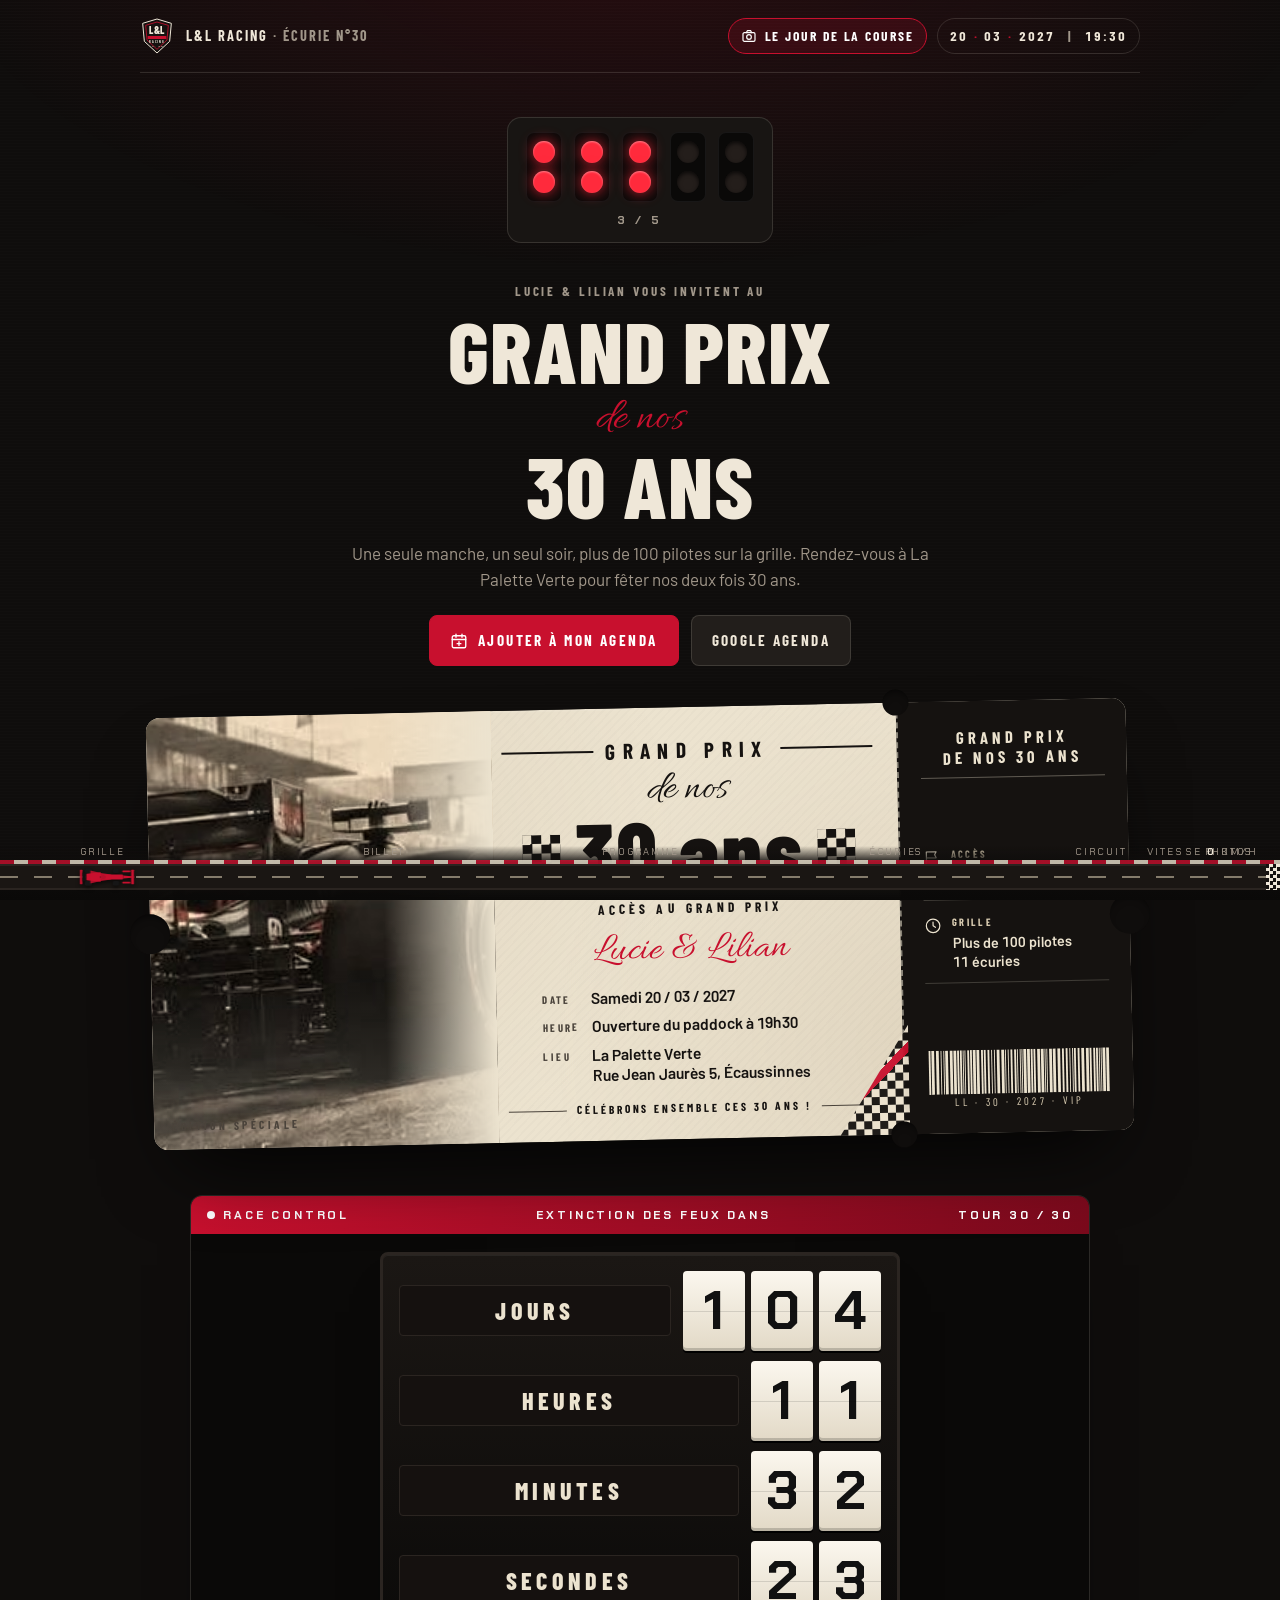
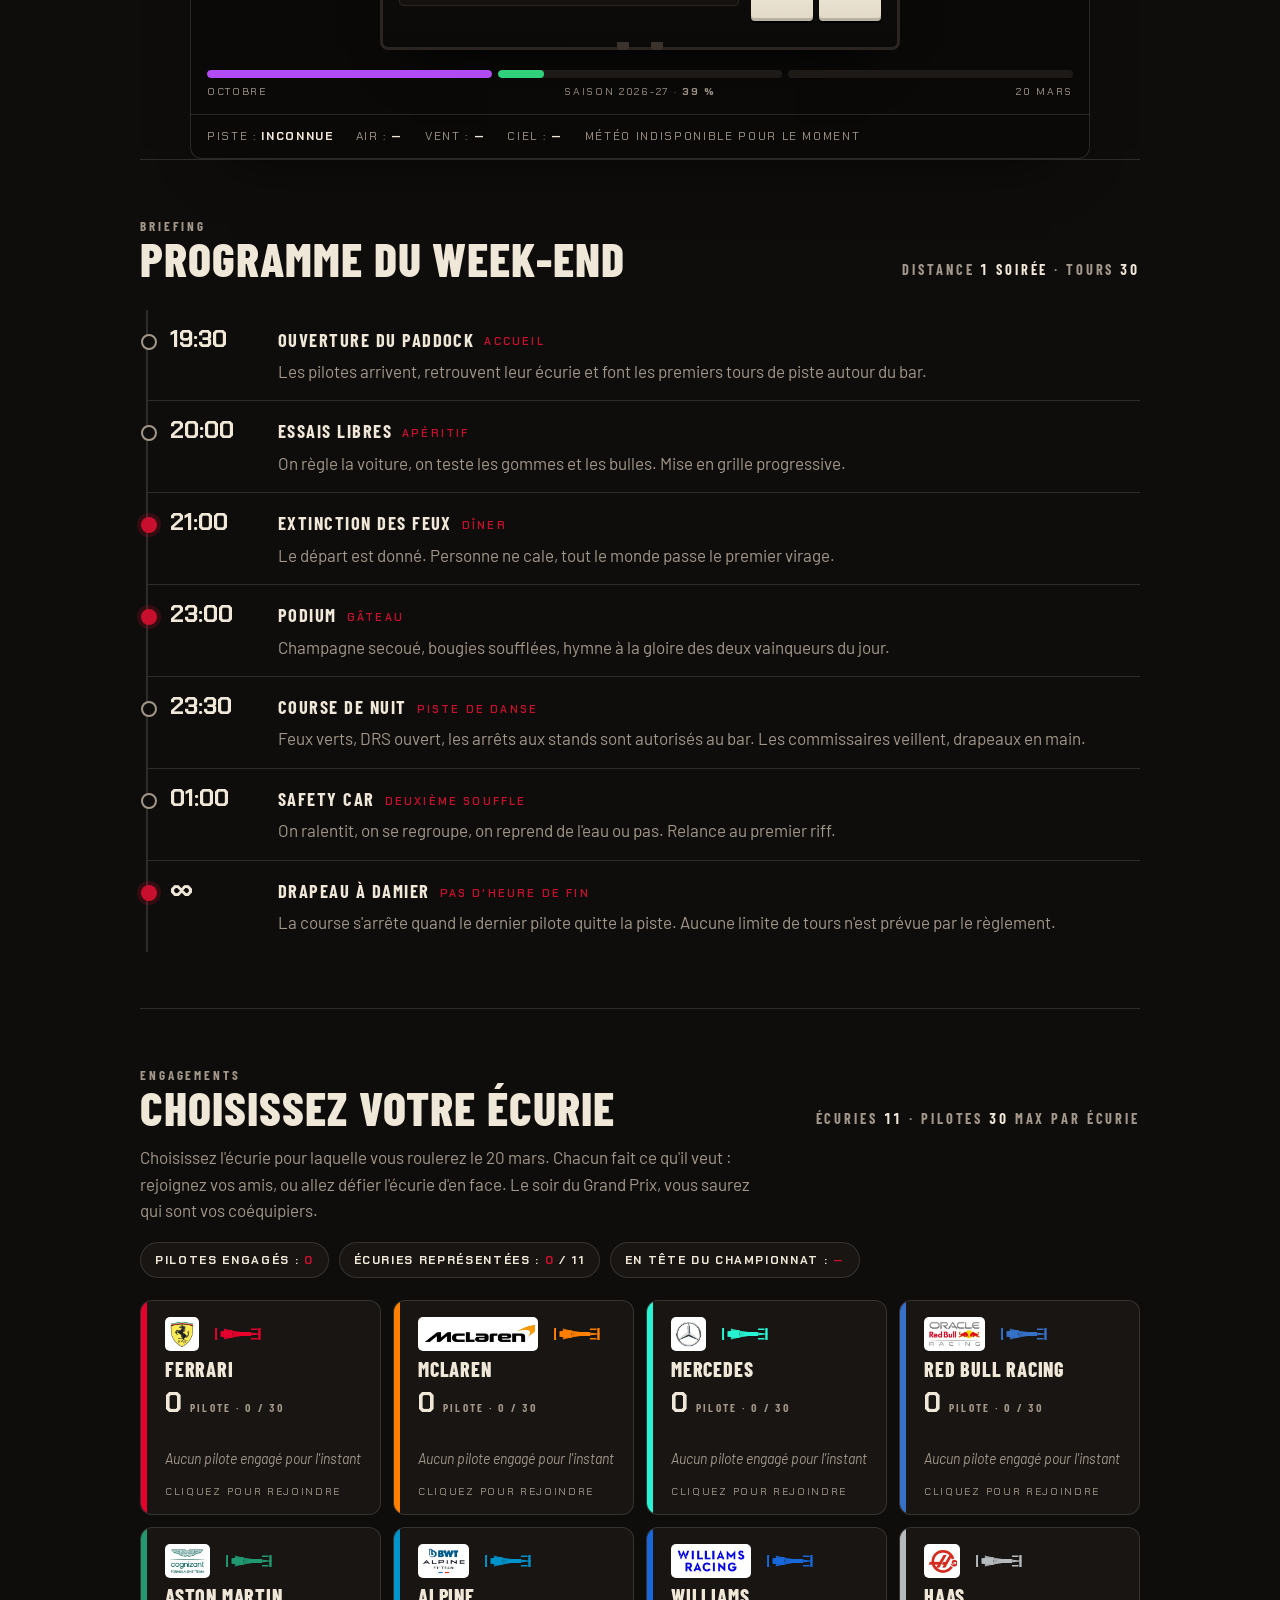
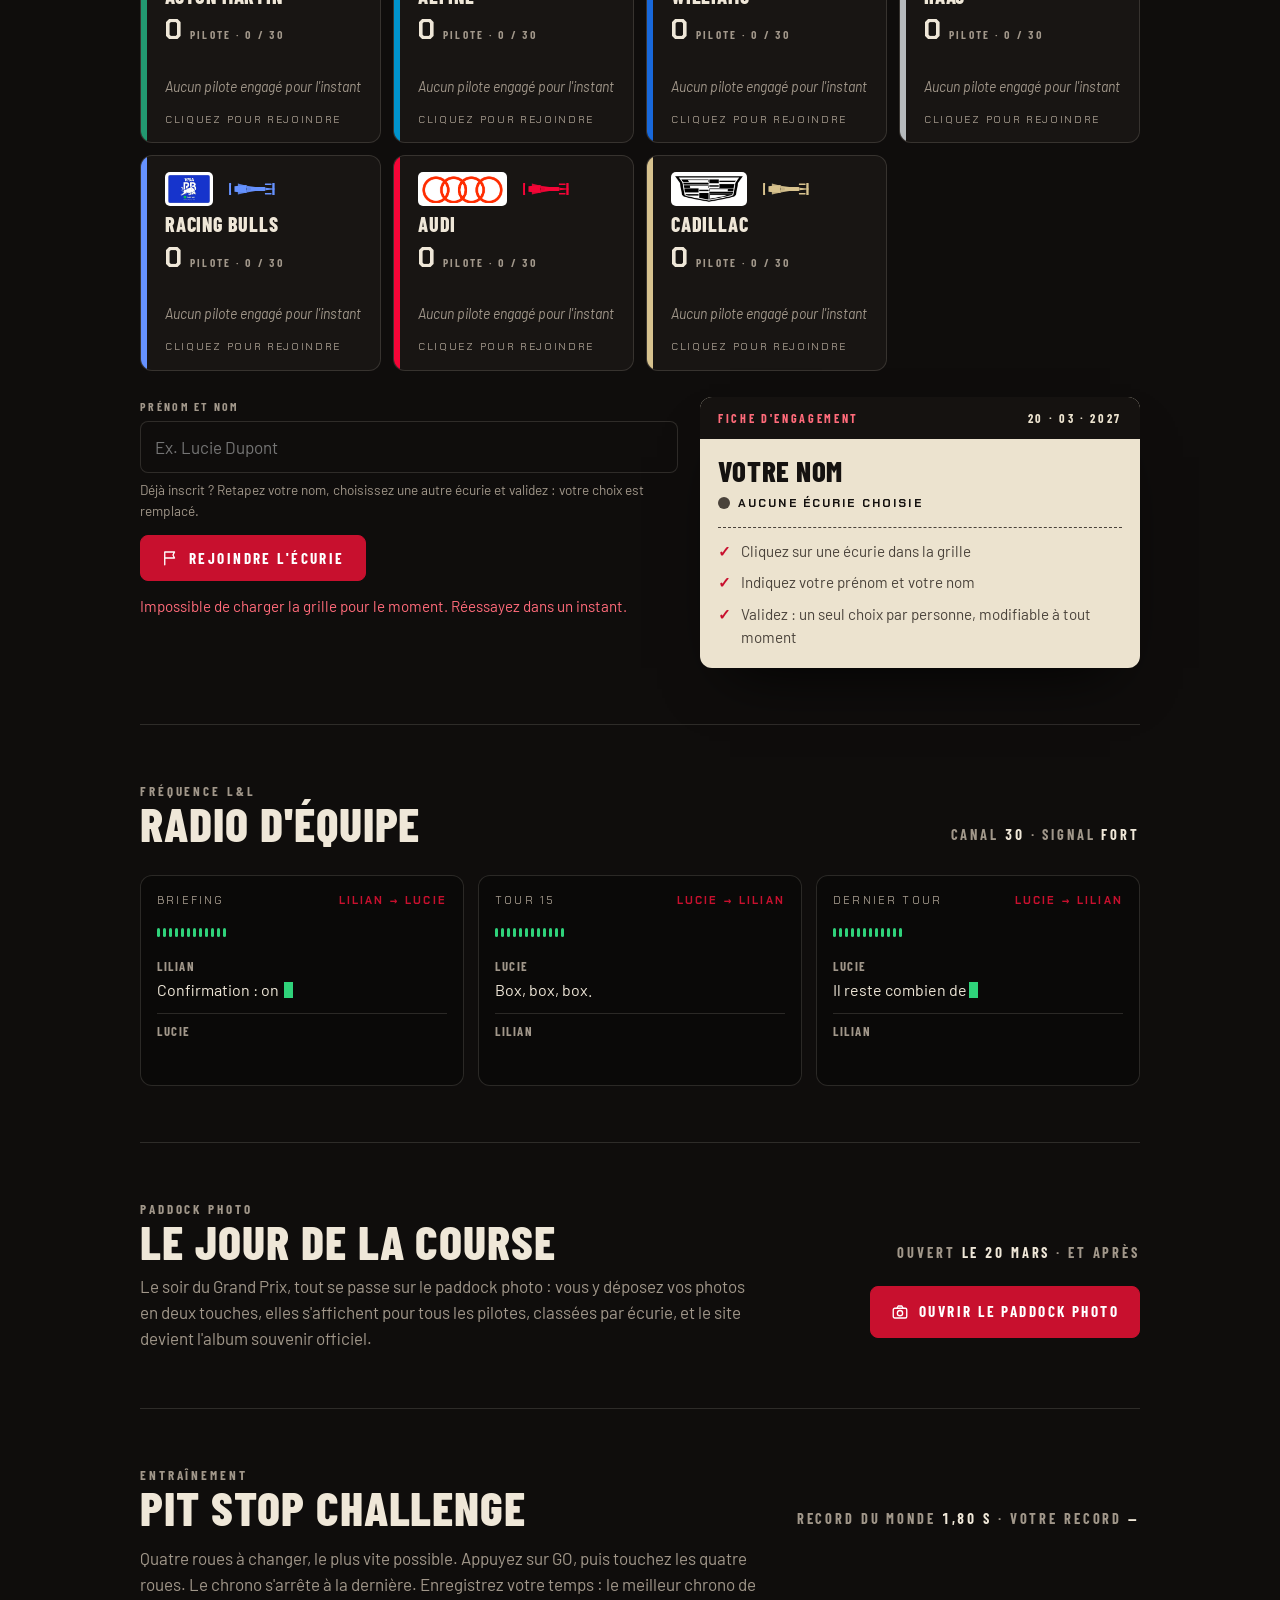
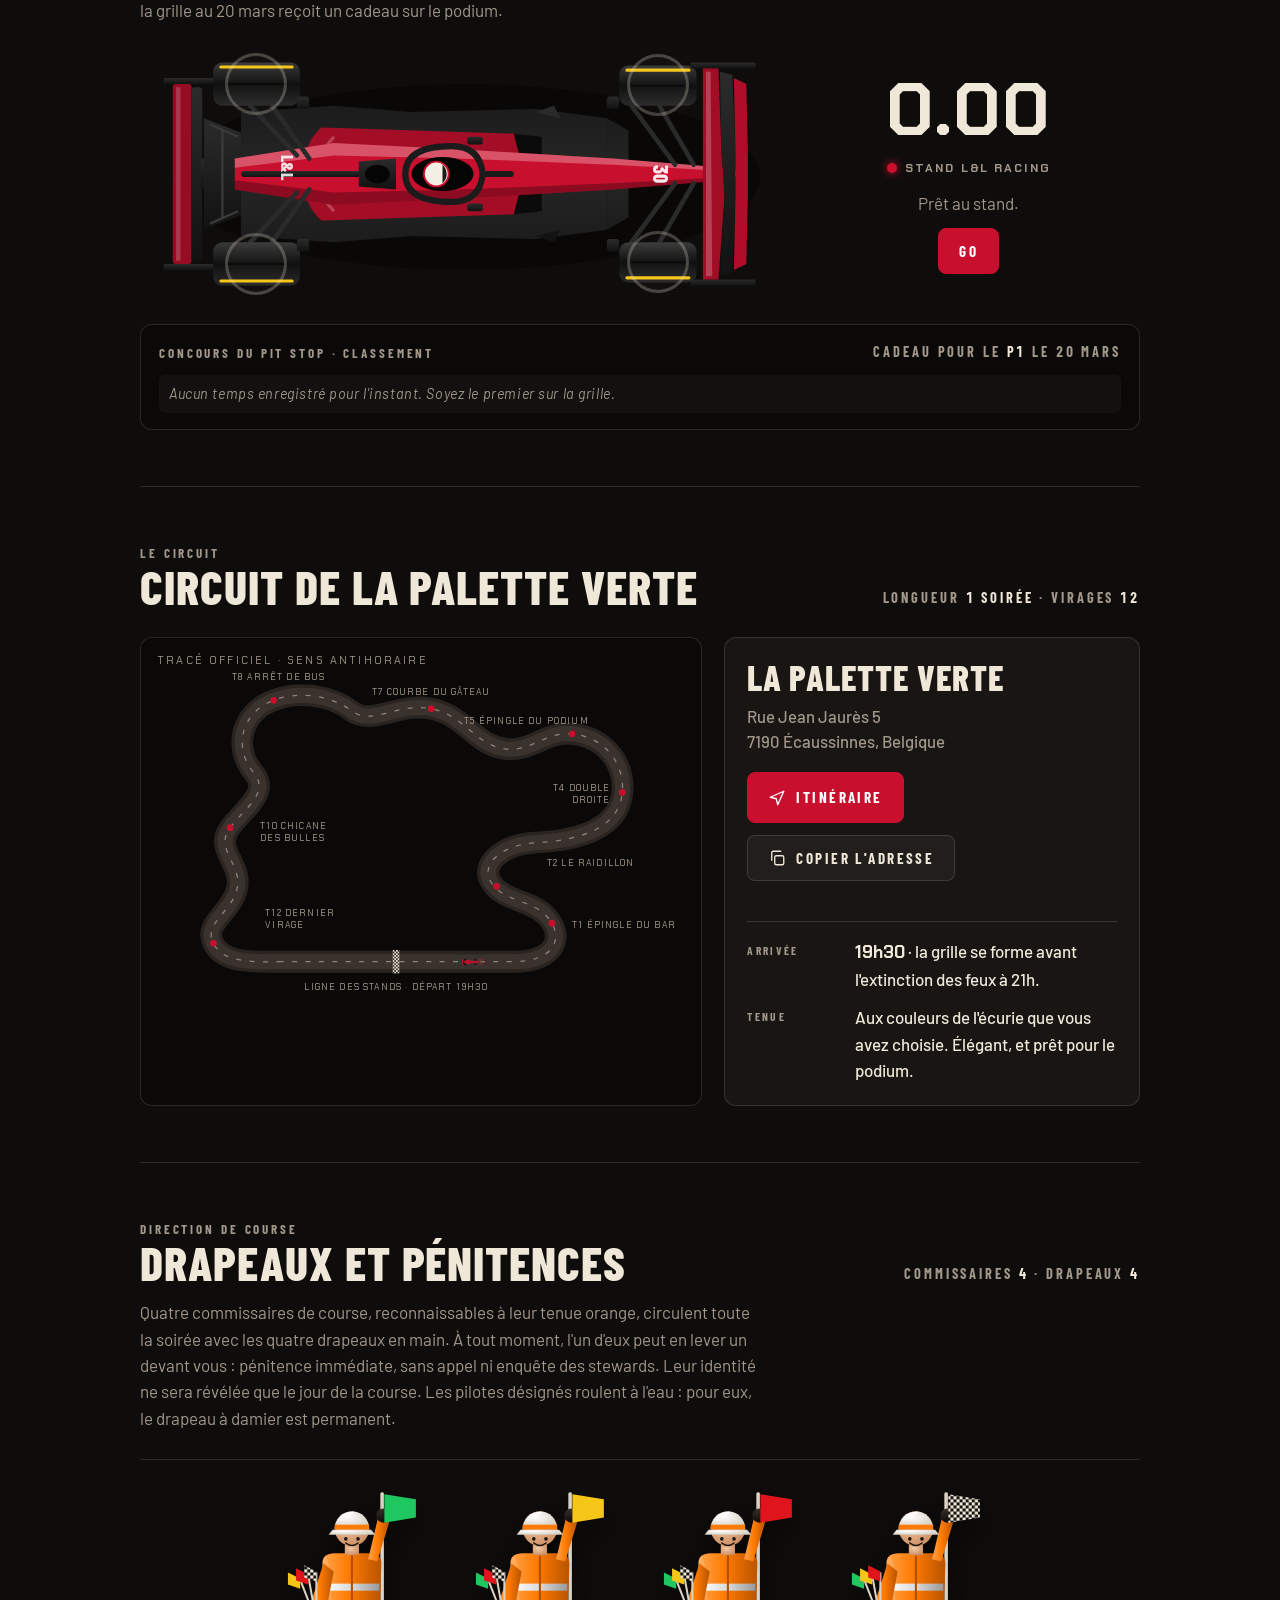
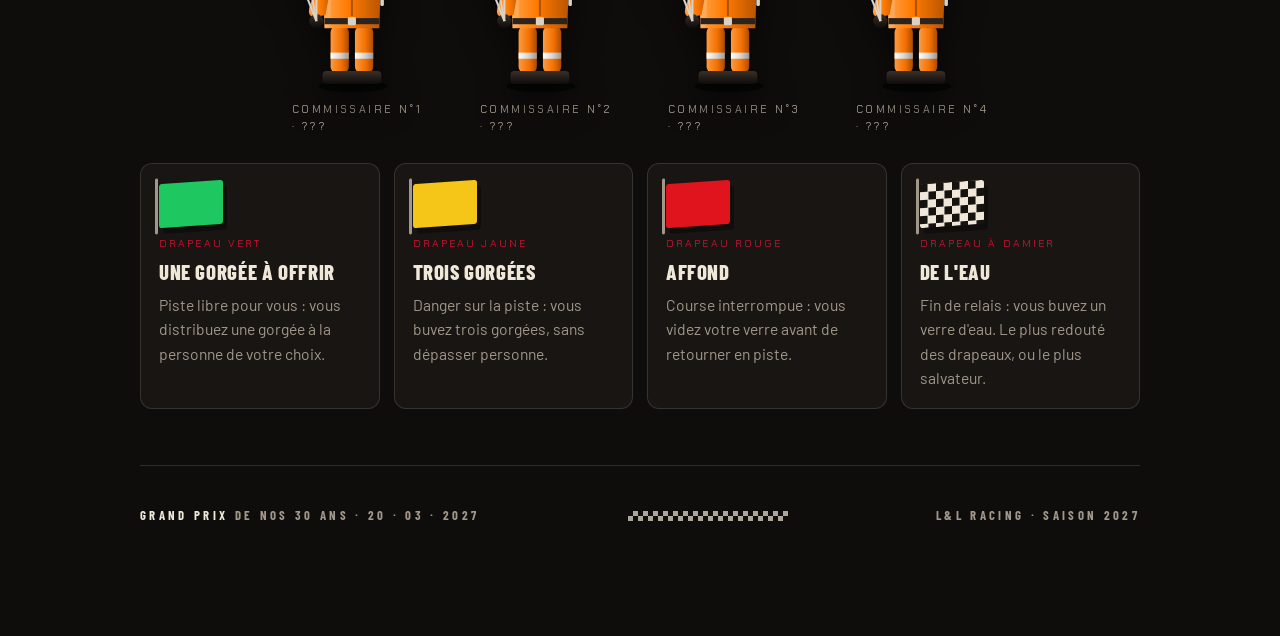
==== index.html @ dc0cfca2 "Site officiel : messages radio tapés au fur et à mesure ; version test ramenée à l'identique du site" ====
<!doctype html>
<html lang="fr">
<head>
<meta charset="utf-8">
<meta name="viewport" content="width=device-width,initial-scale=1,viewport-fit=cover">
<title>Grand Prix de nos 30 ans</title>
<meta name="description" content="Lucie et Lilian vous invitent au Grand Prix de leurs 30 ans : samedi 20 mars 2027, 19h30, La Palette Verte, Écaussinnes.">
<meta name="robots" content="noindex, nofollow">
<meta name="theme-color" content="#0f0d0c">
<link rel="canonical" href="https://grandprix30ans.be/">
<meta property="og:type" content="website">
<meta property="og:locale" content="fr_BE">
<meta property="og:site_name" content="L&amp;L Racing">
<meta property="og:title" content="Grand Prix de nos 30 ans">
<meta property="og:description" content="Lucie et Lilian vous invitent : samedi 20 mars 2027, 19h30, La Palette Verte, Écaussinnes. Choisissez votre écurie.">
<meta property="og:url" content="https://grandprix30ans.be/">
<meta property="og:image" content="https://grandprix30ans.be/og.jpg">
<meta property="og:image:width" content="1200">
<meta property="og:image:height" content="630">
<meta property="og:image:alt" content="Billet d'accès au Grand Prix de nos 30 ans">
<meta name="twitter:card" content="summary_large_image">
<meta name="twitter:title" content="Grand Prix de nos 30 ans">
<meta name="twitter:description" content="Samedi 20 mars 2027, 19h30, La Palette Verte, Écaussinnes.">
<meta name="twitter:image" content="https://grandprix30ans.be/og.jpg">
<link rel="icon" type="image/png" sizes="192x192" href="icon-192.png">
<link rel="icon" type="image/png" sizes="512x512" href="icon-512.png">
<link rel="apple-touch-icon" href="apple-touch-icon.png">
<link rel="manifest" href="manifest.webmanifest">
<meta name="apple-mobile-web-app-capable" content="yes">
<meta name="apple-mobile-web-app-status-bar-style" content="black-translucent">
<meta name="apple-mobile-web-app-title" content="GP 30 ans">
<link rel="preconnect" href="https://fonts.googleapis.com">
<link rel="preconnect" href="https://fonts.gstatic.com" crossorigin>
<link rel="stylesheet" href="https://fonts.googleapis.com/css2?family=Barlow+Condensed:wght@500;700;800&family=Barlow:wght@400;500;600&family=Chakra+Petch:wght@600;700&family=Allura&display=swap">
<style>
/* Layout : un paddock de nuit. Un billet crème sur carbone, puis des blocs façon écran de chronométrage. Le rouge course est utilisé une fois par section ; les couleurs de secteur (violet, vert, jaune) sont réservées au chrono. */
:root{
  --bg:#0f0d0c;
  --bg-2:#181513;
  --bg-3:#221e1b;
  --fg:#efe7d8;
  --muted:#a1978a;
  --line:rgba(239,231,216,.14);
  --red:#c8102e;
  --paper:#ece3cf;
  --paper-2:#dccfb4;
  --ink:#151210;
  --ink-soft:#4a433b;
  --purple:#b14bf4;
  --green:#2fd27a;
  --yellow:#f5c518;
  --display:"Barlow Condensed","Arial Narrow",Impact,sans-serif;
  --body:"Barlow","Helvetica Neue",Arial,sans-serif;
  --script:"Allura","Brush Script MT",cursive;
  --mono:"Chakra Petch","Barlow Condensed",monospace;
  color-scheme:dark;
}
*{box-sizing:border-box}
html{background:var(--bg);scroll-behavior:smooth}
body{margin:0;background:var(--bg);color:var(--fg);font-family:var(--body);font-size:17px;line-height:1.55;-webkit-font-smoothing:antialiased}
img{max-width:100%}
[hidden]{display:none!important}
body::before{content:"";position:fixed;inset:0;pointer-events:none;z-index:0;
  background:radial-gradient(1200px 600px at 50% -10%,rgba(200,16,46,.14),transparent 60%),
             repeating-linear-gradient(0deg,rgba(255,255,255,.012) 0 1px,transparent 1px 3px)}
.wrap{position:relative;z-index:1;max-width:1080px;margin-inline:auto;padding-inline:clamp(16px,4vw,40px);padding-block:0 110px}
a{color:inherit}
h1,h2,h3{margin:0;text-wrap:balance}
.eyebrow{font-family:var(--display);font-weight:700;font-size:.82rem;letter-spacing:.22em;text-transform:uppercase;color:var(--muted);margin:0}
.sec-title{font-family:var(--display);font-weight:800;text-transform:uppercase;font-size:clamp(2rem,5vw,3rem);letter-spacing:.02em;line-height:.95}
section{padding-block:56px;border-top:1px solid var(--line)}
.lead{max-width:62ch;color:var(--muted);margin:14px 0 0}
.sec-head{display:flex;align-items:flex-end;justify-content:space-between;gap:16px;flex-wrap:wrap}
.lap{font-family:var(--display);font-weight:700;font-size:.9rem;letter-spacing:.2em;color:var(--muted);text-transform:uppercase;font-variant-numeric:tabular-nums;margin:0}
.lap b{color:var(--fg)}
.btn{display:inline-flex;align-items:center;justify-content:center;gap:10px;font-family:var(--display);font-weight:700;letter-spacing:.16em;text-transform:uppercase;font-size:.95rem;padding:13px 20px;border-radius:8px;border:1px solid var(--line);background:var(--bg-3);color:var(--fg);text-decoration:none;cursor:pointer;transition:transform .15s,background .15s}
.btn:hover{transform:translateY(-1px);background:#2b2622}
.btn:disabled{opacity:.5;cursor:not-allowed;transform:none}
.btn:focus-visible,input:focus-visible,textarea:focus-visible,.light-panel:focus-visible{outline:2px solid var(--red);outline-offset:2px}
.btn.primary{background:var(--red);border-color:var(--red);color:#fff}
.btn.primary:hover{background:#d8183a}
.btn svg{width:18px;height:18px;fill:none;stroke:currentColor;stroke-width:1.8;stroke-linecap:round;stroke-linejoin:round;flex:none}
.card{background:var(--bg-2);border:1px solid var(--line);border-radius:12px;padding:22px}
.status{font-size:.95rem;color:var(--muted);min-height:1.4em;margin:0}

/* Barre du haut */
.topbar{display:flex;align-items:center;justify-content:space-between;gap:16px;padding-block:18px;border-bottom:1px solid var(--line);flex-wrap:wrap}
.brand{display:flex;align-items:center;gap:12px;font-family:var(--display);font-weight:700;letter-spacing:.14em;text-transform:uppercase;font-size:.9rem}
.brand svg{width:34px;height:36px}
.brand span span{color:var(--muted)}
.chip{font-family:var(--display);font-weight:700;letter-spacing:.14em;font-size:.85rem;text-transform:uppercase;border:1px solid var(--line);padding:6px 12px;border-radius:999px;font-variant-numeric:tabular-nums;white-space:nowrap}
.chip i{color:var(--red);font-style:normal;margin-inline:6px}
.topright{display:flex;gap:10px;align-items:center;flex-wrap:wrap}
.chip-link{display:inline-flex;align-items:center;gap:8px;text-decoration:none;border-color:var(--red);color:#fff;background:rgba(200,16,46,.16)}
.chip-link:hover{background:rgba(200,16,46,.3)}
.chip-link svg{width:16px;height:16px;fill:none;stroke:currentColor;stroke-width:1.8;stroke-linecap:round;stroke-linejoin:round}

/* Procédure de départ */
.hero{padding-block:44px 8px;text-align:center;border-top:0}
.light-panel{display:inline-flex;flex-direction:column;align-items:center;gap:10px;margin:0 auto 22px;padding:14px 18px 12px;border-radius:14px;background:var(--bg-2);border:1px solid var(--line);cursor:pointer;user-select:none}
.lights{display:flex;gap:12px}
.lcol{display:flex;flex-direction:column;gap:8px;padding:8px 6px;background:#0a0908;border-radius:8px;border:1px solid rgba(255,255,255,.06)}
.light{width:22px;height:22px;border-radius:50%;background:#241e1b;box-shadow:inset 0 2px 4px rgba(0,0,0,.7);transition:background .12s,box-shadow .12s}
.light.red{background:#ff2a3c;box-shadow:0 0 14px rgba(255,42,60,.8),inset 0 1px 2px rgba(255,255,255,.4)}
.light.green{background:#38f27a;box-shadow:0 0 16px rgba(56,242,122,.85),inset 0 1px 2px rgba(255,255,255,.4)}
.light-label{font-family:var(--mono);font-weight:700;letter-spacing:.3em;text-transform:uppercase;font-size:.72rem;color:var(--muted);min-height:1.2em}
.light-label.go{color:#38f27a}
.hero .eyebrow{margin-bottom:10px}
.hero h1{font-family:var(--display);font-weight:800;text-transform:uppercase;line-height:.9;font-size:clamp(2.6rem,8vw,5.4rem);letter-spacing:.01em}
.hero h1 span{display:block;font-family:var(--script);text-transform:none;font-weight:400;font-size:.52em;letter-spacing:0;color:var(--red);line-height:1.1;margin-block:6px 2px}
.hero p{color:var(--muted);max-width:60ch;margin:16px auto 0}
.hero .hint{font-family:var(--mono);font-size:.74rem;letter-spacing:.14em;text-transform:uppercase;margin-top:10px;color:var(--muted)}
.hero-actions{justify-content:center;margin-top:22px}

/* Billet */
.ticket-stage{padding-block:34px 10px;perspective:1600px}
.ticket{position:relative;display:grid;grid-template-columns:minmax(0,1fr) 230px;background:var(--paper);color:var(--ink);border-radius:14px;margin-inline:auto;max-width:980px;
  box-shadow:0 40px 80px -30px rgba(0,0,0,.9),0 2px 0 rgba(255,255,255,.08) inset;
  background-image:radial-gradient(circle at 20% 30%,rgba(120,90,50,.08),transparent 40%),radial-gradient(circle at 80% 80%,rgba(120,90,50,.1),transparent 45%),repeating-linear-gradient(135deg,rgba(0,0,0,.015) 0 2px,transparent 2px 6px);
  transform:rotate(-1.2deg);transition:transform .5s cubic-bezier(.2,.8,.2,1)}
.ticket:hover{transform:rotate(0deg) translateY(-4px)}
.notch{position:absolute;width:40px;height:40px;border-radius:50%;background:var(--bg);z-index:3;box-shadow:inset 0 6px 10px -6px rgba(0,0,0,.8)}
.notch.l{left:-20px;top:50%;margin-top:-20px}
.notch.r{right:-20px;top:50%;margin-top:-20px}
.notch.pt,.notch.pb{width:26px;height:26px;right:230px;margin-right:-13px}
.notch.pt{top:-13px}
.notch.pb{bottom:-13px}
.t-main{display:grid;grid-template-columns:minmax(0,46%) minmax(0,1fr);min-width:0}
.t-photo{position:relative;overflow:hidden;border-radius:14px 0 0 14px;min-height:300px}
.t-photo img{position:absolute;inset:0;width:100%;height:100%;object-fit:cover;object-position:35% 60%;filter:sepia(.3) contrast(1.05);display:block}
.t-photo::after{content:"";position:absolute;inset:0;background:linear-gradient(90deg,transparent 68%,var(--paper) 100%),linear-gradient(0deg,rgba(236,227,207,.2),transparent 40%)}
.t-photo .ed{position:absolute;left:18px;bottom:14px;font-family:var(--display);font-weight:700;letter-spacing:.3em;font-size:.72rem;text-transform:uppercase;color:var(--ink-soft);z-index:2}
.t-body{padding:26px 24px 22px 10px;display:flex;flex-direction:column;align-items:center;text-align:center;min-width:0;position:relative}
.t-head{display:flex;align-items:center;gap:12px;width:100%;font-family:var(--display);font-weight:700;letter-spacing:.34em;text-transform:uppercase;font-size:clamp(1rem,2.2vw,1.35rem)}
.t-head::before,.t-head::after{content:"";flex:1;height:2px;background:var(--ink)}
.t-script{font-family:var(--script);font-size:clamp(2rem,4vw,2.6rem);line-height:1;margin-top:4px}
.t-30{display:flex;align-items:center;gap:14px;font-family:var(--display);font-weight:800;font-size:clamp(3.4rem,7.5vw,5.6rem);line-height:.9;letter-spacing:.02em;margin-top:-2px}
.flag{width:.42em;height:.42em;background:conic-gradient(var(--ink) 25%,transparent 0 50%,var(--ink) 0 75%,transparent 0);background-size:50% 50%;flex:none}
.t-sub{font-family:var(--display);font-weight:700;letter-spacing:.3em;text-transform:uppercase;font-size:.85rem;margin-top:6px}
.t-names{font-family:var(--script);font-size:clamp(1.9rem,3.6vw,2.5rem);color:var(--red);line-height:1;margin-top:12px}
.t-meta{display:grid;grid-template-columns:auto 1fr;gap:8px 12px;margin:16px 0 0;text-align:left;width:100%;max-width:300px}
.t-meta dt{font-family:var(--display);font-weight:700;letter-spacing:.22em;font-size:.68rem;text-transform:uppercase;color:var(--ink-soft);padding-top:3px}
.t-meta dd{margin:0;font-weight:600;font-size:.98rem;line-height:1.3;font-variant-numeric:tabular-nums}
.t-foot{margin-top:auto;padding-top:16px;font-family:var(--display);font-weight:700;letter-spacing:.26em;text-transform:uppercase;font-size:.72rem;display:flex;align-items:center;gap:10px;width:100%}
.t-foot::before,.t-foot::after{content:"";flex:1;height:1px;background:var(--ink-soft)}
.t-stripe{position:absolute;right:-6px;bottom:0;width:70px;height:110px;pointer-events:none;
  background:linear-gradient(135deg,transparent 48%,var(--red) 48% 54%,transparent 54%),conic-gradient(var(--ink) 25%,var(--paper) 0 50%,var(--ink) 0 75%,var(--paper) 0);
  background-size:100% 100%,16px 16px;clip-path:polygon(100% 0,100% 100%,0 100%);opacity:.95}
.t-stub{background:var(--ink);color:var(--paper);padding:26px 22px 22px;border-radius:0 14px 14px 0;border-left:2px dashed rgba(236,227,207,.55);display:flex;flex-direction:column;justify-content:space-between;gap:16px;min-width:0}
.t-stub .s-mid{display:grid;gap:14px}
.t-stub .s-title{font-family:var(--display);font-weight:700;letter-spacing:.24em;text-transform:uppercase;font-size:1.05rem;line-height:1.2;text-align:center;padding-bottom:10px;border-bottom:1px solid rgba(236,227,207,.35)}
.t-stub .s-row{display:grid;grid-template-columns:auto 1fr;gap:4px 10px;padding-bottom:10px;border-bottom:1px solid rgba(236,227,207,.2)}
.t-stub .s-row svg{width:18px;height:18px;grid-row:span 2;align-self:start;margin-top:2px;fill:none;stroke:var(--paper);stroke-width:1.6;stroke-linecap:round;stroke-linejoin:round}
.t-stub .s-k{font-family:var(--display);font-weight:700;letter-spacing:.22em;font-size:.66rem;text-transform:uppercase;color:var(--paper-2)}
.t-stub .s-v{font-weight:600;font-size:.9rem;line-height:1.3;font-variant-numeric:tabular-nums}
.t-stub .s-v.vip{color:#ff6b7a;font-family:var(--display);font-weight:800;letter-spacing:.2em;font-size:1.1rem}
.barcode{display:block;width:100%;height:44px}
.barcode rect{fill:var(--paper)}
.t-stub .s-code{text-align:center;font-family:var(--display);letter-spacing:.3em;font-size:.68rem;color:var(--paper-2)}
.t-stub .s-tag{margin-top:auto;text-align:center;font-family:var(--display);font-weight:700;letter-spacing:.22em;text-transform:uppercase;font-size:.66rem;line-height:1.7;position:relative;padding-top:8px}
.t-stub .s-tag::before{content:"";position:absolute;top:0;left:30%;right:30%;height:2px;background:var(--red)}

/* Chrono façon écran de chronométrage */
.timing{margin:44px auto 0;max-width:900px;background:#0a0908;border:1px solid var(--line);border-radius:12px;overflow:hidden;box-shadow:0 30px 60px -40px rgba(0,0,0,.9)}
.timing-head{display:flex;align-items:center;justify-content:space-between;gap:12px;padding:10px 16px;background:linear-gradient(90deg,var(--red),#7a0a1c);font-family:var(--mono);font-weight:700;letter-spacing:.24em;text-transform:uppercase;font-size:.74rem;color:#fff;flex-wrap:wrap}
.timing-head .live{display:inline-flex;align-items:center;gap:8px}
.timing-head .live i{width:8px;height:8px;border-radius:50%;background:#fff;animation:blink 1.2s infinite}
@keyframes blink{50%{opacity:.25}}
.pitboard{position:relative;margin:18px auto 6px;width:min(100%,520px);padding:16px 16px 26px;background:linear-gradient(180deg,#1b1714,#0b0a09);border:3px solid #2b2521;border-radius:8px;box-shadow:0 30px 50px -30px rgba(0,0,0,.9),inset 0 1px 0 rgba(255,255,255,.06);display:grid;gap:10px}
.pb-row{display:grid;grid-template-columns:minmax(0,1fr) auto;align-items:center;gap:12px}
.pb-k{font-family:var(--display);font-weight:800;text-transform:uppercase;letter-spacing:.18em;font-size:clamp(1rem,3.4vw,1.5rem);color:var(--paper);padding:6px 12px;background:#15110f;border:1px solid #2b2521;border-radius:4px;text-align:center}
.pb-v{display:flex;gap:6px}
.tile{display:inline-grid;place-items:center;width:clamp(40px,11vw,62px);height:clamp(52px,14vw,80px);font-family:var(--mono);font-weight:700;font-size:clamp(2rem,7vw,3.4rem);line-height:1;color:#111;background:linear-gradient(180deg,#fbf7ee,#e2d9c6);border-radius:4px;box-shadow:inset 0 -3px 0 rgba(0,0,0,.18),0 2px 0 #000;font-variant-numeric:tabular-nums;position:relative;transform-origin:50% 50%}
.tile::after{content:"";position:absolute;left:0;right:0;top:50%;height:1px;background:rgba(0,0,0,.12)}
.tile.flip{animation:flip .35s ease-out}
@keyframes flip{0%{transform:rotateX(70deg)}100%{transform:rotateX(0)}}
.pb-grip{position:absolute;left:50%;bottom:-3px;transform:translateX(-50%);display:flex;gap:22px}
.pb-grip i{display:block;width:12px;height:8px;background:#3a322d;border-radius:0 0 3px 3px}
.sectors{display:grid;grid-template-columns:repeat(3,1fr);gap:6px;padding:14px 16px 6px}
.sector{height:8px;border-radius:4px;background:#1e1a17;position:relative;overflow:hidden}
.sector::after{content:"";position:absolute;inset:0;width:var(--p,0%);background:var(--c,var(--muted));border-radius:4px;transition:width 1s}
.sector-labels{display:grid;grid-template-columns:repeat(3,1fr);gap:6px;padding:0 16px 14px;font-family:var(--mono);font-size:.66rem;letter-spacing:.16em;text-transform:uppercase;color:var(--muted)}
.sector-labels span:nth-child(2){text-align:center}
.sector-labels span:nth-child(3){text-align:right}
.timing-foot{display:flex;flex-wrap:wrap;gap:8px 22px;padding:12px 16px;border-top:1px solid var(--line);font-family:var(--mono);font-size:.74rem;letter-spacing:.14em;text-transform:uppercase;color:var(--muted)}
.timing-foot b{color:var(--fg);font-weight:700}

/* Programme */
.prog{list-style:none;margin:28px 0 0;padding:0;border-left:2px solid var(--line);margin-left:6px}
.prog li{display:grid;grid-template-columns:92px minmax(0,1fr);gap:16px;padding:16px 0 16px 22px;position:relative;border-bottom:1px solid var(--line)}
.prog li:last-child{border-bottom:0}
.prog li::before{content:"";position:absolute;left:-7px;top:24px;width:12px;height:12px;border-radius:50%;background:var(--bg);border:2px solid var(--muted)}
.prog li.key::before{background:var(--red);border-color:var(--red);box-shadow:0 0 0 4px rgba(200,16,46,.2)}
.prog time{font-family:var(--mono);font-weight:700;font-size:1.5rem;line-height:1.1;font-variant-numeric:tabular-nums}
.prog h3{font-family:var(--display);font-weight:700;text-transform:uppercase;letter-spacing:.08em;font-size:1.15rem}
.prog h3 small{font-family:var(--mono);font-weight:600;font-size:.68rem;letter-spacing:.2em;color:var(--red);margin-left:10px;vertical-align:middle}
.prog p{margin:4px 0 0;color:var(--muted)}

/* Grille de départ : écuries */
.grid-summary{display:flex;gap:10px;flex-wrap:wrap;margin-top:18px}
.pill{font-family:var(--mono);font-weight:700;letter-spacing:.14em;text-transform:uppercase;font-size:.74rem;padding:8px 14px;border:1px solid var(--line);border-radius:999px;background:var(--bg-2);color:var(--fg)}
.pill b{color:var(--red)}
.teams{display:grid;grid-template-columns:repeat(auto-fill,minmax(210px,1fr));gap:12px;margin-top:22px}
.team{position:relative;text-align:left;background:var(--bg-2);border:1px solid var(--line);border-radius:12px;padding:16px 16px 14px;cursor:pointer;color:var(--fg);font:inherit;display:flex;flex-direction:column;gap:10px;transition:transform .15s,border-color .15s,box-shadow .15s;overflow:hidden}
.team::before{content:"";position:absolute;left:0;top:0;bottom:0;width:6px;background:var(--tc)}
.team:hover{transform:translateY(-2px);border-color:rgba(239,231,216,.3)}
.team.selected{border-color:var(--tc);box-shadow:0 0 0 1px var(--tc),0 16px 40px -24px var(--tc)}
.team.full{cursor:not-allowed;opacity:.72}
.team.full:hover{transform:none}
.team-head{display:flex;align-items:center;justify-content:space-between;gap:10px;padding-left:8px}
.team-id{display:flex;align-items:center;gap:10px;min-width:0}
.tcode{display:inline-grid;place-items:center;flex:none;min-width:44px;height:26px;padding:0 7px;border-radius:4px;background:var(--tc);color:#0b0a09;font-family:var(--mono);font-weight:700;font-size:.8rem;letter-spacing:.08em;box-shadow:inset 0 -2px 0 rgba(0,0,0,.25)}
.tcode.dark{color:#fff}
.tlogo{display:block;flex:none;height:34px;width:auto;max-width:120px;object-fit:contain;background:#fff;border-radius:5px;padding:3px}
.standings .tlogo{height:24px;max-width:70px;padding:2px}
.reg-side .tlogo{height:22px;max-width:64px;padding:2px;display:inline-block;vertical-align:middle}
.team-name{font-family:var(--display);font-weight:800;text-transform:uppercase;letter-spacing:.04em;font-size:1.25rem;line-height:1;padding-left:8px;margin-top:-2px}
.team-car{width:54px;height:22px;flex:none;color:var(--tc)}
.team-count{display:flex;align-items:baseline;gap:8px;padding-left:8px;font-family:var(--mono);font-weight:700;font-size:1.7rem;line-height:1;font-variant-numeric:tabular-nums}
.team-count small{font-family:var(--display);font-weight:700;font-size:.7rem;letter-spacing:.2em;text-transform:uppercase;color:var(--muted)}
.team-bar{margin-left:8px;height:8px;border-radius:4px;background:#1e1a17;overflow:hidden;position:relative}
.team-bar::after{content:"";position:absolute;inset:0;background:repeating-linear-gradient(90deg,transparent 0 calc(100% / 30 - 1px),rgba(15,13,12,.9) calc(100% / 30 - 1px) calc(100% / 30))}
.team-bar i{display:block;height:100%;background:var(--tc);border-radius:4px;transition:width .6s;box-shadow:0 0 10px var(--tc)}
.members{display:flex;flex-wrap:wrap;gap:6px;padding-left:8px;min-height:30px;align-content:flex-start}
.member{font-size:.85rem;line-height:1.3;padding:4px 10px;border-radius:999px;background:rgba(255,255,255,.06);border:1px solid var(--line);overflow-wrap:anywhere}
.member.mine{border-color:var(--tc);background:rgba(255,255,255,.12);color:#fff;font-weight:600}
.members .empty{color:var(--muted);font-size:.88rem;font-style:italic;padding:4px 0}
.team-foot{display:flex;justify-content:space-between;align-items:center;padding-left:8px;font-family:var(--mono);font-size:.66rem;letter-spacing:.16em;text-transform:uppercase;color:var(--muted)}
.team-foot b{color:var(--fg)}
.adminbar{display:flex;align-items:center;gap:12px;flex-wrap:wrap;margin-top:18px;padding:12px 14px;border:1px dashed var(--yellow);border-radius:10px;background:rgba(245,197,24,.06)}
.adminbar input{width:120px}
.adminbar.on{border-style:solid}
.member .x.ed,.leader li .x.ed{color:var(--yellow)}
.member .x,.leader li .x,.seat .x{margin-left:6px;border:0;background:none;color:#ff6b7a;font-weight:700;cursor:pointer;font-size:1rem;line-height:1;padding:0 2px}
.member .x:hover,.leader li .x:hover{color:#fff}
.standings{margin-top:22px;background:#0a0908;border:1px solid var(--line);border-radius:12px;padding:16px 18px}
.standings ol{list-style:none;margin:12px 0 0;padding:0;display:grid;gap:7px}
.standings li{display:grid;grid-template-columns:28px 190px minmax(0,1fr) 36px;gap:10px;align-items:center;font-family:var(--mono);font-size:.82rem;letter-spacing:.06em;text-transform:uppercase}
.standings li .pos{color:var(--muted)}
.standings li .bar{height:10px;border-radius:5px;background:#1e1a17;overflow:hidden}
.standings li .bar i{display:block;height:100%;width:var(--w,0%);background:var(--tc);transition:width .6s}
.standings li .n{text-align:right;font-variant-numeric:tabular-nums}
.reg{display:grid;grid-template-columns:minmax(0,1.1fr) minmax(0,.9fr);gap:22px;margin-top:26px;align-items:start}
.reg form{display:grid;gap:14px}
.field{display:grid;gap:6px}
.field label{font-family:var(--display);font-weight:700;letter-spacing:.2em;font-size:.74rem;text-transform:uppercase;color:var(--muted)}
.field small{color:var(--muted);font-size:.85rem}
input[type=text],textarea{width:100%;font:inherit;color:var(--fg);background:var(--bg);border:1px solid var(--line);border-radius:8px;padding:12px 14px;min-width:0}
textarea{min-height:72px;resize:vertical}
.two{display:grid;grid-template-columns:1fr 1fr;gap:12px}
.btn-row{display:flex;gap:12px;flex-wrap:wrap;align-items:center}
.linkbtn{background:none;border:0;color:var(--muted);font:inherit;font-size:.9rem;text-decoration:underline;cursor:pointer;padding:0}
.linkbtn:hover{color:var(--fg)}
.reg-side{position:relative;background:var(--paper);color:var(--ink);border-radius:12px;overflow:hidden;box-shadow:0 30px 60px -30px rgba(0,0,0,.9)}
.reg-side .ph{background:var(--ink);color:var(--paper);padding:12px 18px;display:flex;justify-content:space-between;align-items:center;gap:12px;font-family:var(--display);font-weight:700;letter-spacing:.22em;text-transform:uppercase;font-size:.76rem}
.reg-side .ph span{color:#ff6b7a}
.reg-side .pb{padding:18px}
.reg-side .who{font-family:var(--display);font-weight:800;text-transform:uppercase;font-size:1.8rem;line-height:1;letter-spacing:.02em;overflow-wrap:anywhere;min-height:1em}
.reg-side .tm{margin-top:8px;font-family:var(--mono);font-weight:700;letter-spacing:.18em;text-transform:uppercase;font-size:.74rem;display:flex;align-items:center;gap:8px}
.reg-side .tm i{width:12px;height:12px;border-radius:50%;background:var(--tc,var(--ink-soft));display:inline-block;flex:none}
.reg-side ul{margin:14px 0 0;padding:0;list-style:none;display:grid;gap:8px;color:var(--ink-soft);font-size:.95rem;border-top:1px dashed var(--ink-soft);padding-top:12px}
.reg-side li{display:flex;gap:10px}
.reg-side li::before{content:"✓";color:var(--red);font-weight:700}
.notice{margin-top:14px;padding:12px 14px;border-radius:8px;background:rgba(245,197,24,.1);border:1px solid rgba(245,197,24,.35);color:var(--yellow);font-size:.95rem}
.ok{color:var(--green)}
.err{color:#ff6b7a}

/* Radio */
.radios{display:grid;grid-template-columns:repeat(3,minmax(0,1fr));gap:14px;margin-top:28px}
.radio{background:#0a0908;border:1px solid var(--line);border-radius:12px;padding:16px;display:flex;flex-direction:column;gap:10px}
.radio .rh{display:flex;justify-content:space-between;align-items:center;font-family:var(--mono);font-size:.68rem;letter-spacing:.2em;text-transform:uppercase;color:var(--muted)}
.radio .rh b{color:var(--red)}
.wave{display:flex;align-items:center;gap:3px;height:28px}
.wave i{display:block;width:3px;border-radius:2px;background:var(--green);height:30%;animation:wave 1.1s ease-in-out infinite;animation-delay:calc(var(--i) * -.09s)}
@keyframes wave{0%,100%{height:25%}50%{height:95%}}
.radio p{margin:0;font-size:1rem}
.radio p b{font-family:var(--display);font-weight:700;letter-spacing:.12em;text-transform:uppercase;font-size:.8rem;color:var(--muted);display:block;margin-bottom:2px}
.radio p + p{padding-top:8px;border-top:1px solid var(--line)}
.radio p .typed::after{content:"";display:inline-block;width:.55em;height:1em;margin-left:2px;vertical-align:-2px;background:var(--green);opacity:0}
.radio p.typing .typed::after{opacity:1;animation:blink .7s steps(1) infinite}
.radio p.pending{min-height:1.4em}
.radio.tx .rh b{animation:blink 1s infinite}

/* Photos */
.photo-teaser{display:flex;align-items:center;justify-content:space-between;gap:22px;flex-wrap:wrap;margin-top:8px}
.photo-teaser .lead{margin:0}
/* Pit stop */
.pit-wrap{display:grid;grid-template-columns:minmax(0,1.3fr) minmax(0,.7fr);gap:22px;margin-top:26px;align-items:center}
.pit{position:relative;width:100%;max-width:620px;aspect-ratio:400/160;color:var(--red);margin-inline:auto}
.pit-car{position:absolute;inset:0;width:100%;height:100%}
.wheel{position:absolute;width:clamp(42px,11vw,62px);height:clamp(42px,11vw,62px);transform:translate(-50%,-50%);border-radius:50%;border:3px solid rgba(239,231,216,.55);background:rgba(239,231,216,.04);cursor:pointer;padding:0;transition:background .1s,border-color .1s,transform .1s}
.wheel:disabled{opacity:.45;cursor:default}
.wheel.armed{border-color:var(--yellow);box-shadow:0 0 0 4px rgba(245,197,24,.25);animation:pulse 1s infinite}
.wheel.done{background:rgba(47,210,122,.55);border-color:var(--green);box-shadow:0 0 18px rgba(47,210,122,.6);animation:none}
@keyframes pulse{50%{transform:translate(-50%,-50%) scale(1.08)}}
.pit-side{text-align:center;display:grid;gap:12px;justify-items:center}
.pit-clock{font-family:var(--mono);font-weight:700;font-size:clamp(3rem,10vw,4.6rem);line-height:1;font-variant-numeric:tabular-nums;letter-spacing:.02em}
.pit-verdict{color:var(--muted);min-height:1.5em}
.pit-team{font-family:var(--mono);font-weight:700;letter-spacing:.18em;text-transform:uppercase;font-size:.74rem;color:var(--muted);display:flex;align-items:center;gap:8px}
.pit-team i{width:10px;height:10px;border-radius:50%;background:var(--pc,var(--red));display:inline-block;box-shadow:0 0 8px var(--pc,var(--red))}
.contest{margin-top:26px;display:grid;gap:18px}
.pit-form{display:grid;grid-template-columns:minmax(0,1fr) minmax(0,1fr) auto;gap:12px;align-items:end;background:var(--bg-2);border:1px solid var(--line);border-radius:12px;padding:16px}
.leader{background:#0a0908;border:1px solid var(--line);border-radius:12px;padding:16px 18px}
.leader ol{list-style:none;margin:12px 0 0;padding:0;display:grid;gap:4px}
.leader li{display:grid;grid-template-columns:40px minmax(0,1fr) 90px;gap:10px;align-items:center;padding:8px 10px;border-radius:6px;background:rgba(255,255,255,.03);font-family:var(--mono);font-size:.9rem;letter-spacing:.04em}
.leader li .pos{font-weight:700;color:var(--muted)}
.leader li:first-child .pos{color:var(--yellow)}
.leader li:nth-child(2) .pos{color:#cfd3d8}
.leader li:nth-child(3) .pos{color:#c8793a}
.leader li .nm{overflow-wrap:anywhere;font-family:var(--body);font-size:1rem}
.leader li .tm{text-align:right;font-weight:700;font-variant-numeric:tabular-nums}
.leader li.mine{outline:1px solid var(--red)}
.leader li.empty{display:block;color:var(--muted);font-family:var(--body);font-style:italic}
/* Circuit */
.circuit{display:grid;grid-template-columns:minmax(0,1.15fr) minmax(0,.85fr);gap:22px;margin-top:28px;align-items:stretch}
.track-card{background:#0a0908;border:1px solid var(--line);border-radius:12px;padding:12px 12px 6px;position:relative}
.track-card svg{display:block;width:100%;height:auto}
.track-card .tn{position:absolute;left:16px;top:14px;font-family:var(--mono);font-size:.68rem;letter-spacing:.2em;text-transform:uppercase;color:var(--muted)}
.addr{font-family:var(--display);font-weight:800;text-transform:uppercase;font-size:clamp(1.6rem,3.5vw,2.2rem);line-height:1;letter-spacing:.02em;margin:0}
.addr small{display:block;font-family:var(--body);font-weight:500;text-transform:none;letter-spacing:0;font-size:1.05rem;color:var(--muted);margin-top:8px;line-height:1.5}
.facts{display:grid;gap:12px;margin:18px 0 0;padding-top:16px;border-top:1px solid var(--line)}
.facts div{display:grid;grid-template-columns:96px minmax(0,1fr);gap:12px}
.facts dt{font-family:var(--display);font-weight:700;letter-spacing:.2em;font-size:.72rem;text-transform:uppercase;color:var(--muted);padding-top:4px}
.facts dd{margin:0;font-weight:500}
.facts dd b{font-family:var(--mono);font-weight:700;font-size:1.1rem}

/* Drapeaux */
.flags{display:grid;grid-template-columns:repeat(4,minmax(0,1fr));gap:14px;margin-top:28px}
.flagcard{background:var(--bg-2);border:1px solid var(--line);border-radius:12px;padding:18px;display:flex;flex-direction:column;gap:10px}
.fl{width:64px;height:44px;border-radius:3px;transform:skewY(-4deg);box-shadow:4px 6px 0 rgba(0,0,0,.35);position:relative}
.fl::before{content:"";position:absolute;left:-4px;top:-6px;bottom:-6px;width:3px;background:var(--muted);border-radius:2px}
.fl.green{background:#1ec760}
.fl.red{background:#e0141c}
.marshals{display:flex;justify-content:center;align-items:flex-end;gap:clamp(10px,5vw,56px);margin-top:28px;padding:18px 10px 0;border-top:1px solid var(--line)}
.mshl{display:flex;flex-direction:column;align-items:center;gap:6px;width:clamp(78px,19vw,132px)}
.mshl svg{width:100%;height:auto;display:block;filter:drop-shadow(0 12px 16px rgba(0,0,0,.6));overflow:visible}
.mshl span{font-family:var(--mono);font-size:.68rem;letter-spacing:.22em;text-transform:uppercase;color:var(--muted)}
.fl.yellow{background:#f5c518}
.fl.checker{background:conic-gradient(#efe7d8 25%,#151210 0 50%,#efe7d8 0 75%,#151210 0);background-size:16px 16px}
.flagcard h3{font-family:var(--display);font-weight:800;text-transform:uppercase;font-size:1.3rem;letter-spacing:.03em;line-height:1}
.flagcard .fk{font-family:var(--mono);font-size:.66rem;letter-spacing:.2em;text-transform:uppercase;color:var(--red)}
.flagcard p{margin:0;color:var(--muted);font-size:.98rem}
.swatches{display:flex;gap:8px}
.swatches i{width:22px;height:22px;border-radius:50%;border:1px solid var(--line);display:block}

/* Pied de page */
footer{padding-top:40px;border-top:1px solid var(--line);display:flex;justify-content:space-between;align-items:center;gap:20px;flex-wrap:wrap}
footer .tag{font-family:var(--display);font-weight:700;letter-spacing:.26em;text-transform:uppercase;font-size:.8rem;color:var(--muted);margin:0}
footer .tag b{color:var(--fg)}
.chq{height:10px;width:160px;background:conic-gradient(var(--fg) 25%,transparent 0 50%,var(--fg) 0 75%,transparent 0);background-size:10px 10px;opacity:.7}

/* Easter egg Orange Army */
#crest-btn{cursor:pointer}
html.orange{--red:#ff7a00;--bg:#120c05;--bg-2:#1d1309;--bg-3:#2a1b0c;--line:rgba(255,160,80,.22);--purple:#ff9a3c}
html.orange body::before{background:radial-gradient(1200px 600px at 50% -10%,rgba(255,122,0,.35),transparent 60%),repeating-linear-gradient(0deg,rgba(255,255,255,.012) 0 1px,transparent 1px 3px)}
html.orange .pitwall .car{color:#ff7a00}
html.orange .light.red{background:#ff7a00;box-shadow:0 0 14px rgba(255,122,0,.9)}
.orange-banner{position:fixed;inset:0;z-index:80;display:flex;flex-direction:column;align-items:center;justify-content:center;gap:6px;pointer-events:none;background:radial-gradient(circle at 50% 50%,rgba(255,122,0,.55),rgba(18,12,5,.85) 70%);animation:obIn .4s ease-out}
.orange-banner .ob-line{font-family:var(--display);font-weight:800;text-transform:uppercase;letter-spacing:.3em;font-size:clamp(1rem,4vw,1.6rem);color:#fff;text-shadow:0 2px 12px rgba(0,0,0,.6)}
.orange-banner .ob-big{font-family:var(--mono);font-weight:700;font-size:clamp(6rem,30vw,16rem);line-height:.9;color:#ff7a00;text-shadow:0 0 40px rgba(255,122,0,.8),0 6px 0 #7a3a00;animation:obPulse .6s ease-in-out infinite alternate}
@keyframes obIn{from{opacity:0;transform:scale(.9)}to{opacity:1;transform:none}}
@keyframes obPulse{from{transform:scale(1)}to{transform:scale(1.06)}}
.confetti{position:fixed;inset:0;z-index:70;pointer-events:none;display:none}
.confetti.on{display:block}
@media (prefers-reduced-motion:reduce){.orange-banner,.orange-banner .ob-big{animation:none}}
/* Muret des stands : la monoplace suit le défilement */
.pitwall{position:fixed;left:0;right:0;bottom:0;z-index:50;height:54px;padding-bottom:env(safe-area-inset-bottom,0px);background:linear-gradient(180deg,rgba(15,13,12,0),rgba(15,13,12,.92) 30%,#0a0908);pointer-events:none}
.pitwall .road{position:absolute;left:0;right:0;bottom:calc(10px + env(safe-area-inset-bottom,0px));height:26px;background:#1a1613;border-top:2px solid #2a2420;border-bottom:2px solid #2a2420}
.pitwall .road::before{content:"";position:absolute;left:0;right:0;top:50%;height:2px;margin-top:-1px;background:repeating-linear-gradient(90deg,var(--paper-2) 0 18px,transparent 18px 34px);opacity:.55}
.pitwall .kerb{position:absolute;left:0;right:0;bottom:calc(36px + env(safe-area-inset-bottom,0px));height:4px;background:repeating-linear-gradient(90deg,var(--red) 0 14px,var(--paper) 14px 28px);opacity:.8}
.pitwall .mark{position:absolute;bottom:calc(40px + env(safe-area-inset-bottom,0px));transform:translateX(-50%);font-family:var(--mono);font-size:.6rem;letter-spacing:.18em;color:var(--muted);text-transform:uppercase;white-space:nowrap}
.pitwall .finish{position:absolute;right:0;bottom:calc(10px + env(safe-area-inset-bottom,0px));width:14px;height:26px;background:conic-gradient(#efe7d8 25%,#151210 0 50%,#efe7d8 0 75%,#151210 0);background-size:7px 7px}
.pitwall .car{position:absolute;left:0;bottom:calc(11px + env(safe-area-inset-bottom,0px));width:64px;height:24px;color:var(--red);will-change:transform;filter:drop-shadow(0 2px 2px rgba(0,0,0,.6))}
.flame{opacity:0}
.pitwall .car .flame{opacity:0;transition:opacity .15s}
.pitwall .car.fast .flame{opacity:1}
.pitwall .car.fast .flame{opacity:1}
.pitwall .car.boost{animation:boost .9s ease-out}
@keyframes boost{0%{transform:translateX(0)}40%{transform:translateX(90px)}100%{transform:translateX(0)}}
.pitwall .speed{position:absolute;right:22px;bottom:calc(40px + env(safe-area-inset-bottom,0px));font-family:var(--mono);font-size:.64rem;letter-spacing:.2em;color:var(--muted);text-transform:uppercase;font-variant-numeric:tabular-nums}
.pitwall .speed b{color:var(--fg)}

@media (max-width:900px){
  .radios{grid-template-columns:1fr}
  .flags{grid-template-columns:repeat(2,minmax(0,1fr))}
  .circuit,.reg,.pit-wrap{grid-template-columns:1fr}
  .pit-form{grid-template-columns:1fr}
  .standings li{grid-template-columns:24px 120px minmax(0,1fr) 30px;font-size:.72rem}
  .standings .team-name{display:none}
}
@media (max-width:760px){
  .ticket{grid-template-columns:1fr;transform:none}
  .ticket:hover{transform:none}
  .t-main{grid-template-columns:1fr}
  .t-photo{border-radius:14px 14px 0 0;min-height:190px}
  .t-photo::after{background:linear-gradient(0deg,var(--paper) 0%,transparent 45%)}
  .t-body{padding:14px 20px 22px}
  .t-stub{border-radius:0 0 14px 14px;border-left:0;border-top:2px dashed rgba(236,227,207,.55)}
  .notch.l,.notch.r{display:none}
  .notch.pt,.notch.pb{right:auto;margin-right:0;top:var(--perf,0px);bottom:auto;margin-top:-13px}
  .notch.pt{left:-13px}
  .notch.pb{right:-13px;left:auto}
  .timing-row{grid-template-columns:repeat(2,minmax(0,1fr))}
  .prog li{grid-template-columns:1fr;gap:4px}
  .two{grid-template-columns:1fr}
  .pitwall .mark{display:none}
}
@media (max-width:480px){
  .flags{grid-template-columns:1fr}
  .teams{grid-template-columns:1fr 1fr}
  .team-name{font-size:1.05rem}
  .team-car{width:40px}
}
@media (prefers-reduced-motion:reduce){
  .ticket,.btn,.team{transition:none}
  .wave i,.timing-head .live i{animation:none}
  .pitwall .car.boost{animation:none}
  html{scroll-behavior:auto}
}
</style>
</head>
<body>

<svg width="0" height="0" style="position:absolute" aria-hidden="true">
  <symbol id="crest" viewBox="0 0 100 108">
    <polygon points="50,3 93,16 88,70 50,105 12,70 7,16" fill="#151210" stroke="#efe7d8" stroke-width="3"/>
    <polygon points="50,12 84,22 80,66 50,94 20,66 16,22" fill="none" stroke="#c8102e" stroke-width="2.5"/>
    <rect x="22" y="54" width="56" height="9" fill="#c8102e"/>
    <text x="50" y="47" text-anchor="middle" font-family="Barlow Condensed,Arial Narrow,sans-serif" font-weight="800" font-size="30" fill="#efe7d8">L&amp;L</text>
    <text x="50" y="76" text-anchor="middle" font-family="Barlow Condensed,Arial Narrow,sans-serif" font-weight="700" font-size="10.5" letter-spacing="2.5" fill="#efe7d8">RACING</text>
    <text x="50" y="87" text-anchor="middle" font-family="Barlow Condensed,Arial Narrow,sans-serif" font-weight="700" font-size="7.5" letter-spacing="1.5" fill="#a1978a">EST. 1997</text>
  </symbol>
  <pattern id="chkflag" width="6" height="6" patternUnits="userSpaceOnUse"><rect width="6" height="6" fill="#151210"/><rect width="3" height="3" fill="#efe7d8"/><rect x="3" y="3" width="3" height="3" fill="#efe7d8"/></pattern>
  <linearGradient id="gSuit" x1="0" y1="0" x2="1" y2="0"><stop offset="0" stop-color="#ffa44d"/><stop offset=".45" stop-color="#ff7a00"/><stop offset="1" stop-color="#b85400"/></linearGradient>
  <linearGradient id="gSuitLeg" x1="0" y1="0" x2="1" y2="0"><stop offset="0" stop-color="#ff9a3c"/><stop offset=".6" stop-color="#f26f00"/><stop offset="1" stop-color="#a84c00"/></linearGradient>
  <radialGradient id="gSkin" cx=".4" cy=".35" r=".75"><stop offset="0" stop-color="#f3c9a4"/><stop offset="1" stop-color="#c98a5e"/></radialGradient>
  <radialGradient id="gHelmet" cx=".35" cy=".3" r=".8"><stop offset="0" stop-color="#ffffff"/><stop offset="1" stop-color="#cfc8bb"/></radialGradient>
  <linearGradient id="gBand" x1="0" y1="0" x2="1" y2="0"><stop offset="0" stop-color="#ffffff"/><stop offset=".5" stop-color="#d9d9d9"/><stop offset="1" stop-color="#9a9a9a"/></linearGradient>
  <linearGradient id="gBoot" x1="0" y1="0" x2="0" y2="1"><stop offset="0" stop-color="#3a3029"/><stop offset="1" stop-color="#0d0b09"/></linearGradient>
  <!-- Commissaire de course, dessin original. Chaque instance ajoute ses quatre drapeaux. -->
  <symbol id="marshal" viewBox="0 0 130 214">
    <ellipse cx="60" cy="205" rx="34" ry="6" fill="rgba(0,0,0,.55)"/>
    <rect x="87" y="14" width="3.5" height="112" rx="1.5" fill="#d9d2c5"/>
    <rect x="38" y="146" width="18" height="46" rx="6" fill="url(#gSuitLeg)"/>
    <rect x="62" y="146" width="18" height="46" rx="6" fill="url(#gSuitLeg)"/>
    <rect x="38" y="172" width="18" height="6" fill="url(#gBand)"/>
    <rect x="62" y="172" width="18" height="6" fill="url(#gBand)"/>
    <path d="M34 190 h24 a4 4 0 0 1 4 4 v6 a3 3 0 0 1 -3 3 h-26 a3 3 0 0 1 -3 -3 v-6 a4 4 0 0 1 4 -4 z" fill="url(#gBoot)"/>
    <path d="M60 190 h24 a4 4 0 0 1 4 4 v6 a3 3 0 0 1 -3 3 h-26 a3 3 0 0 1 -3 -3 v-6 a4 4 0 0 1 4 -4 z" fill="url(#gBoot)"/>
    <path d="M30 84 Q30 74 42 74 L76 74 Q88 74 88 84 L86 148 L32 148 Z" fill="url(#gSuit)"/>
    <path d="M34 78 Q40 90 38 146 L32 148 L30 84 Q30 76 34 78 Z" fill="rgba(255,255,255,.14)"/>
    <rect x="32" y="104" width="54" height="7" fill="url(#gBand)"/>
    <rect x="32" y="138" width="54" height="6" fill="#2a2420"/>
    <rect x="55" y="137" width="8" height="8" rx="1.5" fill="#d9d2c5"/>
    <rect x="58" y="76" width="2" height="60" fill="#b04f00"/>
    <path d="M31 84 L17 128 Q15 137 23 137 L33 135 L41 92 Z" fill="url(#gSuit)"/>
    <circle cx="24" cy="141" r="7" fill="url(#gBoot)"/>
    <path d="M84 82 L95 46 Q98 38 91 36 L85 38 L75 80 Z" fill="url(#gSuit)"/>
    <circle cx="90" cy="37" r="7" fill="url(#gBoot)"/>
    <rect x="52" y="66" width="14" height="10" fill="url(#gSkin)"/>
    <circle cx="59" cy="50" r="17" fill="url(#gSkin)"/>
    <path d="M42 50 A17 17 0 0 1 76 50 Z" fill="url(#gHelmet)"/>
    <path d="M47 41 Q52 35 60 34" fill="none" stroke="#fff" stroke-width="2" stroke-linecap="round" opacity=".8"/>
    <rect x="42" y="46" width="34" height="5" fill="#ff7a00"/>
    <path d="M40 51 L78 51 L82 56 L36 56 Z" fill="url(#gHelmet)"/>
    <circle cx="53" cy="60" r="1.8" fill="#1a1512"/>
    <circle cx="65" cy="60" r="1.8" fill="#1a1512"/>
    <path d="M53 64 Q59 69 65 64" fill="none" stroke="#1a1512" stroke-width="1.5" stroke-linecap="round"/>
  </symbol>
  <!-- Monoplace détaillée vue de dessus pour le pit stop, dessin original. Avant à droite. fill="currentColor" = couleur d'écurie. -->
  <symbol id="f1car-detail" viewBox="0 0 400 160">
    <defs>
      <linearGradient id="gTyre" x1="0" y1="0" x2="0" y2="1"><stop offset="0" stop-color="#3a3a3a"/><stop offset=".5" stop-color="#101010"/><stop offset="1" stop-color="#2a2a2a"/></linearGradient>
      <linearGradient id="gCarbon" x1="0" y1="0" x2="0" y2="1"><stop offset="0" stop-color="#2b2b2b"/><stop offset="1" stop-color="#121212"/></linearGradient>
      <linearGradient id="gFloor" x1="0" y1="0" x2="0" y2="1"><stop offset="0" stop-color="#1c1c1c"/><stop offset=".5" stop-color="#262626"/><stop offset="1" stop-color="#1c1c1c"/></linearGradient>
    </defs>
    <g class="flame" fill="#ffb347"><polygon points="0,74 20,78 0,82"/><polygon points="4,78 24,82 4,86" fill="#ff5a2b"/></g>
    <!-- ombre au sol -->
    <ellipse cx="205" cy="82" rx="190" ry="60" fill="rgba(0,0,0,.35)"/>
    <!-- aileron arrière -->
    <rect x="10" y="18" width="34" height="4" rx="1" fill="url(#gCarbon)"/>
    <rect x="10" y="138" width="34" height="4" rx="1" fill="url(#gCarbon)"/>
    <rect x="16" y="22" width="12" height="116" rx="2" fill="currentColor"/>
    <rect x="28" y="24" width="7" height="112" rx="2" fill="url(#gCarbon)"/>
    <rect x="16" y="22" width="12" height="116" rx="2" fill="#000" opacity=".25"/>
    <rect x="18" y="24" width="3" height="112" fill="#fff" opacity=".18"/>
    <!-- supports d'aileron et diffuseur -->
    <rect x="34" y="70" width="22" height="20" rx="2" fill="url(#gCarbon)"/>
    <path d="M36 44 L62 54 L62 106 L36 116 Z" fill="url(#gCarbon)"/>
    <path d="M40 48 L58 56 M40 112 L58 104 M48 52 L48 108" stroke="#3a3a3a" stroke-width="1.5"/>
    <!-- fond plat -->
    <path d="M60 40 L120 36 L170 40 L250 38 L296 44 L296 116 L250 122 L170 120 L120 124 L60 120 Z" fill="url(#gFloor)"/>
    <path d="M296 44 L310 52 L310 108 L296 116 Z" fill="url(#gFloor)"/>
    <!-- bargeboards -->
    <path d="M250 40 L262 36 L266 44 Z M250 120 L262 124 L266 116 Z" fill="url(#gCarbon)"/>
    <!-- pontons -->
    <path d="M112 50 Q100 60 100 80 Q100 100 112 110 L236 106 Q252 100 254 80 Q252 60 236 54 Z" fill="currentColor"/>
    <path d="M112 50 Q100 60 100 80 Q100 100 112 110 L236 106 Q252 100 254 80 Q252 60 236 54 Z" fill="#000" opacity=".18"/>
    <path d="M236 54 L254 56 L254 72 L240 70 Z M236 106 L254 104 L254 88 L240 90 Z" fill="#0b0b0b"/>
    <path d="M120 56 Q110 66 110 80 Q110 94 120 104" fill="none" stroke="#fff" stroke-width="2" opacity=".22"/>
    <!-- capot moteur et museau -->
    <path d="M56 70 L120 60 L200 64 L300 70 L372 76 Q392 80 372 84 L300 90 L200 96 L120 100 L56 90 Z" fill="currentColor"/>
    <path d="M56 70 L120 60 L200 64 L300 70 L372 76 L372 78 L300 74 L200 70 L120 68 L56 76 Z" fill="#fff" opacity=".28"/>
    <path d="M56 84 L120 92 L200 90 L300 86 L372 82 Q392 80 372 84 L300 90 L200 96 L120 100 L56 90 Z" fill="#000" opacity=".3"/>
    <!-- aileron de requin -->
    <rect x="60" y="78" width="80" height="4" rx="2" fill="url(#gCarbon)"/>
    <!-- prise d'air et arceau -->
    <path d="M136 72 L160 70 L160 90 L136 88 Z" fill="url(#gCarbon)"/>
    <ellipse cx="148" cy="80" rx="8" ry="6" fill="#050505"/>
    <!-- cockpit, halo, casque -->
    <ellipse cx="190" cy="80" rx="20" ry="11" fill="#050505"/>
    <path d="M166 80 Q166 62 196 62 Q214 62 216 80 Q214 98 196 98 Q166 98 166 80 Z" fill="none" stroke="#1b1b1b" stroke-width="4"/>
    <path d="M216 80 L234 80" stroke="#1b1b1b" stroke-width="4" stroke-linecap="round"/>
    <circle cx="186" cy="80" r="8" fill="#f5f0e6"/>
    <path d="M190 74 A8 8 0 0 1 190 86 Z" fill="#1b1b1b"/>
    <circle cx="186" cy="80" r="8" fill="none" stroke="#c8102e" stroke-width="1.2"/>
    <!-- rétroviseurs -->
    <rect x="206" y="56" width="10" height="5" rx="1.5" fill="url(#gCarbon)"/>
    <rect x="206" y="99" width="10" height="5" rx="1.5" fill="url(#gCarbon)"/>
    <!-- suspensions arrière -->
    <path d="M66 36 L96 68 M80 36 L104 70 M66 124 L96 92 M80 124 L104 90" stroke="#2a2a2a" stroke-width="3" stroke-linecap="round"/>
    <!-- suspensions avant -->
    <path d="M312 36 L340 74 M330 36 L352 74 M312 124 L340 86 M330 124 L352 86" stroke="#2a2a2a" stroke-width="3" stroke-linecap="round"/>
    <!-- pneus arrière -->
    <rect x="42" y="8" width="56" height="28" rx="6" fill="url(#gTyre)"/>
    <rect x="42" y="124" width="56" height="28" rx="6" fill="url(#gTyre)"/>
    <rect x="46" y="10" width="48" height="2" rx="1" fill="#f5c518"/>
    <rect x="46" y="148" width="48" height="2" rx="1" fill="#f5c518"/>
    <path d="M50 22 L90 22" stroke="#000" stroke-width="1" opacity=".6"/>
    <path d="M50 138 L90 138" stroke="#000" stroke-width="1" opacity=".6"/>
    <!-- pneus avant -->
    <rect x="304" y="10" width="50" height="26" rx="6" fill="url(#gTyre)"/>
    <rect x="304" y="124" width="50" height="26" rx="6" fill="url(#gTyre)"/>
    <rect x="308" y="12" width="42" height="2" rx="1" fill="#f5c518"/>
    <rect x="308" y="146" width="42" height="2" rx="1" fill="#f5c518"/>
    <path d="M312 23 L346 23" stroke="#000" stroke-width="1" opacity=".6"/>
    <path d="M312 137 L346 137" stroke="#000" stroke-width="1" opacity=".6"/>
    <!-- écopes de freins -->
    <rect x="96" y="30" width="8" height="8" rx="2" fill="url(#gCarbon)"/><rect x="96" y="122" width="8" height="8" rx="2" fill="url(#gCarbon)"/>
    <rect x="296" y="30" width="8" height="8" rx="2" fill="url(#gCarbon)"/><rect x="296" y="122" width="8" height="8" rx="2" fill="url(#gCarbon)"/>
    <!-- aileron avant -->
    <rect x="350" y="8" width="42" height="4" rx="1" fill="url(#gCarbon)"/>
    <rect x="350" y="148" width="42" height="4" rx="1" fill="url(#gCarbon)"/>
    <path d="M358 12 L368 12 L370 66 L372 94 L368 148 L358 148 Z" fill="currentColor"/>
    <path d="M358 12 L368 12 L370 66 L372 94 L368 148 L358 148 Z" fill="#000" opacity=".2"/>
    <path d="M369 14 L377 16 L379 66 L379 94 L377 144 L369 146 L372 94 L370 66 Z" fill="url(#gCarbon)"/>
    <path d="M378 18 L386 22 L387 66 L387 94 L386 138 L378 142 L379 94 L379 66 Z" fill="currentColor"/>
    <path d="M378 18 L386 22 L387 66 L387 94 L386 138 L378 142 L379 94 L379 66 Z" fill="#000" opacity=".12"/>
    <path d="M360 14 L363 14 L364 146 L360 146 Z" fill="#fff" opacity=".22"/>
    <!-- numéro -->
    <text x="330" y="84" text-anchor="middle" font-family="Barlow Condensed,Arial Narrow,sans-serif" font-weight="800" font-size="13" fill="#fff" opacity=".9" transform="rotate(90 330 80)">30</text>
    <text x="90" y="80" text-anchor="middle" font-family="Barlow Condensed,Arial Narrow,sans-serif" font-weight="800" font-size="11" fill="#fff" opacity=".85" transform="rotate(90 90 76)">L&amp;L</text>
  </symbol>
  <!-- Monoplace vue de dessus, dessin original. Pointe vers la droite. fill="currentColor" pour la couleur d'écurie. -->
  <symbol id="f1car" viewBox="0 0 160 60">
    <g class="flame" fill="#ffb347"><polygon points="2,24 22,27 2,30"/><polygon points="6,27 26,30 6,33" fill="#ff5a2b"/></g>
    <rect x="18" y="12" width="6" height="36" rx="1" fill="currentColor"/>
    <rect x="24" y="19" width="10" height="22" fill="#111"/>
    <rect x="30" y="8" width="18" height="12" rx="3" fill="#161616"/>
    <rect x="30" y="40" width="18" height="12" rx="3" fill="#161616"/>
    <path d="M34 22 L70 18 L70 42 L34 38 Z" fill="currentColor"/>
    <path d="M44 14 L70 20 L70 40 L44 46 Z" fill="currentColor" opacity=".85"/>
    <rect x="70" y="24" width="56" height="12" rx="3" fill="currentColor"/>
    <ellipse cx="76" cy="30" rx="7" ry="5" fill="#111"/>
    <path d="M70 20 L96 24 L96 36 L70 40 Z" fill="currentColor" opacity=".9"/>
    <rect x="100" y="9" width="16" height="11" rx="3" fill="#161616"/>
    <rect x="100" y="40" width="16" height="11" rx="3" fill="#161616"/>
    <path d="M126 26 L154 29 L154 31 L126 34 Z" fill="currentColor"/>
    <rect x="146" y="12" width="7" height="36" rx="1" fill="currentColor"/>
    <rect x="124" y="14" width="20" height="4" rx="1" fill="currentColor"/>
    <rect x="124" y="42" width="20" height="4" rx="1" fill="currentColor"/>
  </symbol>
</svg>

<div class="wrap">
  <header class="topbar">
    <div class="brand"><svg id="crest-btn" role="img" aria-label="Écusson L&L Racing"><use href="#crest"/></svg><span>L&amp;L Racing <span>· Écurie n°30</span></span></div>
    <div class="topright">
      <a class="chip chip-link" href="galerie.html"><svg viewBox="0 0 24 24"><rect x="3" y="7" width="18" height="13" rx="2"/><path d="M8 7l1.5-3h5L16 7"/><circle cx="12" cy="13.5" r="3.5"/></svg>Le jour de la course</a>
      <div class="chip">20<i>·</i>03<i>·</i>2027 <span style="color:var(--muted);margin-inline:8px">|</span> 19:30</div>
    </div>
  </header>

  <section class="hero">
    <div class="light-panel" id="light-panel" role="button" tabindex="0" aria-label="Relancer la procédure de départ">
      <div class="lights" id="lights" aria-hidden="true">
        <span class="lcol"><i class="light"></i><i class="light"></i></span>
        <span class="lcol"><i class="light"></i><i class="light"></i></span>
        <span class="lcol"><i class="light"></i><i class="light"></i></span>
        <span class="lcol"><i class="light"></i><i class="light"></i></span>
        <span class="lcol"><i class="light"></i><i class="light"></i></span>
      </div>
      <span class="light-label" id="light-label">Procédure de départ</span>
    </div>
    <p class="eyebrow">Lucie &amp; Lilian vous invitent au</p>
    <h1>Grand Prix <span>de nos</span> 30 ans</h1>
    <p>Une seule manche, un seul soir, plus de 100 pilotes sur la grille. Rendez-vous à La Palette Verte pour fêter nos deux fois 30 ans.</p>
    <div class="btn-row hero-actions">
      <a class="btn primary" href="grandprix30ans.ics" download="grandprix30ans.ics">
        <svg viewBox="0 0 24 24"><rect x="3" y="5" width="18" height="16" rx="2"/><path d="M3 10h18M8 3v4M16 3v4M12 13v5M9.5 15.5h5"/></svg>Ajouter à mon agenda
      </a>
      <a class="btn" href="https://calendar.google.com/calendar/render?action=TEMPLATE&text=Grand+Prix+de+nos+30+ans+%C2%B7+Lucie+%26+Lilian&dates=20270320T183000Z/20270321T020000Z&details=Ouverture+du+paddock+%C3%A0+19h30.+Toutes+les+infos+et+le+choix+de+votre+%C3%A9curie+%3A+https%3A%2F%2Fgrandprix30ans.be&location=La+Palette+Verte%2C+Rue+Jean+Jaur%C3%A8s+5%2C+7190+%C3%89caussinnes%2C+Belgique" target="_blank" rel="noopener">Google Agenda</a>
    </div>
  </section>

  <div class="ticket-stage">
    <article class="ticket" id="ticket" aria-label="Billet d'accès au Grand Prix de nos 30 ans">
      <span class="notch l"></span><span class="notch r"></span><span class="notch pt"></span><span class="notch pb"></span>
      <div class="t-main">
        <div class="t-photo">
          <img src="[data-uri]" alt="Monoplace vue de l'arrière dans la voie des stands, photo sépia">
          <span class="ed">Édition spéciale</span>
        </div>
        <div class="t-body">
          <div class="t-head">Grand Prix</div>
          <div class="t-script">de nos</div>
          <div class="t-30"><span class="flag"></span>30 ans<span class="flag"></span></div>
          <div class="t-sub">Accès au Grand Prix</div>
          <div class="t-names">Lucie &amp; Lilian</div>
          <dl class="t-meta">
            <dt>Date</dt><dd>Samedi 20 / 03 / 2027</dd>
            <dt>Heure</dt><dd>Ouverture du paddock à 19h30</dd>
            <dt>Lieu</dt><dd>La Palette Verte<br>Rue Jean Jaurès 5, Écaussinnes</dd>
          </dl>
          <div class="t-foot">Célébrons ensemble ces 30 ans !</div>
          <span class="t-stripe" aria-hidden="true"></span>
        </div>
      </div>
      <aside class="t-stub">
        <div class="s-title">Grand Prix<br>de nos 30 ans</div>
        <div class="s-mid">
          <div class="s-row">
            <svg viewBox="0 0 24 24"><path d="M5 21V4M5 4h13l-2 4 2 4H5"/></svg>
            <span class="s-k">Accès</span><span class="s-v vip">VIP</span>
          </div>
          <div class="s-row">
            <svg viewBox="0 0 24 24"><circle cx="12" cy="12" r="9"/><path d="M12 7v5l3 2"/></svg>
            <span class="s-k">Grille</span><span class="s-v">Plus de 100 pilotes<br>11 écuries</span>
          </div>
        </div>
        <div>
          <svg class="barcode" id="barcode" viewBox="0 0 200 44" preserveAspectRatio="none" aria-hidden="true"></svg>
          <div class="s-code">LL · 30 · 2027 · VIP</div>
        </div>
      </aside>
    </article>
  </div>

  <div class="timing" id="timing" aria-label="Compte à rebours">
    <div class="timing-head">
      <span class="live"><i></i>Race control</span>
      <span>Extinction des feux dans</span>
      <span>Tour 30 / 30</span>
    </div>
    <div class="pitboard" aria-label="Compte à rebours">
      <div class="pb-row"><span class="pb-k">Jours</span><span class="pb-v" id="cd-d" data-len="3"></span></div>
      <div class="pb-row"><span class="pb-k">Heures</span><span class="pb-v" id="cd-h" data-len="2"></span></div>
      <div class="pb-row"><span class="pb-k">Minutes</span><span class="pb-v" id="cd-m" data-len="2"></span></div>
      <div class="pb-row"><span class="pb-k">Secondes</span><span class="pb-v" id="cd-s" data-len="2"></span></div>
      <div class="pb-grip" aria-hidden="true"><i></i><i></i></div>
    </div>
    <div class="sectors" aria-hidden="true">
      <div class="sector" id="sec1" style="--c:var(--purple)"></div>
      <div class="sector" id="sec2" style="--c:var(--green)"></div>
      <div class="sector" id="sec3" style="--c:var(--yellow)"></div>
    </div>
    <div class="sector-labels" aria-hidden="true"><span>Octobre</span><span>Saison 2026-27 · <b id="season-pct">0 %</b></span><span>20 mars</span></div>
    <div class="timing-foot" id="weather">
      <span>Piste : <b id="w-track">…</b></span>
      <span>Air : <b id="w-temp">…</b></span>
      <span>Vent : <b id="w-wind">…</b></span>
      <span>Ciel : <b id="w-sky">…</b></span>
      <span id="w-note">Météo en direct à la Palette Verte</span>
      <span id="cd-note" hidden></span>
    </div>
  </div>

  <section id="programme">
    <div class="sec-head">
      <div>
        <p class="eyebrow">Briefing</p>
        <h2 class="sec-title">Programme du week-end</h2>
      </div>
      <p class="lap">Distance <b>1 soirée</b> · Tours <b>30</b></p>
    </div>
    <ol class="prog">
      <li><time>19:30</time><div><h3>Ouverture du paddock<small>Accueil</small></h3><p>Les pilotes arrivent, retrouvent leur écurie et font les premiers tours de piste autour du bar.</p></div></li>
      <li><time>20:00</time><div><h3>Essais libres<small>Apéritif</small></h3><p>On règle la voiture, on teste les gommes et les bulles. Mise en grille progressive.</p></div></li>
      <li class="key"><time>21:00</time><div><h3>Extinction des feux<small>Dîner</small></h3><p>Le départ est donné. Personne ne cale, tout le monde passe le premier virage.</p></div></li>
      <li class="key"><time>23:00</time><div><h3>Podium<small>Gâteau</small></h3><p>Champagne secoué, bougies soufflées, hymne à la gloire des deux vainqueurs du jour.</p></div></li>
      <li><time>23:30</time><div><h3>Course de nuit<small>Piste de danse</small></h3><p>Feux verts, DRS ouvert, les arrêts aux stands sont autorisés au bar. Les commissaires veillent, drapeaux en main.</p></div></li>
      <li><time>01:00</time><div><h3>Safety car<small>Deuxième souffle</small></h3><p>On ralentit, on se regroupe, on reprend de l'eau ou pas. Relance au premier riff.</p></div></li>
      <li class="key"><time>∞</time><div><h3>Drapeau à damier<small>Pas d'heure de fin</small></h3><p>La course s'arrête quand le dernier pilote quitte la piste. Aucune limite de tours n'est prévue par le règlement.</p></div></li>
    </ol>
  </section>

  <section id="grille">
    <div class="sec-head">
      <div>
        <p class="eyebrow">Engagements</p>
        <h2 class="sec-title">Choisissez votre écurie</h2>
      </div>
      <p class="lap">Écuries <b>11</b> · Pilotes <b>30</b> max par écurie</p>
    </div>
    <p class="lead">Choisissez l'écurie pour laquelle vous roulerez le 20 mars. Chacun fait ce qu'il veut : rejoignez vos amis, ou allez défier l'écurie d'en face. Le soir du Grand Prix, vous saurez qui sont vos coéquipiers.</p>
    <div class="grid-summary">
      <span class="pill">Pilotes engagés : <b id="n-pilots">0</b></span>
      <span class="pill">Écuries représentées : <b id="n-teams">0</b> / 11</span>
      <span class="pill">En tête du championnat : <b id="n-lead">—</b></span>
    </div>
    <form class="adminbar" id="adminbar" hidden novalidate>
      <span class="eyebrow">Mode organisateur</span>
      <input type="password" id="admin-pin" inputmode="numeric" placeholder="Code" autocomplete="off" maxlength="12">
      <button class="btn" type="submit" id="admin-ok">Activer</button>
      <span class="status" id="admin-status"></span>
    </form>
    <div class="teams" id="teams" role="radiogroup" aria-label="Écuries"></div>
    <div class="standings" id="standings" hidden>
      <p class="eyebrow">Classement des constructeurs</p>
      <ol id="standings-list"></ol>
    </div>

    <div class="reg">
      <form id="reg-form" novalidate>
        <div class="field">
          <label for="f-p1">Prénom et nom</label>
          <input type="text" id="f-p1" name="pilot1" placeholder="Ex. Lucie Dupont" autocomplete="name" maxlength="40">
          <small>Déjà inscrit ? Retapez votre nom, choisissez une autre écurie et validez : votre choix est remplacé.</small>
          <input type="hidden" id="f-p2" value="">
        </div>
        <div class="btn-row">
          <button class="btn primary" type="submit" id="submit-btn">
            <svg viewBox="0 0 24 24"><path d="M5 21V4M5 4h13l-2 4 2 4H5"/></svg><span id="submit-label">Rejoindre l'écurie</span>
          </button>
          <button class="linkbtn" type="button" id="leave-btn" hidden>Me retirer de la grille</button>
        </div>
        <p class="status" id="reg-status" aria-live="polite"></p>
        <div class="notice" id="api-notice" hidden>Mode essai : votre engagement s'affiche sur cet appareil uniquement, le temps que l'enregistrement commun soit activé.</div>
      </form>
      <div class="reg-side" aria-live="polite">
        <div class="ph"><span>Fiche d'engagement</span><em style="font-style:normal">20 · 03 · 2027</em></div>
        <div class="pb">
          <div class="who" id="side-who">Votre nom</div>
          <div class="tm" id="side-team"><i></i>Aucune écurie choisie</div>
          <ul>
            <li>Cliquez sur une écurie dans la grille</li>
            <li>Indiquez votre prénom et votre nom</li>
            <li>Validez : un seul choix par personne, modifiable à tout moment</li>
          </ul>
        </div>
      </div>
    </div>
  </section>

  <section id="radio">
    <div class="sec-head">
      <div>
        <p class="eyebrow">Fréquence L&amp;L</p>
        <h2 class="sec-title">Radio d'équipe</h2>
      </div>
      <p class="lap">Canal <b>30</b> · Signal <b>fort</b></p>
    </div>
    <div class="radios">
      <div class="radio">
        <div class="rh"><span>Briefing</span><b>Lilian → Lucie</b></div>
        <div class="wave" aria-hidden="true"><i style="--i:0"></i><i style="--i:1"></i><i style="--i:2"></i><i style="--i:3"></i><i style="--i:4"></i><i style="--i:5"></i><i style="--i:6"></i><i style="--i:7"></i><i style="--i:8"></i><i style="--i:9"></i><i style="--i:10"></i><i style="--i:11"></i></div>
        <p><b>Lilian</b>Confirmation : on fait nos 30 ans ensemble ?</p>
        <p><b>Lucie</b>Affirmatif.</p>
      </div>
      <div class="radio">
        <div class="rh"><span>Tour 15</span><b>Lucie → Lilian</b></div>
        <div class="wave" aria-hidden="true"><i style="--i:3"></i><i style="--i:5"></i><i style="--i:1"></i><i style="--i:7"></i><i style="--i:2"></i><i style="--i:9"></i><i style="--i:4"></i><i style="--i:0"></i><i style="--i:8"></i><i style="--i:6"></i><i style="--i:10"></i><i style="--i:11"></i></div>
        <p><b>Lucie</b>Box, box, box.</p>
        <p><b>Lilian</b>Négatif, je suis déjà au bar. C'est un arrêt stratégique.</p>
      </div>
      <div class="radio">
        <div class="rh"><span>Dernier tour</span><b>Lucie → Lilian</b></div>
        <div class="wave" aria-hidden="true"><i style="--i:6"></i><i style="--i:2"></i><i style="--i:9"></i><i style="--i:0"></i><i style="--i:4"></i><i style="--i:11"></i><i style="--i:1"></i><i style="--i:7"></i><i style="--i:3"></i><i style="--i:10"></i><i style="--i:5"></i><i style="--i:8"></i></div>
        <p><b>Lucie</b>Il reste combien de tours ?</p>
        <p><b>Lilian</b>Trente. Et après on recommence.</p>
      </div>
    </div>
  </section>

  <section id="photos">
    <div class="sec-head">
      <div>
        <p class="eyebrow">Paddock photo</p>
        <h2 class="sec-title">Le jour de la course</h2>
      </div>
      <p class="lap">Ouvert <b>le 20 mars</b> · et après</p>
    </div>
    <div class="photo-teaser">
      <p class="lead">Le soir du Grand Prix, tout se passe sur le paddock photo : vous y déposez vos photos en deux touches, elles s'affichent pour tous les pilotes, classées par écurie, et le site devient l'album souvenir officiel.</p>
      <div class="btn-row">
        <a class="btn primary" href="galerie.html">
          <svg viewBox="0 0 24 24"><rect x="3" y="7" width="18" height="13" rx="2"/><path d="M8 7l1.5-3h5L16 7"/><circle cx="12" cy="13.5" r="3.5"/></svg>Ouvrir le paddock photo
        </a>
      </div>
    </div>
  </section>

  <section id="pitstop">
    <div class="sec-head">
      <div>
        <p class="eyebrow">Entraînement</p>
        <h2 class="sec-title">Pit stop challenge</h2>
      </div>
      <p class="lap">Record du monde <b>1,80 s</b> · Votre record <b id="pit-best">—</b></p>
    </div>
    <p class="lead">Quatre roues à changer, le plus vite possible. Appuyez sur GO, puis touchez les quatre roues. Le chrono s'arrête à la dernière. Enregistrez votre temps : le meilleur chrono de la grille au 20 mars reçoit un cadeau sur le podium.</p>
    <div class="pit-wrap">
      <div class="pit" id="pit">
        <svg viewBox="0 0 400 160" class="pit-car" aria-hidden="true"><use href="#f1car-detail"/></svg>
        <button type="button" class="wheel" data-w="0" style="left:17.5%;top:13.75%" aria-label="Roue arrière gauche"></button>
        <button type="button" class="wheel" data-w="1" style="left:17.5%;top:86.25%" aria-label="Roue arrière droite"></button>
        <button type="button" class="wheel" data-w="2" style="left:82.25%;top:14.4%" aria-label="Roue avant gauche"></button>
        <button type="button" class="wheel" data-w="3" style="left:82.25%;top:85.6%" aria-label="Roue avant droite"></button>
      </div>
      <div class="pit-side">
        <div class="pit-clock" id="pit-clock">0.00</div>
        <div class="pit-team" id="pit-team"><i></i>Stand L&amp;L Racing</div>
        <div class="pit-verdict" id="pit-verdict">Prêt au stand.</div>
        <div class="btn-row">
          <button class="btn primary" type="button" id="pit-go">GO</button>
          <button class="btn" type="button" id="pit-reset" hidden>Nouvel arrêt</button>
        </div>
      </div>
    </div>
    <div class="contest">
      <form id="pit-form" class="pit-form" novalidate hidden>
        <div class="field"><label for="pf-first">Prénom complet</label><input type="text" id="pf-first" maxlength="40" autocomplete="given-name" placeholder="Ex. Valentine"></div>
        <div class="field"><label for="pf-last">Nom de famille complet</label><input type="text" id="pf-last" maxlength="40" autocomplete="family-name" placeholder="Ex. Dupont"></div>
        <button class="btn primary" type="submit" id="pit-save"><span id="pit-save-label">Enregistrer mon temps</span></button>
        <p class="status" id="pit-status" style="grid-column:1/-1"></p>
      </form>
      <div class="leader" id="pit-leader">
        <div class="sec-head"><p class="eyebrow">Concours du pit stop · classement</p><p class="lap">Cadeau pour le <b>P1</b> le 20 mars</p></div>
        <ol id="pit-list"><li class="empty">Aucun temps enregistré pour l'instant. Soyez le premier sur la grille.</li></ol>
      </div>
    </div>
  </section>

  <section id="circuit">
    <div class="sec-head">
      <div>
        <p class="eyebrow">Le circuit</p>
        <h2 class="sec-title">Circuit de la Palette Verte</h2>
      </div>
      <p class="lap">Longueur <b>1 soirée</b> · Virages <b>12</b></p>
    </div>
    <div class="circuit">
      <div class="track-card">
        <span class="tn">Tracé officiel · sens antihoraire</span>
        <svg viewBox="0 0 640 420" aria-label="Tracé imaginaire du circuit de la Palette Verte">
          <defs>
            <path id="trk" d="M 150 372 L 430 372 C 480 372 492 342 470 318 C 452 298 418 300 404 278 C 388 254 420 232 456 230 C 512 227 556 212 560 170 C 563 136 540 104 500 100 C 468 97 452 122 420 118 C 384 113 372 78 332 70 C 290 62 262 92 236 72 C 214 55 176 48 144 60 C 104 75 96 118 120 146 C 140 170 110 188 92 212 C 72 238 108 256 100 286 C 93 314 60 326 72 350 C 84 374 120 372 150 372 Z"/>
            <pattern id="chk" width="4" height="4" patternUnits="userSpaceOnUse"><rect width="2" height="2" fill="#efe7d8"/><rect x="2" y="2" width="2" height="2" fill="#efe7d8"/></pattern>
          </defs>
          <use href="#trk" fill="none" stroke="#2a2420" stroke-width="26" stroke-linejoin="round"/>
          <use href="#trk" fill="none" stroke="#3a322d" stroke-width="18" stroke-linejoin="round"/>
          <use href="#trk" fill="none" stroke="#efe7d8" stroke-width="1.5" stroke-dasharray="6 10" opacity=".45"/>
          <rect x="286" y="358" width="8" height="28" fill="url(#chk)"/>
          <g font-family="Chakra Petch,Barlow Condensed,sans-serif" font-size="10.5" letter-spacing="1.4" fill="#a1978a">
            <text x="290" y="406" text-anchor="middle">LIGNE DES STANDS · DÉPART 19H30</text>
            <text x="500" y="332">T1 ÉPINGLE DU BAR</text>
            <text x="470" y="258">T2 LE RAIDILLON</text>
            <text x="546" y="168" text-anchor="end">T4 DOUBLE</text>
            <text x="546" y="182" text-anchor="end">DROITE</text>
            <text x="520" y="88" text-anchor="end">T5 ÉPINGLE DU PODIUM</text>
            <text x="332" y="54" text-anchor="middle">T7 COURBE DU GÂTEAU</text>
            <text x="150" y="36" text-anchor="middle">T8 ARRÊT DE BUS</text>
            <text x="128" y="214">T10 CHICANE</text>
            <text x="128" y="228">DES BULLES</text>
            <text x="134" y="318">T12 DERNIER</text>
            <text x="134" y="332">VIRAGE</text>
          </g>
          <g fill="#c8102e"><circle cx="476" cy="326" r="4"/><circle cx="410" cy="282" r="4"/><circle cx="560" cy="170" r="4"/><circle cx="500" cy="100" r="4"/><circle cx="332" cy="70" r="4"/><circle cx="144" cy="60" r="4"/><circle cx="92" cy="212" r="4"/><circle cx="72" cy="350" r="4"/></g>
          <g id="lapcar" color="#c8102e">
            <g transform="translate(-14,-5) scale(.175)"><use href="#f1car" width="160" height="60"/></g>
            <animateMotion dur="18s" repeatCount="indefinite" rotate="auto"><mpath href="#trk"/></animateMotion>
          </g>
        </svg>
      </div>
      <div class="card">
        <p class="addr">La Palette Verte<small>Rue Jean Jaurès 5<br>7190 Écaussinnes, Belgique</small></p>
        <div class="btn-row" style="margin-top:18px">
          <a class="btn primary" href="https://www.google.com/maps/dir/?api=1&destination=Rue+Jean+Jaur%C3%A8s+5%2C+%C3%89caussinnes" target="_blank" rel="noopener">
            <svg viewBox="0 0 24 24"><path d="M3 11l18-8-8 18-2-8-8-2z"/></svg>Itinéraire
          </a>
          <button class="btn" type="button" id="copy-addr">
            <svg viewBox="0 0 24 24"><rect x="9" y="9" width="12" height="12" rx="2"/><path d="M5 15V5a2 2 0 0 1 2-2h10"/></svg>Copier l'adresse
          </button>
        </div>
        <p class="status" id="addr-status"></p>
        <dl class="facts">
          <div><dt>Arrivée</dt><dd><b>19h30</b> · la grille se forme avant l'extinction des feux à 21h.</dd></div>
          <div><dt>Tenue</dt><dd>Aux couleurs de l'écurie que vous avez choisie. Élégant, et prêt pour le podium.</dd></div>
        </dl>
      </div>
    </div>
  </section>

  <section id="drapeaux">
    <div class="sec-head">
      <div>
        <p class="eyebrow">Direction de course</p>
        <h2 class="sec-title">Drapeaux et pénitences</h2>
      </div>
      <p class="lap">Commissaires <b>4</b> · Drapeaux <b>4</b></p>
    </div>
    <p class="lead">Quatre commissaires de course, reconnaissables à leur tenue orange, circulent toute la soirée avec les quatre drapeaux en main. À tout moment, l'un d'eux peut en lever un devant vous : pénitence immédiate, sans appel ni enquête des stewards. Leur identité ne sera révélée que le jour de la course. Les pilotes désignés roulent à l'eau : pour eux, le drapeau à damier est permanent.</p>
    <div class="marshals" aria-hidden="true">
      <div class="mshl"><svg viewBox="0 0 130 214"><use href="#marshal"/><line x1="24" y1="141" x2="8" y2="100" stroke="#d9d2c5" stroke-width="2"/><path d="M8 99 L-4 93 L-4 105 L8 109 Z" fill="#f5c518"/><line x1="24" y1="141" x2="16" y2="96" stroke="#d9d2c5" stroke-width="2"/><path d="M16 95 L4 89 L4 101 L16 105 Z" fill="#e0141c"/><line x1="24" y1="141" x2="24" y2="93" stroke="#d9d2c5" stroke-width="2"/><path d="M24 92 L12 86 L12 98 L24 102 Z" fill="url(#chkflag)"/><path d="M91 16 L122 21 L122 39 L91 44 Z" fill="#1ec760"/></svg><span>Commissaire n°1 · ???</span></div>
      <div class="mshl"><svg viewBox="0 0 130 214"><use href="#marshal"/><line x1="24" y1="141" x2="8" y2="100" stroke="#d9d2c5" stroke-width="2"/><path d="M8 99 L-4 93 L-4 105 L8 109 Z" fill="#1ec760"/><line x1="24" y1="141" x2="16" y2="96" stroke="#d9d2c5" stroke-width="2"/><path d="M16 95 L4 89 L4 101 L16 105 Z" fill="#e0141c"/><line x1="24" y1="141" x2="24" y2="93" stroke="#d9d2c5" stroke-width="2"/><path d="M24 92 L12 86 L12 98 L24 102 Z" fill="url(#chkflag)"/><path d="M91 16 L122 21 L122 39 L91 44 Z" fill="#f5c518"/></svg><span>Commissaire n°2 · ???</span></div>
      <div class="mshl"><svg viewBox="0 0 130 214"><use href="#marshal"/><line x1="24" y1="141" x2="8" y2="100" stroke="#d9d2c5" stroke-width="2"/><path d="M8 99 L-4 93 L-4 105 L8 109 Z" fill="#1ec760"/><line x1="24" y1="141" x2="16" y2="96" stroke="#d9d2c5" stroke-width="2"/><path d="M16 95 L4 89 L4 101 L16 105 Z" fill="#f5c518"/><line x1="24" y1="141" x2="24" y2="93" stroke="#d9d2c5" stroke-width="2"/><path d="M24 92 L12 86 L12 98 L24 102 Z" fill="url(#chkflag)"/><path d="M91 16 L122 21 L122 39 L91 44 Z" fill="#e0141c"/></svg><span>Commissaire n°3 · ???</span></div>
      <div class="mshl"><svg viewBox="0 0 130 214"><use href="#marshal"/><line x1="24" y1="141" x2="8" y2="100" stroke="#d9d2c5" stroke-width="2"/><path d="M8 99 L-4 93 L-4 105 L8 109 Z" fill="#1ec760"/><line x1="24" y1="141" x2="16" y2="96" stroke="#d9d2c5" stroke-width="2"/><path d="M16 95 L4 89 L4 101 L16 105 Z" fill="#f5c518"/><line x1="24" y1="141" x2="24" y2="93" stroke="#d9d2c5" stroke-width="2"/><path d="M24 92 L12 86 L12 98 L24 102 Z" fill="#e0141c"/><path d="M91 16 L122 21 L122 39 L91 44 Z" fill="url(#chkflag)"/></svg><span>Commissaire n°4 · ???</span></div>
    </div>
    <div class="flags">
      <div class="flagcard">
        <span class="fl green" aria-hidden="true"></span>
        <span class="fk">Drapeau vert</span>
        <h3>Une gorgée à offrir</h3>
        <p>Piste libre pour vous : vous distribuez une gorgée à la personne de votre choix.</p>
      </div>
      <div class="flagcard">
        <span class="fl yellow" aria-hidden="true"></span>
        <span class="fk">Drapeau jaune</span>
        <h3>Trois gorgées</h3>
        <p>Danger sur la piste : vous buvez trois gorgées, sans dépasser personne.</p>
      </div>
      <div class="flagcard">
        <span class="fl red" aria-hidden="true"></span>
        <span class="fk">Drapeau rouge</span>
        <h3>Affond</h3>
        <p>Course interrompue : vous videz votre verre avant de retourner en piste.</p>
      </div>
      <div class="flagcard">
        <span class="fl checker" aria-hidden="true"></span>
        <span class="fk">Drapeau à damier</span>
        <h3>De l'eau</h3>
        <p>Fin de relais : vous buvez un verre d'eau. Le plus redouté des drapeaux, ou le plus salvateur.</p>
      </div>
    </div>
  </section>

  <footer>
    <p class="tag"><b>Grand Prix</b> de nos 30 ans · 20 · 03 · 2027</p>
    <span class="chq" aria-hidden="true"></span>
    <p class="tag">L&amp;L Racing · Saison 2027</p>
  </footer>
</div>

<div class="orange-banner" id="orange-banner" aria-live="polite" hidden>
  <span class="ob-line">Orange Army</span>
  <span class="ob-big">33</span>
  <span class="ob-line">Mode Verstappen activé · tribune en feu</span>
</div>
<canvas class="confetti" id="confetti" aria-hidden="true"></canvas>
<div class="pitwall" aria-hidden="true">
  <span class="kerb"></span>
  <span class="mark" style="left:8%">Grille</span>
  <span class="mark" style="left:30%">Billet</span>
  <span class="mark" style="left:50%">Programme</span>
  <span class="mark" style="left:70%">Écuries</span>
  <span class="mark" style="left:86%">Circuit</span>
  <span class="mark" style="left:96%">Photos</span>
  <span class="speed" id="speed">Vitesse <b>0</b> km/h</span>
  <span class="road"></span>
  <span class="finish"></span>
  <svg class="car" id="scrollcar" viewBox="0 0 160 60"><use href="#f1car"/></svg>
</div>

<script>
(function(){
  /* ============ RÉGLAGES ============ */
  // Adresse de l'application web Google Apps Script qui enregistre les engagements (voir README). Vide : grille en lecture seule.
  var API_URL = "https://script.google.com/macros/s/AKfycbwzI3VCRCsb5U5CglBz10JoIbhvVKt8h3_CF9Es5HqMAV2IjYxIJyZAgTcYSvVN75KQ5A/exec";
  var MAX_SEATS = 30;
  var TEAMS = [
    {name:"Ferrari", code:"FER", color:"#e8002d", logo:"logos/ferrari.png"},
    {name:"McLaren", code:"MCL", color:"#ff8000", logo:"logos/mclaren.png"},
    {name:"Mercedes", code:"MER", color:"#27f4d2", logo:"logos/mercedes.png"},
    {name:"Red Bull Racing", code:"RBR", color:"#3671c6", logo:"logos/redbull.png"},
    {name:"Aston Martin", code:"AMR", color:"#229971", logo:"logos/astonmartin.png"},
    {name:"Alpine", code:"ALP", color:"#0093cc", logo:"logos/alpine.png"},
    {name:"Williams", code:"WIL", color:"#1868db", logo:"logos/williams.png"},
    {name:"Haas", code:"HAA", color:"#b6babd", logo:"logos/haas.png"},
    {name:"Racing Bulls", code:"RB", color:"#6692ff", logo:"logos/racingbulls.png"},
    {name:"Audi", code:"AUD", color:"#f50537", logo:"logos/audi.png"},
    {name:"Cadillac", code:"CAD", color:"#d7c28e", logo:"logos/cadillac.png"}
  ];

  var $ = function(id){ return document.getElementById(id); };
  var reduced = window.matchMedia && window.matchMedia("(prefers-reduced-motion: reduce)").matches;
  function esc(s){ return String(s).replace(/[&<>"']/g, function(c){ return {"&":"&amp;","<":"&lt;",">":"&gt;",'"':"&quot;","'":"&#39;"}[c]; }); }

  /* ============ FEUX DE DÉPART ============ */
  var cols = document.querySelectorAll("#lights .lcol");
  var label = $("light-label");
  var seqTimer = [];
  var running = false;
  function clearSeq(){ seqTimer.forEach(clearTimeout); seqTimer = []; }
  function setAll(cls){ document.querySelectorAll("#lights .light").forEach(function(l){ l.className = "light" + (cls ? " " + cls : ""); }); }
  function startSequence(withSound){
    if (running) return; running = true; clearSeq(); setAll("");
    label.textContent = "Procédure de départ"; label.classList.remove("go");
    if (reduced) { setAll("red"); label.textContent = "Feux rouges"; running = false; return; }
    var t = 400;
    cols.forEach(function(c, i){
      seqTimer.push(setTimeout(function(){
        c.querySelectorAll(".light").forEach(function(l){ l.classList.add("red"); });
        label.textContent = (i + 1) + " / 5";
        if (withSound) beep(740, 0.11, 0.25);
      }, t + i * 900));
    });
    var hold = t + 5 * 900 + 600 + Math.random() * 1400;
    seqTimer.push(setTimeout(function(){
      setAll("green");
      label.textContent = "C'est parti !"; label.classList.add("go");
      if (withSound) beep(1180, 0.7, 0.3);
      var car = $("scrollcar"); car.classList.remove("boost"); void car.offsetWidth; car.classList.add("boost");
    }, hold));
    seqTimer.push(setTimeout(function(){ setAll(""); label.textContent = "Rejouer la procédure"; label.classList.remove("go"); running = false; }, hold + 2600));
  }
  var panel = $("light-panel");
  panel.addEventListener("click", function(){ startSequence(false); });
  panel.addEventListener("keydown", function(e){ if (e.key === "Enter" || e.key === " ") { e.preventDefault(); startSequence(false); } });
  setTimeout(function(){ startSequence(false); }, 500);

  /* Bips des feux (uniquement après un toucher : règle des navigateurs) */
  var actx = null;
  function unlockAudio(){
    try {
      actx = actx || new (window.AudioContext || window.webkitAudioContext)();
      if (actx.state === "suspended") actx.resume();
      var b = actx.createBuffer(1, 1, 22050), src = actx.createBufferSource(); src.buffer = b; src.connect(actx.destination); src.start(0);
    } catch(e) {}
  }
  function beep(freq, dur, vol){
    try {
      actx = actx || new (window.AudioContext || window.webkitAudioContext)();
      if (actx.state === "suspended") actx.resume();
      var t = actx.currentTime, o = actx.createOscillator(), g = actx.createGain();
      o.type = "square"; o.frequency.value = freq;
      g.gain.setValueAtTime(0.0001, t); g.gain.exponentialRampToValueAtTime(vol, t + 0.01);
      g.gain.setValueAtTime(vol, t + dur - 0.03); g.gain.exponentialRampToValueAtTime(0.0001, t + dur);
      o.connect(g); g.connect(actx.destination); o.start(t); o.stop(t + dur + 0.02);
    } catch(e) {}
  }

  /* ============ CODE-BARRES DÉCORATIF ============ */
  (function(){
    var svg = $("barcode"); if (!svg) return;
    var seed = "LL302027VIP", x = 2, out = "";
    for (var k = 0; k < 64; k++) {
      var c = seed.charCodeAt(k % seed.length) + k * 7, w = (c % 3) + 1, gap = (c % 2) + 1;
      if (x + w > 198) break;
      out += '<rect x="' + x + '" y="0" width="' + w + '" height="44"/>'; x += w + gap;
    }
    svg.innerHTML = out;
  })();

  /* ============ CHRONO ============ */
  var target = Date.UTC(2027, 2, 20, 18, 30, 0);   // 20 mars 2027, 19h30 heure de Bruxelles (CET)
  var seasonStart = Date.UTC(2026, 9, 1, 0, 0, 0);  // ouverture de la saison : octobre 2026
  function pad(n){ return (n < 10 ? "0" : "") + n; }
  function setTiles(id, value){
    var el = $(id), len = parseInt(el.getAttribute("data-len"), 10) || 2, str = String(value);
    while (str.length < len) str = "0" + str;
    if (el.children.length !== str.length) { el.innerHTML = ""; for (var i = 0; i < str.length; i++) { var b = document.createElement("b"); b.className = "tile"; el.appendChild(b); } }
    for (var k = 0; k < str.length; k++) {
      var t = el.children[k];
      if (t.textContent !== str[k]) { t.textContent = str[k]; if (!reduced) { t.classList.remove("flip"); void t.offsetWidth; t.classList.add("flip"); } }
    }
  }
  function tick(){
    var now = Date.now(), diff = target - now;
    if (diff <= 0) {
      setTiles("cd-d", 0); setTiles("cd-h", 0); setTiles("cd-m", 0); setTiles("cd-s", 0);
      $("cd-note").textContent = "Feux éteints : c'est parti !";
    } else {
      var s = Math.floor(diff / 1000), d = Math.floor(s / 86400); s -= d * 86400;
      var h = Math.floor(s / 3600); s -= h * 3600; var m = Math.floor(s / 60); s -= m * 60;
      setTiles("cd-d", d); setTiles("cd-h", h); setTiles("cd-m", m); setTiles("cd-s", s);
    }
    var p = Math.max(0, Math.min(1, (now - seasonStart) / (target - seasonStart)));
    $("season-pct").textContent = Math.round(p * 100) + " %";
    [1,2,3].forEach(function(i){
      var lo = (i - 1) / 3, hi = i / 3, f = Math.max(0, Math.min(1, (p - lo) / (hi - lo)));
      $("sec" + i).style.setProperty("--p", (f * 100) + "%");
    });
  }
  tick(); setInterval(tick, 1000);

  /* ============ MÉTÉO EN DIRECT (Open-Meteo, La Palette Verte, Écaussinnes) ============ */
  function skyLabel(code){
    if (code === 0) return "dégagé"; if (code <= 2) return "peu nuageux"; if (code === 3) return "couvert";
    if (code === 45 || code === 48) return "brouillard"; if (code <= 57) return "bruine"; if (code <= 67) return "pluie";
    if (code <= 77) return "neige"; if (code <= 82) return "averses"; if (code <= 86) return "averses de neige"; return "orage";
  }
  function loadWeather(){
    var u = "https://api.open-meteo.com/v1/forecast?latitude=50.567&longitude=4.170&current=temperature_2m,precipitation,weather_code,wind_speed_10m&timezone=Europe%2FBrussels";
    fetch(u).then(function(r){ return r.json(); }).then(function(d){
      var c = d.current; if (!c) throw new Error("vide");
      var code = c.weather_code, wet = c.precipitation > 0 || (code >= 51 && code <= 67) || (code >= 80 && code <= 82) || code >= 95;
      var track = (code >= 71 && code <= 77) || (code >= 85 && code <= 86) ? "enneigée" : (wet ? "mouillée" : (code === 45 || code === 48 ? "brouillard" : "sèche"));
      $("w-track").textContent = track;
      $("w-temp").textContent = Math.round(c.temperature_2m) + "°";
      $("w-wind").textContent = Math.round(c.wind_speed_10m) + " km/h";
      $("w-sky").textContent = skyLabel(code);
      var now = new Date();
      $("w-note").textContent = "Météo en direct à la Palette Verte · " + pad(now.getHours()) + ":" + pad(now.getMinutes());
    }).catch(function(){
      $("w-track").textContent = "inconnue"; $("w-temp").textContent = "—"; $("w-wind").textContent = "—"; $("w-sky").textContent = "—";
      $("w-note").textContent = "Météo indisponible pour le moment";
    });
  }
  loadWeather(); setInterval(loadWeather, 15 * 60 * 1000);

  /* ============ ENCOCHE DE PERFORATION (mobile) ============ */
  function placePerf(){
    var t = $("ticket"), stub = t.querySelector(".t-stub");
    if (window.innerWidth <= 760) t.style.setProperty("--perf", stub.offsetTop + "px"); else t.style.removeProperty("--perf");
  }
  placePerf(); window.addEventListener("resize", placePerf);

  /* ============ PRESSE-PAPIERS ============ */
  function copyText(text, statusEl, okMsg){
    function fallback(){
      var ta = document.createElement("textarea"); ta.value = text; ta.setAttribute("readonly", "");
      ta.style.position = "fixed"; ta.style.opacity = "0"; document.body.appendChild(ta); ta.select();
      var ok = false; try { ok = document.execCommand("copy"); } catch(e){}
      document.body.removeChild(ta);
      statusEl.textContent = ok ? okMsg : "Copie impossible ici : sélectionnez le texte et copiez-le manuellement.";
    }
    if (navigator.clipboard && navigator.clipboard.writeText) navigator.clipboard.writeText(text).then(function(){ statusEl.textContent = okMsg; }, fallback);
    else fallback();
  }
  $("copy-addr").addEventListener("click", function(){ copyText("La Palette Verte, Rue Jean Jaurès 5, 7190 Écaussinnes", $("addr-status"), "Adresse copiée."); });

  /* ============ MURET DES STANDS : LA VOITURE SUIT LE DÉFILEMENT ============ */
  var car = $("scrollcar"), speedEl = $("speed").querySelector("b");
  var lastY = window.scrollY, lastT = performance.now(), fastTimer = null, curX = 0, goalX = 0;
  function layoutCar(){
    var max = document.documentElement.scrollHeight - window.innerHeight;
    var p = max > 0 ? Math.min(1, Math.max(0, window.scrollY / max)) : 0;
    var cw = car.getBoundingClientRect().width || 64;
    goalX = p * (window.innerWidth - cw - 16);
  }
  function animateCar(){
    curX += (goalX - curX) * (reduced ? 1 : 0.18);
    car.style.transform = "translateX(" + curX.toFixed(1) + "px)";
    requestAnimationFrame(animateCar);
  }
  function onScroll(){
    layoutCar();
    var now = performance.now(), dt = Math.max(16, now - lastT), dy = Math.abs(window.scrollY - lastY);
    var v = dy / dt;                                   // px par ms
    var kmh = Math.min(340, Math.round(v * 120));
    speedEl.textContent = kmh;
    lastY = window.scrollY; lastT = now;
    if (v > 1.2) { car.classList.add("fast"); clearTimeout(fastTimer); fastTimer = setTimeout(function(){ car.classList.remove("fast"); speedEl.textContent = "0"; }, 260); }
    else { clearTimeout(fastTimer); fastTimer = setTimeout(function(){ car.classList.remove("fast"); speedEl.textContent = "0"; }, 260); }
  }
  window.addEventListener("scroll", onScroll, {passive:true});
  window.addEventListener("resize", layoutCar);
  layoutCar(); curX = goalX; animateCar();

  /* ============ GRILLE DE DÉPART : ÉCURIES ============ */
  var entries = [];           // {id, team, pilot1, pilot2, note}
  var selectedTeam = null;
  var myId = null;
  try { myId = localStorage.getItem("gp30-id"); } catch(e){}
  if (!myId) { myId = "LL-" + Math.random().toString(36).slice(2, 8).toUpperCase(); try { localStorage.setItem("gp30-id", myId); } catch(e){} }
  var saved = null; try { saved = JSON.parse(localStorage.getItem("gp30-entry") || "null"); } catch(e){}

  /* Mode organisateur : #admin dans l'adresse, puis code */
  var adminPin = null;
  try { adminPin = sessionStorage.getItem("gp30-admin") || null; } catch(e){}
  function adminStatus(msg, cls){ var a = $("admin-status"); a.textContent = msg; a.className = "status" + (cls ? " " + cls : ""); }
  function showAdminBar(){ $("adminbar").hidden = false; if (adminPin) { $("adminbar").classList.add("on"); adminStatus("Mode organisateur actif : une croix permet de retirer une inscription ou un chrono.", "ok"); } }
  if (location.hash === "#admin") showAdminBar();
  window.addEventListener("hashchange", function(){ if (location.hash === "#admin") showAdminBar(); });
  $("adminbar").addEventListener("submit", function(e){
    e.preventDefault();
    var pin = $("admin-pin").value.trim(); if (!pin) return;
    if (!API_URL) { adminPin = pin; try { sessionStorage.setItem("gp30-admin", pin); } catch(err){} $("adminbar").classList.add("on"); adminStatus("Mode essai : organisateur actif sur cet appareil.", "ok"); renderTeams(); renderPitBoard(); return; }
    adminStatus("Vérification…");
    fetch(API_URL, {method:"POST", body: JSON.stringify({id:"admin", action:"admin_check", pin:pin}), redirect:"follow"}).then(function(r){ return r.json(); }).then(function(res){
      if (res && res.ok) { adminPin = pin; try { sessionStorage.setItem("gp30-admin", pin); } catch(err){} $("adminbar").classList.add("on"); adminStatus("Mode organisateur actif : une croix permet de retirer une inscription ou un chrono.", "ok"); renderTeams(); renderPitBoard(); }
      else adminStatus("Code incorrect.", "err");
    }).catch(function(){ adminStatus("Vérification impossible pour le moment.", "err"); });
  });
  function capName(str){ return String(str || "").replace(/\s+/g, " ").trim().split(" ").map(function(w){ return w.charAt(0).toUpperCase() + w.slice(1); }).join(" "); }
  function adminRename(e, newName){
    var nn = capName(newName);
    if (norm(nn).split(" ").length < 2) { adminStatus("Il faut un prénom et un nom (deux mots).", "err"); return; }
    var newId = keyOf(nn);
    adminStatus("Correction en cours…");
    postEntry({id: e.id, action: "delete"}).then(function(){ return postEntry({id: newId, team: e.team, pilot1: nn, pilot2: "", note: ""}); }).then(function(res){
      if (res && res.ok) { if (res.entries) entries = res.entries; renderTeams(); renderSide(); adminStatus("Nom corrigé : " + nn + ".", "ok"); }
      else adminStatus("La correction n'a pas abouti.", "err");
    }).catch(function(){ adminStatus("La correction n'a pas abouti. Vérifiez la connexion.", "err"); });
  }
  function adminRenamePit(e, newName){
    var nn = capName(newName), parts = nn.split(" ");
    if (parts.length < 2) { adminStatus("Il faut un prénom et un nom (deux mots).", "err"); return; }
    var first = parts[0], last = parts.slice(1).join(" "), pk = keyOf(nn);
    adminStatus("Correction en cours…");
    postPit({action:"pitstop", id: "p-" + pk.slice(2), first: first, last: last, ms: e.ms}).then(function(){
      return fetch(API_URL, {method:"POST", body: JSON.stringify({id:"admin", action:"admin_delete_pit", pin:adminPin, target:e.id}), redirect:"follow"}).then(function(r){ return r.json(); });
    }).then(function(res){
      if (res && res.ok) { if (res.pitstop) setPitEntries(res.pitstop); adminStatus("Chrono réattribué à " + nn + ".", "ok"); }
      else adminStatus("La correction n'a pas abouti.", "err");
    }).catch(function(){ adminStatus("La correction n'a pas abouti. Vérifiez la connexion.", "err"); });
  }
  function adminDelete(action, target){
    if (!adminPin) return;
    if (!API_URL) {
      if (action === "admin_delete") { var l = demoLoad().filter(function(e){ return e.id !== target; }); demoSave(l); entries = l; renderTeams(); renderSide(); }
      else { var pl = pitDemoLoad().filter(function(e){ return e.id !== target; }); try { localStorage.setItem("gp30-pit-demo", JSON.stringify(pl)); } catch(e){} setPitEntries(pl); }
      adminStatus("Retiré (mode essai).", "ok"); return;
    }
    adminStatus("Retrait en cours…");
    fetch(API_URL, {method:"POST", body: JSON.stringify({id:"admin", action:action, pin:adminPin, target:target}), redirect:"follow"}).then(function(r){ return r.json(); }).then(function(res){
      if (res && res.ok) { if (res.entries) entries = res.entries; if (res.pitstop) setPitEntries(res.pitstop); renderTeams(); renderSide(); adminStatus("Retiré.", "ok"); }
      else if (res && res.error === "pin") { adminPin = null; try { sessionStorage.removeItem("gp30-admin"); } catch(e){} $("adminbar").classList.remove("on"); adminStatus("Code refusé : réactivez le mode organisateur.", "err"); renderTeams(); renderPitBoard(); }
      else adminStatus("Le retrait n'a pas abouti.", "err");
    }).catch(function(){ adminStatus("Le retrait n'a pas abouti. Vérifiez la connexion.", "err"); });
  }
  function norm(str){ return String(str || "").toLowerCase().normalize("NFD").replace(/[\u0300-\u036f]/g, "").replace(/[^a-z0-9]+/g, " ").trim(); }
  function keyOf(name){ return "n-" + norm(name).replace(/ /g, "-").slice(0, 60); }
  function myKey(){ var n = norm($("f-p1").value); return n ? keyOf(n) : null; }
  function isMine(e){ var k = myKey(); return (k && e.id === k) || (k && keyOf(e.pilot1) === k) || (!k && e.id === myId); }
  function myEntry(){ return entries.filter(isMine)[0]; }
  function badge(t){ return t.logo ? '<img class="tlogo" src="' + t.logo + '" alt="' + esc(t.name) + '">' : '<b class="tcode">' + esc(t.code) + '</b>'; }
  function teamByName(n){ for (var i = 0; i < TEAMS.length; i++) if (TEAMS[i].name === n) return TEAMS[i]; return null; }
  function seatsOf(teamName, excludeMine){
    var out = [];
    entries.forEach(function(e){
      if (e.team !== teamName || (excludeMine && isMine(e))) return;
      out.push({name:e.pilot1, id:e.id, mine:isMine(e)}); if (e.pilot2) out.push({name:e.pilot2, id:e.id, mine:isMine(e)});
    });
    return out;
  }
  function renderTeams(){
    var wrap = $("teams"), html = "", totalPilots = 0, teamsUsed = 0, lead = null;
    TEAMS.forEach(function(t){
      var seats = seatsOf(t.name, null);
      totalPilots += seats.length; if (seats.length) teamsUsed++;
      if (seats.length && (!lead || seats.length > lead.n)) lead = {name:t.name, n:seats.length};
      var mine = entries.filter(function(e){ return isMine(e) && e.team === t.name; }).length > 0;
      var othersSeats = seatsOf(t.name, true).length;
      var full = othersSeats >= MAX_SEATS && !mine;
      var cls = "team" + (selectedTeam === t.name ? " selected" : "") + (full ? " full" : "");
      html += '<button type="button" class="' + cls + '" role="radio" aria-checked="' + (selectedTeam === t.name) + '" data-team="' + esc(t.name) + '" style="--tc:' + t.color + '"' + (full ? ' aria-disabled="true"' : '') + '>';
      html += '<div class="team-head">' + badge(t) + '<svg class="team-car" viewBox="0 0 160 60" aria-hidden="true"><use href="#f1car"/></svg></div><div class="team-name">' + esc(t.name) + '</div>';
      html += '<div class="team-count">' + seats.length + '<small>' + (seats.length > 1 ? "pilotes" : "pilote") + ' · ' + seats.length + ' / ' + MAX_SEATS + '</small></div>';
      html += '<div class="team-bar" aria-hidden="true"><i style="width:' + Math.min(100, seats.length / MAX_SEATS * 100).toFixed(1) + '%"></i></div>';
      html += '<div class="members">';
      if (!seats.length) html += '<span class="empty">Aucun pilote engagé pour l\'instant</span>';
      seats.forEach(function(sx){ html += '<span class="member' + (sx.mine ? ' mine' : '') + '">' + esc(sx.name) + (adminPin ? '<i class="x ed" data-edit="' + esc(sx.id) + '" title="Corriger le nom">✎</i><i class="x" data-del="' + esc(sx.id) + '" title="Retirer cette inscription">✕</i>' : '') + '</span>'; });
      html += '</div>';
      html += '<div class="team-foot"><span>' + (full ? "Écurie complète" : (mine ? "Cliquez pour modifier" : "Cliquez pour rejoindre")) + '</span>' + (mine ? '<b>Votre écurie</b>' : '') + '</div>';
      html += '</button>';
    });
    wrap.innerHTML = html;
    $("n-pilots").textContent = totalPilots;
    $("n-teams").textContent = teamsUsed;
    $("n-lead").textContent = lead ? lead.name + " (" + lead.n + ")" : "—";
    var ranked = TEAMS.map(function(t){ return {t:t, n:seatsOf(t.name, null).length}; }).filter(function(r){ return r.n > 0; }).sort(function(a, b){ return b.n - a.n; });
    $("standings").hidden = !ranked.length;
    $("standings-list").innerHTML = ranked.map(function(r, i){
      return '<li style="--tc:' + r.t.color + '"><span class="pos">' + (i + 1) + '</span><span class="team-id">' + badge(r.t) + esc(r.t.name) + '</span><span class="bar"><i style="--w:' + Math.min(100, r.n / MAX_SEATS * 100).toFixed(1) + '%"></i></span><span class="n">' + r.n + '</span></li>';
    }).join("");
    wrap.querySelectorAll(".x[data-edit]").forEach(function(x){
      x.addEventListener("click", function(ev){
        ev.stopPropagation(); ev.preventDefault();
        var e = entries.filter(function(en){ return en.id === x.getAttribute("data-edit"); })[0]; if (!e) return;
        var nn = window.prompt("Prénom et nom complets pour " + e.pilot1 + " :", e.pilot1);
        if (nn === null) return;
        adminRename(e, nn);
      });
    });
    wrap.querySelectorAll(".x[data-del]").forEach(function(x){
      x.addEventListener("click", function(ev){
        ev.stopPropagation(); ev.preventDefault();
        adminDelete("admin_delete", x.getAttribute("data-del"));
      });
    });
    wrap.querySelectorAll(".team").forEach(function(b){
      b.addEventListener("click", function(){
        if (b.classList.contains("full")) { setStatus("Cette écurie affiche complet (" + MAX_SEATS + " pilotes) : choisissez-en une autre.", "err"); return; }
        selectedTeam = b.getAttribute("data-team"); renderTeams(); renderSide(); $("f-p1").focus();
      });
    });
  }
  function setStatus(msg, cls){ var s = $("reg-status"); s.textContent = msg; s.className = "status" + (cls ? " " + cls : ""); }
  function paintPitCar(){
    var mine = entries.filter(function(e){ return e.id === myId; })[0];
    var t = teamByName(selectedTeam) || (mine && teamByName(mine.team)) || null;
    var pit = $("pit"), lab = $("pit-team");
    if (!pit) return;
    pit.style.color = t ? t.color : "";
    lab.style.setProperty("--pc", t ? t.color : "");
    lab.innerHTML = '<i></i>Stand ' + (t ? esc(t.name) : "L&amp;L Racing");
  }
  function renderSide(){
    paintPitCar();
    var p1 = $("f-p1").value.trim(), p2 = "";
    $("side-who").textContent = p1 || "Votre nom";
    var t = teamByName(selectedTeam);
    var tm = $("side-team");
    tm.innerHTML = '<i></i>' + (t ? (t.logo ? '<img class="tlogo" src="' + t.logo + '" alt="">' : '<b class="tcode" style="--tc:' + t.color + '">' + esc(t.code) + '</b>') + ' ' + esc(t.name) : "Aucune écurie choisie");
    tm.style.setProperty("--tc", t ? t.color : "");
    var mine = myEntry();
    if (mine && !selectedTeam) selectedTeam = mine.team;
    $("submit-label").textContent = mine ? "Mettre à jour mon engagement" : "Rejoindre l'écurie";
    $("leave-btn").hidden = !mine;
  }
  function applyMine(){
    if (!$("f-p1").value && saved && saved.pilot1) $("f-p1").value = saved.pilot1;
    var mine = myEntry();
    if (mine && !selectedTeam) selectedTeam = mine.team;
  }
  function demoLoad(){ try { return JSON.parse(localStorage.getItem("gp30-demo") || "[]"); } catch(e){ return []; } }
  function demoSave(list){ try { localStorage.setItem("gp30-demo", JSON.stringify(list)); } catch(e){} }
  function loadEntries(){
    if (!API_URL) { $("api-notice").hidden = false; entries = demoLoad(); renderTeams(); applyMine(); renderTeams(); renderSide(); return; }
    fetch(API_URL, {method:"GET", cache:"no-store"}).then(function(r){ return r.json(); }).then(function(data){
      if (data && data.entries) entries = data.entries;
      if (data && data.pitstop && typeof setPitEntries === "function") setPitEntries(data.pitstop);
      renderTeams(); applyMine(); renderTeams(); renderSide();
    }).catch(function(){ setStatus("Impossible de charger la grille pour le moment. Réessayez dans un instant.", "err"); renderTeams(); renderSide(); });
  }
  function postEntry(payload){
    if (!API_URL) {
      var list = demoLoad().filter(function(e){ return e.id !== payload.id; });
      if (payload.action !== "delete") list.push(payload);
      demoSave(list);
      return Promise.resolve({ok:true, entries:list});
    }
    return fetch(API_URL, {method:"POST", body: JSON.stringify(payload), redirect:"follow"}).then(function(r){ return r.json(); });
  }
  var nameTimer = null;
  $("reg-form").addEventListener("input", function(){ renderSide(); clearTimeout(nameTimer); nameTimer = setTimeout(function(){ var m = myEntry(); if (m) selectedTeam = m.team; renderTeams(); renderSide(); }, 250); });
  $("reg-form").addEventListener("submit", function(e){
    e.preventDefault();
    var p1 = $("f-p1").value.trim(), p2 = "", note = "";
    if (!selectedTeam) { setStatus("Choisissez d'abord une écurie dans la grille.", "err"); return; }
    if (!p1) { setStatus("Indiquez votre prénom et votre nom.", "err"); $("f-p1").focus(); return; }
    if (norm(p1).split(" ").length < 2) { setStatus("Indiquez votre prénom et votre nom (deux mots au moins), pour que personne ne vous confonde.", "err"); $("f-p1").focus(); return; }
    var others = seatsOf(selectedTeam, true).length, need = p2 ? 2 : 1;
    if (others + need > MAX_SEATS) { setStatus(need === 2 ? "Il ne reste qu'une place dans cette écurie : inscrivez-vous séparément ou choisissez-en une autre." : "Cette écurie affiche complet.", "err"); return; }
    var btn = $("submit-btn"); btn.disabled = true; setStatus("Transmission au stand…");
    var key = keyOf(p1);
    p1 = p1.replace(/\s+/g, " ").split(" ").map(function(w){ return w.charAt(0).toUpperCase() + w.slice(1); }).join(" ");
    var payload = {id: key, team: selectedTeam, pilot1: p1, pilot2: p2, note: note};
    var dupes = entries.filter(function(e){ return isMine(e) && e.id !== key; });
    var cleanup = Promise.resolve();
    dupes.forEach(function(d){ cleanup = cleanup.then(function(){ return postEntry({id: d.id, action: "delete"}); }); });
    cleanup.then(function(){ return postEntry(payload); }).then(function(res){
      btn.disabled = false;
      if (res && res.ok) {
        if (res.entries) entries = res.entries;
        try { localStorage.setItem("gp30-entry", JSON.stringify(payload)); } catch(err){}
        renderTeams(); renderSide();
        setStatus("Engagement confirmé : " + p1 + " roule pour " + selectedTeam + ".", "ok");
      } else if (res && res.error === "full") {
        setStatus("Cette écurie vient d'afficher complet. Choisissez-en une autre.", "err"); loadEntries();
      } else {
        setStatus("Le stand n'a pas reçu le message. Réessayez.", "err");
      }
    }).catch(function(){ btn.disabled = false; setStatus("Le stand n'a pas reçu le message. Vérifiez votre connexion et réessayez.", "err"); });
  });
  $("leave-btn").addEventListener("click", function(){
    var btn = $("leave-btn"); btn.disabled = true; setStatus("Retrait en cours…");
    var mineAll = entries.filter(isMine), chain = Promise.resolve({ok:true});
    mineAll.forEach(function(d){ chain = chain.then(function(){ return postEntry({id: d.id, action: "delete"}); }); });
    chain.then(function(res){
      btn.disabled = false;
      if (res && res.ok) {
        if (res.entries) entries = res.entries;
        try { localStorage.removeItem("gp30-entry"); } catch(err){}
        saved = null; selectedTeam = null; $("f-p1").value = "";
        renderTeams(); renderSide(); setStatus("Vous avez quitté la grille. Vous pouvez rejoindre une écurie quand vous voulez.", "ok");
      } else setStatus("Le retrait n'a pas abouti. Réessayez.", "err");
    }).catch(function(){ btn.disabled = false; setStatus("Le retrait n'a pas abouti. Réessayez.", "err"); });
  });
  loadEntries();
  if (API_URL) setInterval(loadEntries, 45000);

  /* ============ EASTER EGG : ORANGE ARMY ============ */
  (function(){
    var crest = $("crest-btn"), taps = 0, tapTimer = null, active = false;
    if (!crest) return;
    crest.addEventListener("click", function(){
      taps++; clearTimeout(tapTimer); tapTimer = setTimeout(function(){ taps = 0; }, 1600);
      if (taps >= 5) { taps = 0; orangeArmy(); }
    });
    function orangeArmy(){
      if (active) return; active = true;
      document.documentElement.classList.add("orange");
      var banner = $("orange-banner"); banner.hidden = false;
      unlockAudio(); stadiumJingle();
      boostStart = performance.now();
      startConfetti(7000);
      setTimeout(function(){ banner.hidden = true; }, 4200);
      setTimeout(function(){ document.documentElement.classList.remove("orange"); active = false; }, 12000);
    }
    /* Jingle original synthétisé : klaxons de tribune + fanfare */
    function stadiumJingle(){
      try {
        actx = actx || new (window.AudioContext || window.webkitAudioContext)();
        var t0 = actx.currentTime + 0.05, master = actx.createGain(); master.gain.value = 0.9; master.connect(actx.destination);
        function horn(t, dur, f){
          [1, 1.5, 2.01].forEach(function(m, i){
            var o = actx.createOscillator(), g = actx.createGain(); o.type = i ? "square" : "sawtooth";
            o.frequency.setValueAtTime(f * m, t); o.frequency.linearRampToValueAtTime(f * m * 0.97, t + dur);
            g.gain.setValueAtTime(0.0001, t); g.gain.exponentialRampToValueAtTime(0.16 / (i + 1), t + 0.03);
            g.gain.setValueAtTime(0.16 / (i + 1), t + dur - 0.08); g.gain.exponentialRampToValueAtTime(0.0001, t + dur);
            o.connect(g); g.connect(master); o.start(t); o.stop(t + dur + 0.05);
          });
        }
        function note(t, dur, f){
          var o = actx.createOscillator(), g = actx.createGain(); o.type = "square"; o.frequency.value = f;
          g.gain.setValueAtTime(0.0001, t); g.gain.exponentialRampToValueAtTime(0.12, t + 0.02);
          g.gain.setValueAtTime(0.12, t + dur - 0.04); g.gain.exponentialRampToValueAtTime(0.0001, t + dur);
          o.connect(g); g.connect(master); o.start(t); o.stop(t + dur + 0.02);
        }
        function clap(t){
          var len = Math.floor(actx.sampleRate * 0.08), buf = actx.createBuffer(1, len, actx.sampleRate), d = buf.getChannelData(0);
          for (var i = 0; i < len; i++) d[i] = (Math.random() * 2 - 1) * Math.pow(1 - i / len, 2);
          var src = actx.createBufferSource(); src.buffer = buf; var g = actx.createGain(); g.gain.value = 0.5;
          src.connect(g); g.connect(master); src.start(t);
        }
        horn(t0, 0.9, 220); horn(t0 + 0.45, 0.9, 277);
        var beat = 0.42, tc = t0 + 1.6;
        for (var k = 0; k < 8; k++) clap(tc + k * beat);
        var mel = [[0,330],[1,330],[2,392],[3,440],[4,392],[5,330],[6,294],[7,330]];
        mel.forEach(function(m){ note(tc + m[0] * beat, beat * 0.55, m[1]); });
        horn(tc + 8 * beat, 1.4, 330); horn(tc + 8 * beat + 0.2, 1.2, 415);
      } catch(e) {}
    }
    /* Confettis orange sur canvas */
    function startConfetti(ms){
      var c = $("confetti"), ctx = c.getContext("2d"); c.classList.add("on");
      var W = c.width = window.innerWidth, H = c.height = window.innerHeight, parts = [], end = performance.now() + ms;
      var colors = ["#ff7a00", "#ffa040", "#ffffff", "#c8102e", "#1e3a8a"];
      for (var i = 0; i < 220; i++) parts.push({x: Math.random() * W, y: -Math.random() * H, w: 6 + Math.random() * 6, h: 10 + Math.random() * 8, c: colors[i % colors.length], v: 2 + Math.random() * 3.5, r: Math.random() * Math.PI, vr: (Math.random() - .5) * .2, sx: (Math.random() - .5) * 1.2});
      function frame(){
        ctx.clearRect(0, 0, W, H);
        var now = performance.now();
        parts.forEach(function(p){
          p.y += p.v; p.x += p.sx + Math.sin(p.y / 30); p.r += p.vr;
          if (p.y > H + 20 && now < end - 1500) { p.y = -20; p.x = Math.random() * W; }
          ctx.save(); ctx.translate(p.x, p.y); ctx.rotate(p.r); ctx.fillStyle = p.c; ctx.fillRect(-p.w / 2, -p.h / 2, p.w, p.h); ctx.restore();
        });
        if (now < end + 2500) requestAnimationFrame(frame); else { ctx.clearRect(0, 0, W, H); c.classList.remove("on"); }
      }
      if (!reduced) frame(); else c.classList.remove("on");
    }
  })();

  /* ============ PIT STOP CHALLENGE ============ */
  var wheels = Array.prototype.slice.call(document.querySelectorAll("#pit .wheel"));
  var pitStart = 0, pitRaf = null, pitDone = 0, pitBest = null;
  try { pitBest = parseFloat(localStorage.getItem("gp30-pit")) || null; } catch(e){}
  function fmt(ms){ return (ms / 1000).toFixed(2).replace(".", ","); }
  if (pitBest) $("pit-best").textContent = fmt(pitBest) + " s";
  wheels.forEach(function(w){ w.disabled = true; });
  function pitTick(){ $("pit-clock").textContent = fmt(performance.now() - pitStart); pitRaf = requestAnimationFrame(pitTick); }
  $("pit-go").addEventListener("click", function(){
    pitDone = 0; wheels.forEach(function(w){ w.disabled = false; w.classList.remove("done"); w.classList.add("armed"); });
    $("pit-go").hidden = true; $("pit-reset").hidden = true; $("pit-verdict").textContent = "Changez les quatre roues !";
    pitStart = performance.now(); pitTick(); unlockAudio(); beep(1180, 0.15, 0.2);
  });
  wheels.forEach(function(w){
    w.addEventListener("click", function(){
      if (w.classList.contains("done")) return;
      w.classList.remove("armed"); w.classList.add("done"); pitDone++; beep(600, 0.06, 0.15);
      if (pitDone === 4) {
        cancelAnimationFrame(pitRaf);
        var ms = performance.now() - pitStart; $("pit-clock").textContent = fmt(ms);
        var v;
        if (ms < 1800) v = "Nouveau record du monde. Les mécaniciens de Red Bull vous recrutent.";
        else if (ms < 2500) v = "Arrêt de champion : digne d'un dimanche de Grand Prix.";
        else if (ms < 4000) v = "Bon arrêt, propre. Vous repartez dans la course.";
        else if (ms < 7000) v = "Les mécaniciens avaient pris l'apéro. Drapeau jaune.";
        else v = "Une roue est partie seule dans la voie des stands. Drapeau rouge.";
        $("pit-verdict").textContent = v;
        if (!pitBest || ms < pitBest) { pitBest = ms; $("pit-best").textContent = fmt(ms) + " s"; try { localStorage.setItem("gp30-pit", String(ms)); } catch(e){} }
        wheels.forEach(function(x){ x.disabled = true; });
        $("pit-reset").hidden = false;
        lastRun = ms; $("pit-form").hidden = false; $("pit-status").textContent = "";
        $("pit-save-label").textContent = "Enregistrer " + fmt(ms) + " s";
        if (!$("pf-first").value && savedPit) { $("pf-first").value = savedPit.first || ""; $("pf-last").value = savedPit.last || ""; }
        if (!$("pf-first").value && $("f-p1").value.trim().split(/\s+/).length >= 2) { var parts = $("f-p1").value.trim().split(/\s+/); $("pf-first").value = parts[0]; $("pf-last").value = parts.slice(1).join(" "); }
      }
    });
  });
  $("pit-reset").addEventListener("click", function(){
    wheels.forEach(function(w){ w.classList.remove("done", "armed"); w.disabled = true; });
    $("pit-clock").textContent = "0.00"; $("pit-verdict").textContent = "Prêt au stand."; $("pit-reset").hidden = true; $("pit-go").hidden = false;
    $("pit-form").hidden = true;
  });

  /* Concours : enregistrement du temps et classement */
  var lastRun = 0, pitEntries = [], savedPit = null;
  try { savedPit = JSON.parse(localStorage.getItem("gp30-pit-me") || "null"); } catch(e){}
  function pitDemoLoad(){ try { return JSON.parse(localStorage.getItem("gp30-pit-demo") || "[]"); } catch(e){ return []; } }
  function renderPitBoard(){
    var best = {};
    pitEntries.forEach(function(e){ var k = keyOf(e.first + " " + e.last); if (!best[k] || e.ms < best[k].ms) best[k] = e; });
    var list = Object.keys(best).map(function(k){ return best[k]; }).sort(function(a, b){ return a.ms - b.ms; }).slice(0, 10);
    var ol = $("pit-list");
    if (!list.length) { ol.innerHTML = '<li class="empty">Aucun temps enregistré pour l\'instant. Soyez le premier sur la grille.</li>'; return; }
    ol.innerHTML = list.map(function(e, i){
      return '<li' + (savedPit && keyOf(e.first + " " + e.last) === keyOf((savedPit.first || "") + " " + (savedPit.last || "")) ? ' class="mine"' : '') + '><span class="pos">P' + (i + 1) + '</span><span class="nm">' + esc(e.first) + ' ' + esc(e.last) + (adminPin ? '<button type="button" class="x ed" data-editpit="' + esc(e.id) + '" title="Corriger le nom">✎</button><button type="button" class="x" data-delpit="' + esc(e.id) + '" title="Retirer ce chrono">✕</button>' : '') + '</span><span class="tm">' + fmt(e.ms) + ' s</span></li>';
    }).join("");
    ol.querySelectorAll(".x[data-delpit]").forEach(function(x){ x.addEventListener("click", function(){ adminDelete("admin_delete_pit", x.getAttribute("data-delpit")); }); });
    ol.querySelectorAll(".x[data-editpit]").forEach(function(x){ x.addEventListener("click", function(){
      var e = pitEntries.filter(function(pe){ return pe.id === x.getAttribute("data-editpit"); })[0]; if (!e) return;
      var nn = window.prompt("Prénom et nom complets pour " + e.first + " " + e.last + " :", e.first + " " + e.last);
      if (nn === null) return; adminRenamePit(e, nn);
    }); });
  }
  function setPitEntries(list){ pitEntries = list || []; renderPitBoard(); }
  function postPit(payload){
    if (!API_URL) {
      var list = pitDemoLoad().filter(function(e){ return e.id !== payload.id; });
      list.push(payload); try { localStorage.setItem("gp30-pit-demo", JSON.stringify(list)); } catch(e){}
      return Promise.resolve({ok:true, pitstop:list});
    }
    return fetch(API_URL, {method:"POST", body: JSON.stringify(payload), redirect:"follow"}).then(function(r){ return r.json(); });
  }
  $("pit-form").addEventListener("submit", function(e){
    e.preventDefault();
    var cap = function(str){ return str.replace(/\s+/g, " ").trim().split(" ").map(function(w){ return w.charAt(0).toUpperCase() + w.slice(1); }).join(" "); };
    var first = cap($("pf-first").value), last = cap($("pf-last").value);
    if (first.length < 2 || last.length < 2) { $("pit-status").textContent = "Indiquez votre prénom et votre nom de famille complets pour le classement."; $("pit-status").className = "status err"; $("pf-first").focus(); return; }
    $("pf-first").value = first; $("pf-last").value = last;
    if (!lastRun) return;
    var pk = keyOf(first + " " + last);
    var mine = pitEntries.filter(function(x){ return keyOf(x.first + " " + x.last) === pk; }).sort(function(a, b){ return a.ms - b.ms; })[0];
    if (mine && mine.ms <= lastRun) { $("pit-status").textContent = "Votre record reste " + fmt(mine.ms) + " s : ce temps n'est pas meilleur."; $("pit-status").className = "status"; return; }
    var payload = {action:"pitstop", id: "p-" + pk.slice(2), first: first, last: last, ms: Math.round(lastRun)};
    $("pit-save").disabled = true; $("pit-status").textContent = "Transmission au stand…"; $("pit-status").className = "status";
    postPit(payload).then(function(res){
      $("pit-save").disabled = false;
      if (res && res.ok) {
        try { localStorage.setItem("gp30-pit-me", JSON.stringify({first:first, last:last})); } catch(err){}
        savedPit = {first:first, last:last};
        if (res.pitstop) setPitEntries(res.pitstop); else renderPitBoard();
        var bestByKey = {}; pitEntries.forEach(function(e){ var k = keyOf(e.first + " " + e.last); if (!bestByKey[k] || e.ms < bestByKey[k].ms) bestByKey[k] = e; });
        var rank = Object.keys(bestByKey).map(function(k){ return bestByKey[k]; }).sort(function(a, b){ return a.ms - b.ms; }).findIndex(function(x){ return keyOf(x.first + " " + x.last) === pk; }) + 1;
        $("pit-status").textContent = "Temps enregistré : " + fmt(lastRun) + " s, vous êtes P" + rank + ". Vous pouvez retenter pour l'améliorer."; $("pit-status").className = "status ok";
      } else { $("pit-status").textContent = "Le stand n'a pas reçu le temps. Réessayez."; $("pit-status").className = "status err"; }
    }).catch(function(){ $("pit-save").disabled = false; $("pit-status").textContent = "Le stand n'a pas reçu le temps. Vérifiez votre connexion."; $("pit-status").className = "status err"; });
  });
  if (!API_URL) setPitEntries(pitDemoLoad());

  /* ============ RADIO : MESSAGES TAPÉS AU FUR ET À MESURE ============ */
  (function(){
    var radios = Array.prototype.slice.call(document.querySelectorAll(".radio"));
    if (!radios.length || reduced || !("IntersectionObserver" in window)) return;
    radios.forEach(function(r){
      r.querySelectorAll("p").forEach(function(p){
        var b = p.querySelector("b"), node = p.childNodes[p.childNodes.length - 1], full = node.textContent;
        p.setAttribute("data-full", full); p.setAttribute("aria-label", (b ? b.textContent + " : " : "") + full);
        var span = document.createElement("span"); span.className = "typed"; node.textContent = ""; p.appendChild(span); p.classList.add("pending");
      });
    });
    function typeRadio(r){
      var ps = Array.prototype.slice.call(r.querySelectorAll("p")), k = 0;
      r.classList.add("tx");
      function next(){
        if (k >= ps.length) { r.classList.remove("tx"); return; }
        var p = ps[k++], span = p.querySelector(".typed"), full = p.getAttribute("data-full"), i = 0;
        p.classList.remove("pending"); p.classList.add("typing");
        (function step(){
          span.textContent = full.slice(0, ++i);
          if (i < full.length) setTimeout(step, 28 + Math.random() * 30);
          else { p.classList.remove("typing"); setTimeout(next, 550); }
        })();
      }
      next();
    }
    var io = new IntersectionObserver(function(es){ es.forEach(function(e){ if (e.isIntersecting) { io.unobserve(e.target); setTimeout(function(){ typeRadio(e.target); }, 200); } }); }, {rootMargin: "0px 0px -15% 0px"});
    radios.forEach(function(r){ io.observe(r); });
    // filet de sécurité : une radio déjà dépassée sans avoir été tapée reçoit son texte tel quel
    setInterval(function(){ radios.forEach(function(r){ if (r.querySelector("p.pending") && !r.classList.contains("tx") && r.getBoundingClientRect().bottom < 0) { io.unobserve(r); r.querySelectorAll("p").forEach(function(p){ p.classList.remove("pending"); p.querySelector(".typed").textContent = p.getAttribute("data-full"); }); } }); }, 4000);
  })();
})();
</script>
</body>
</html>
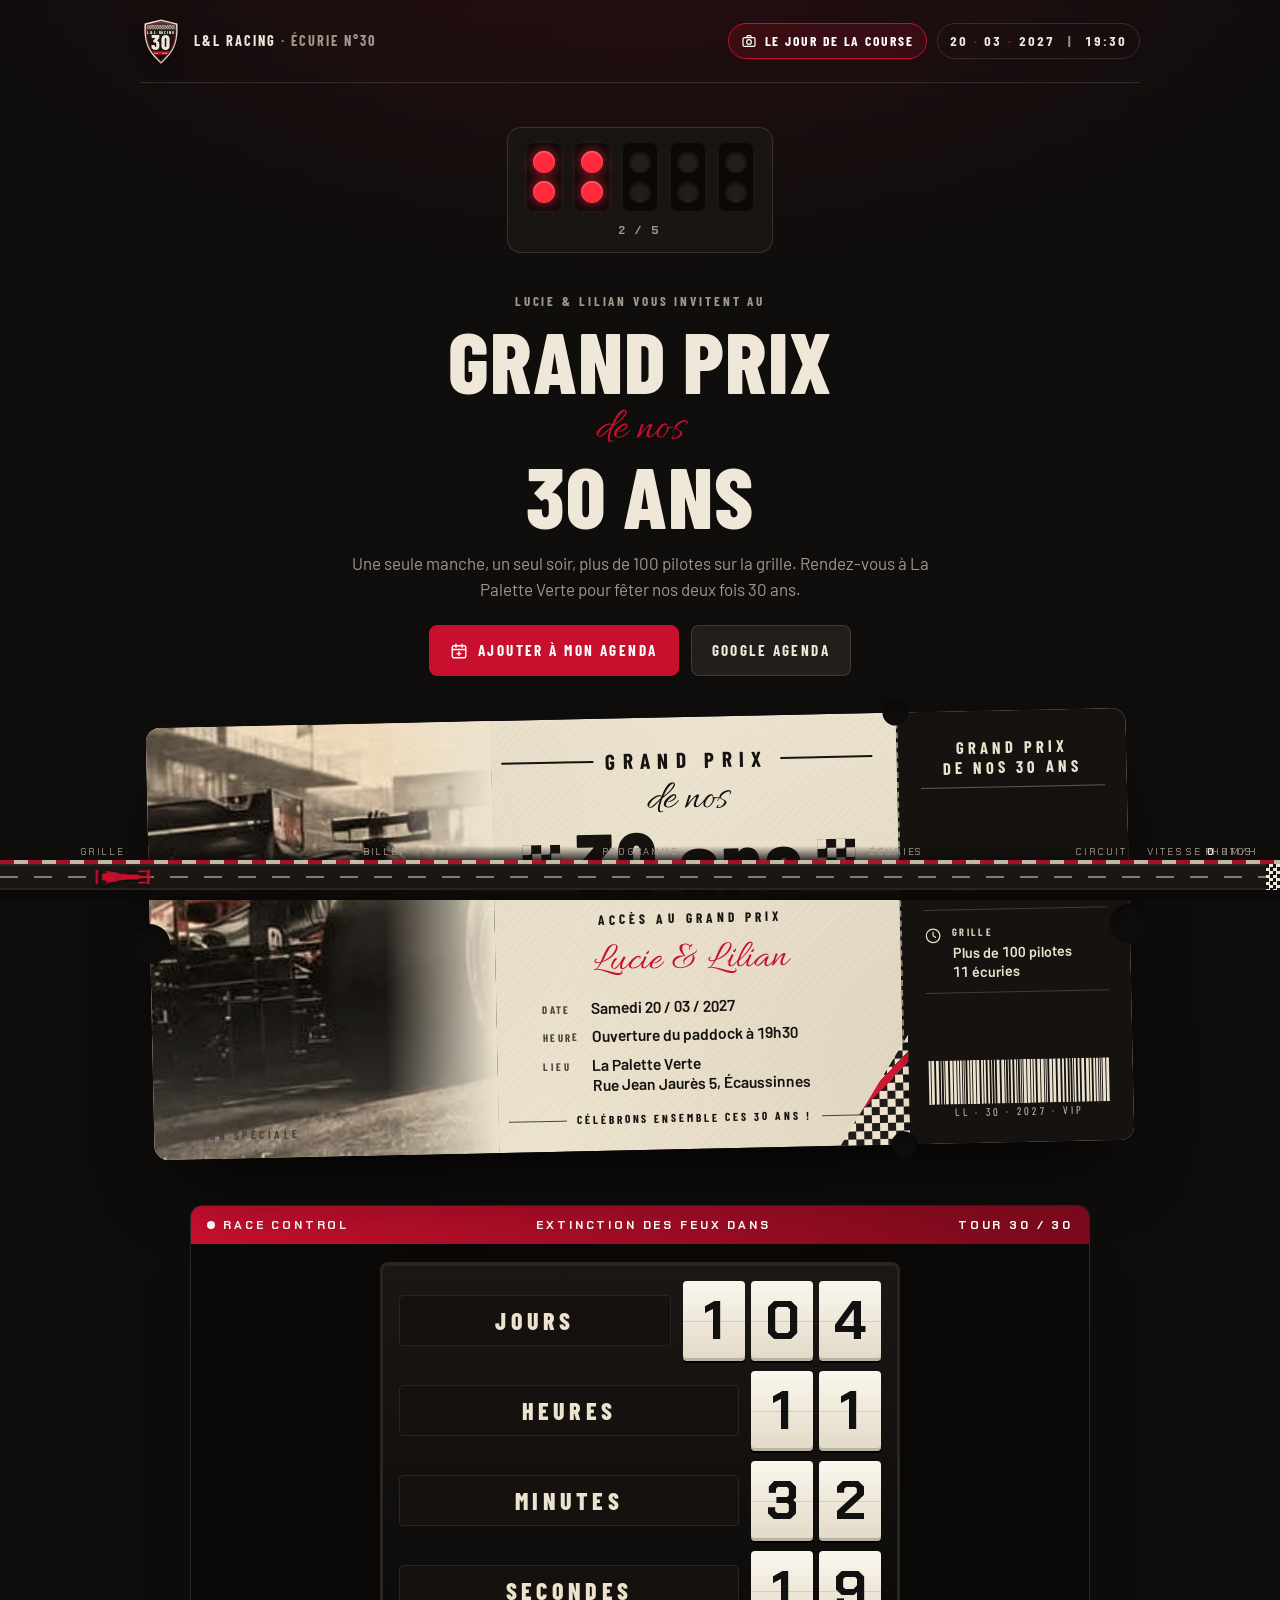
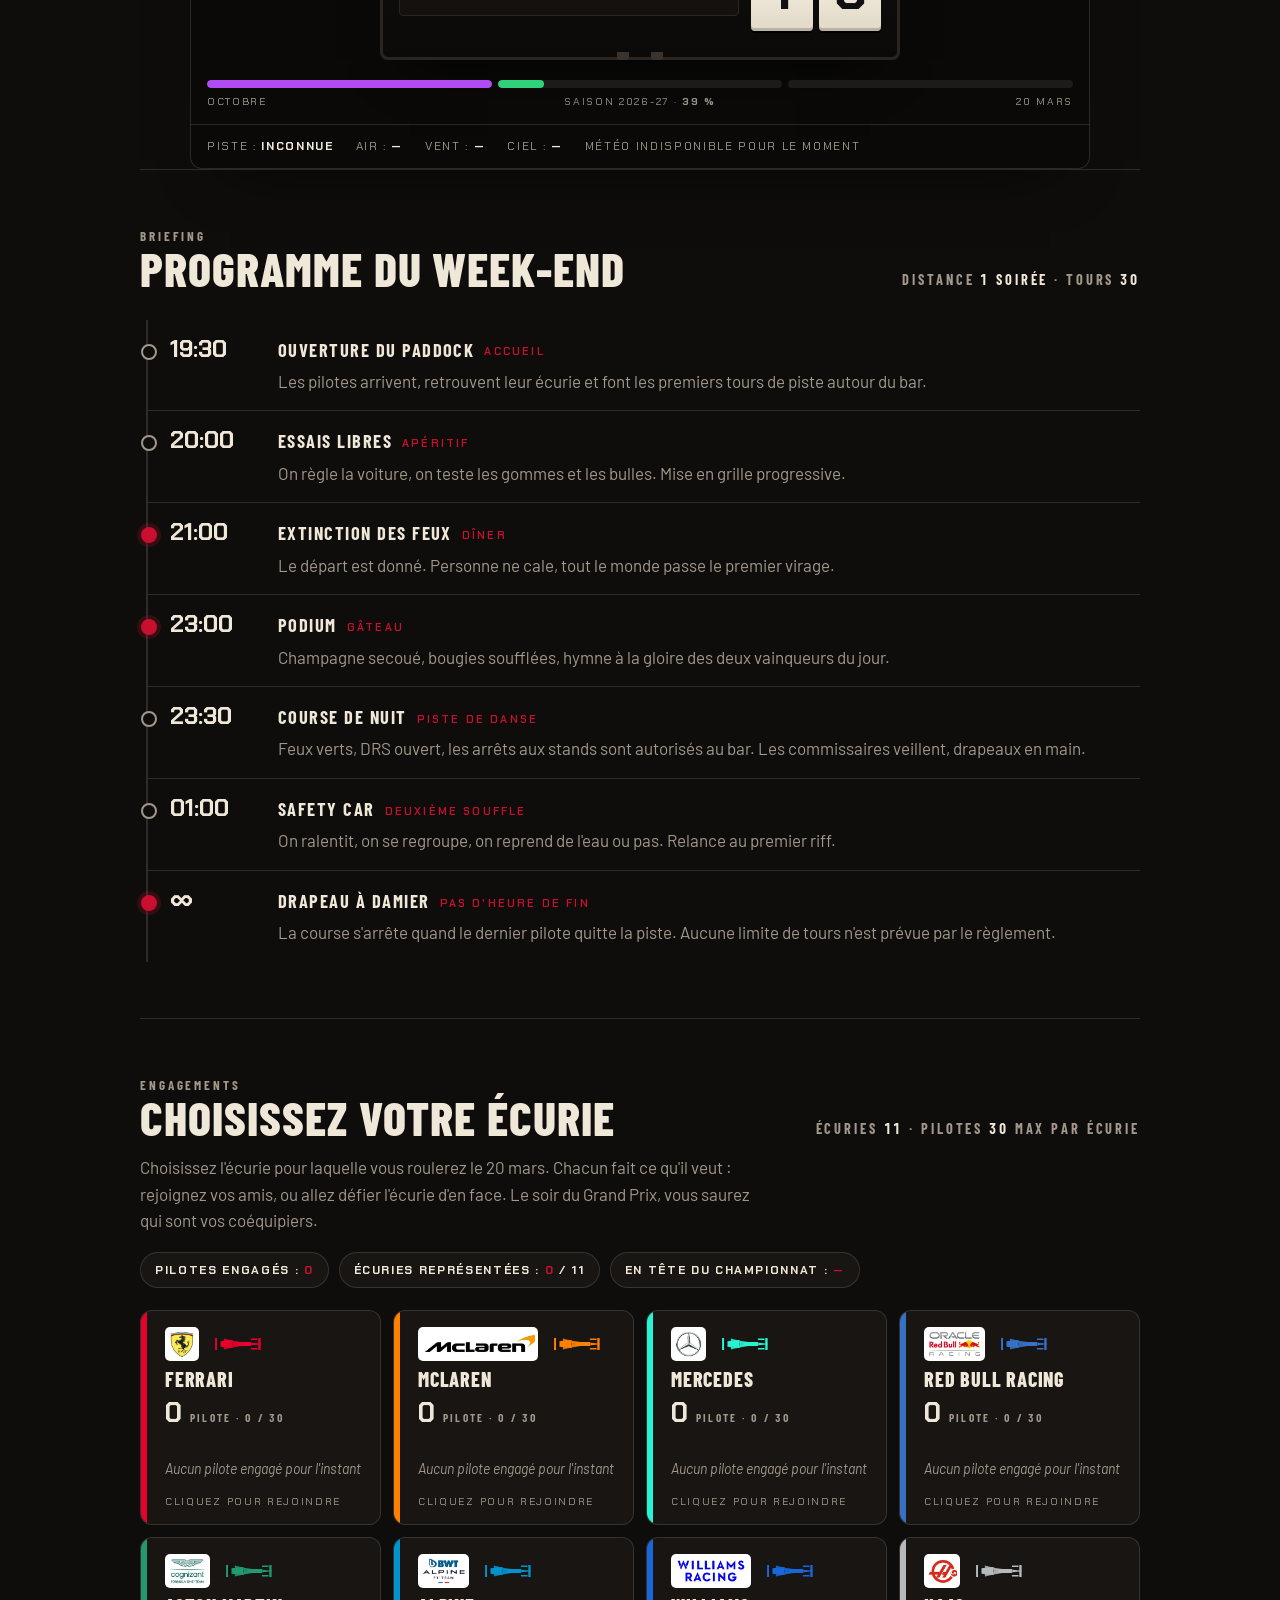
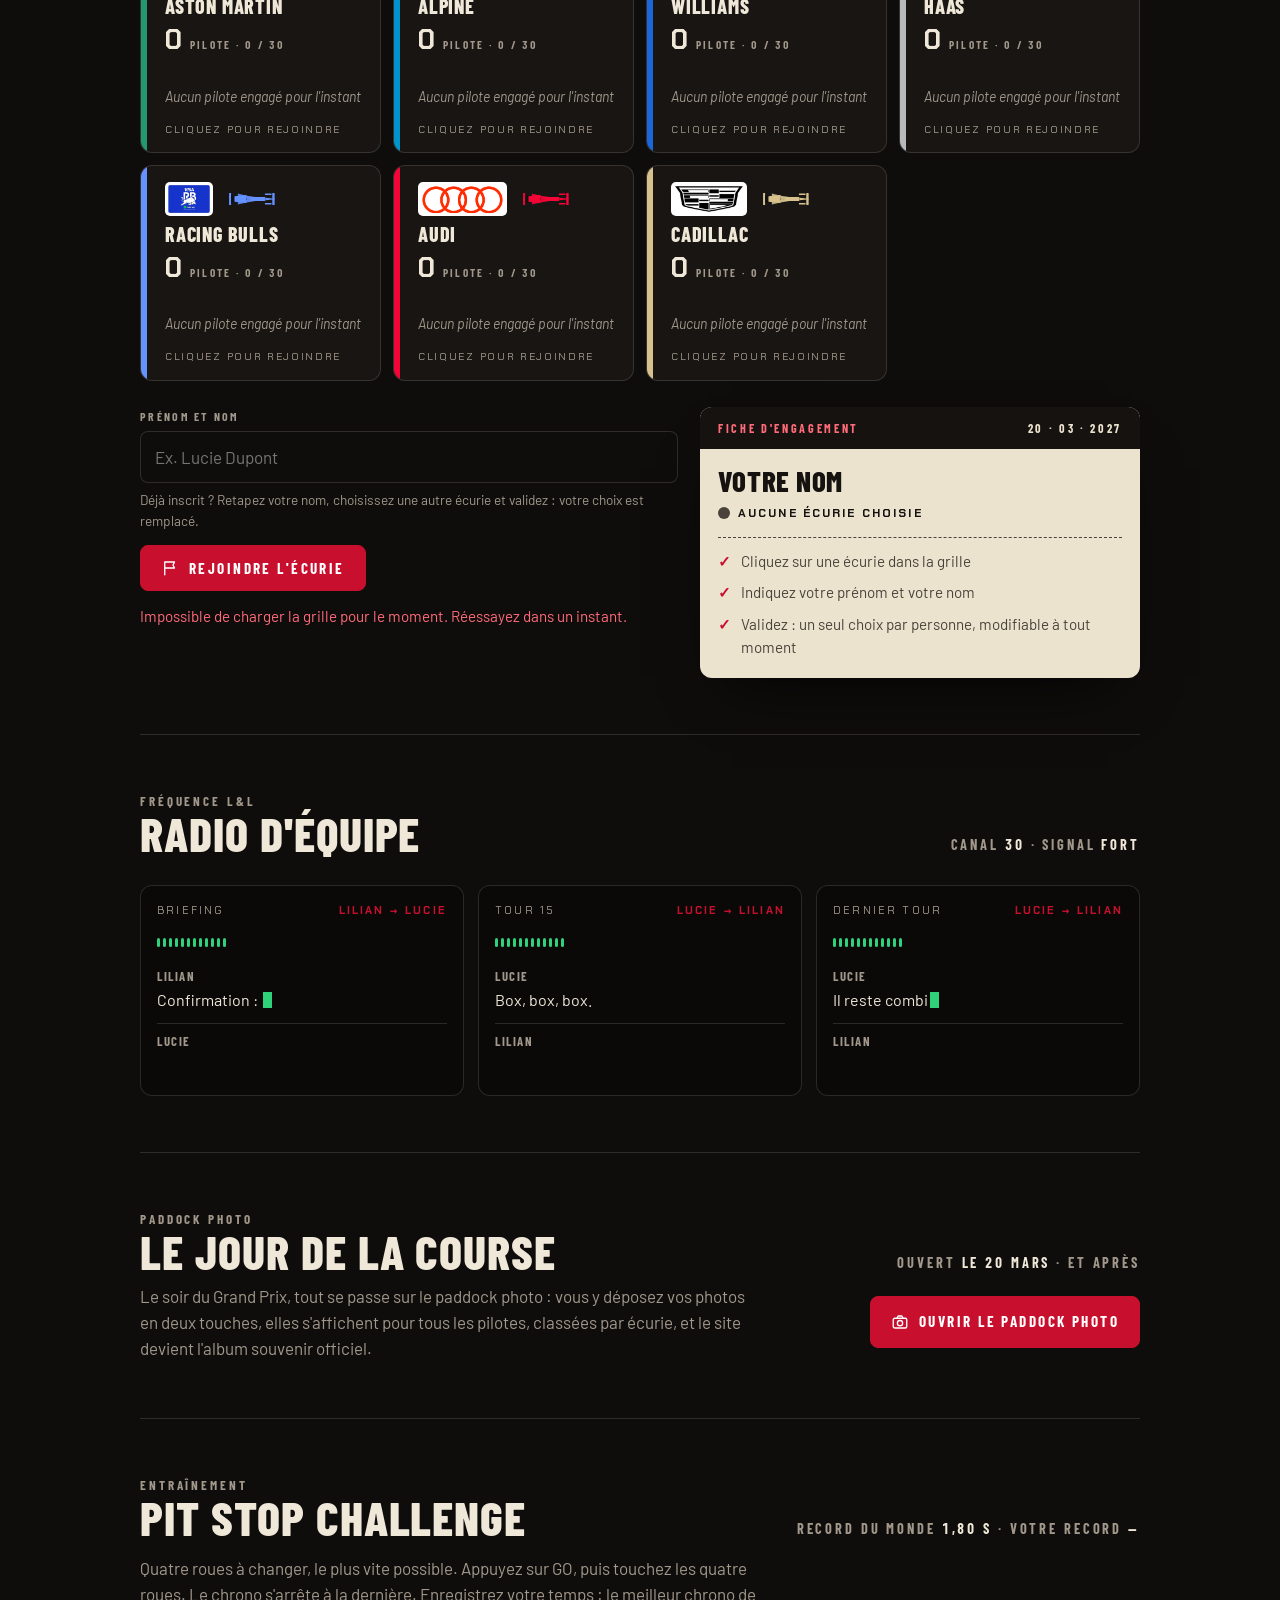
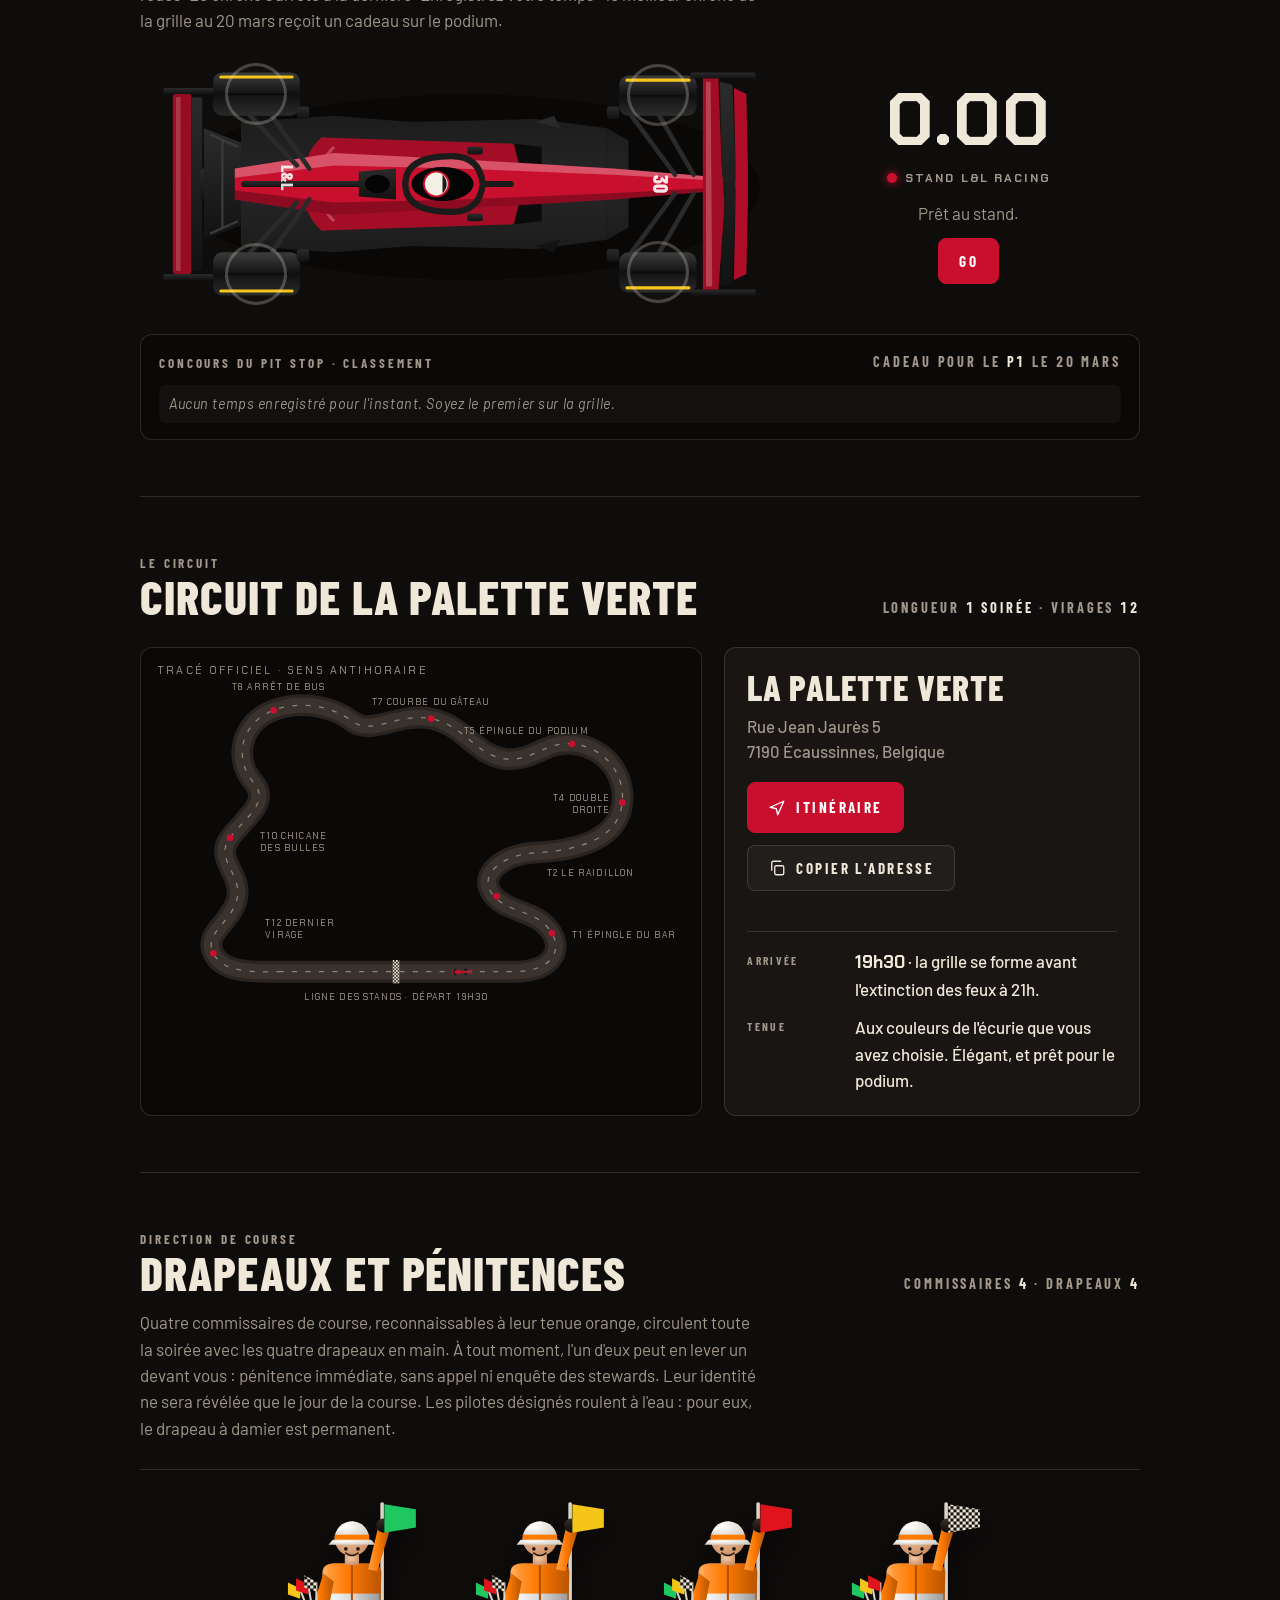
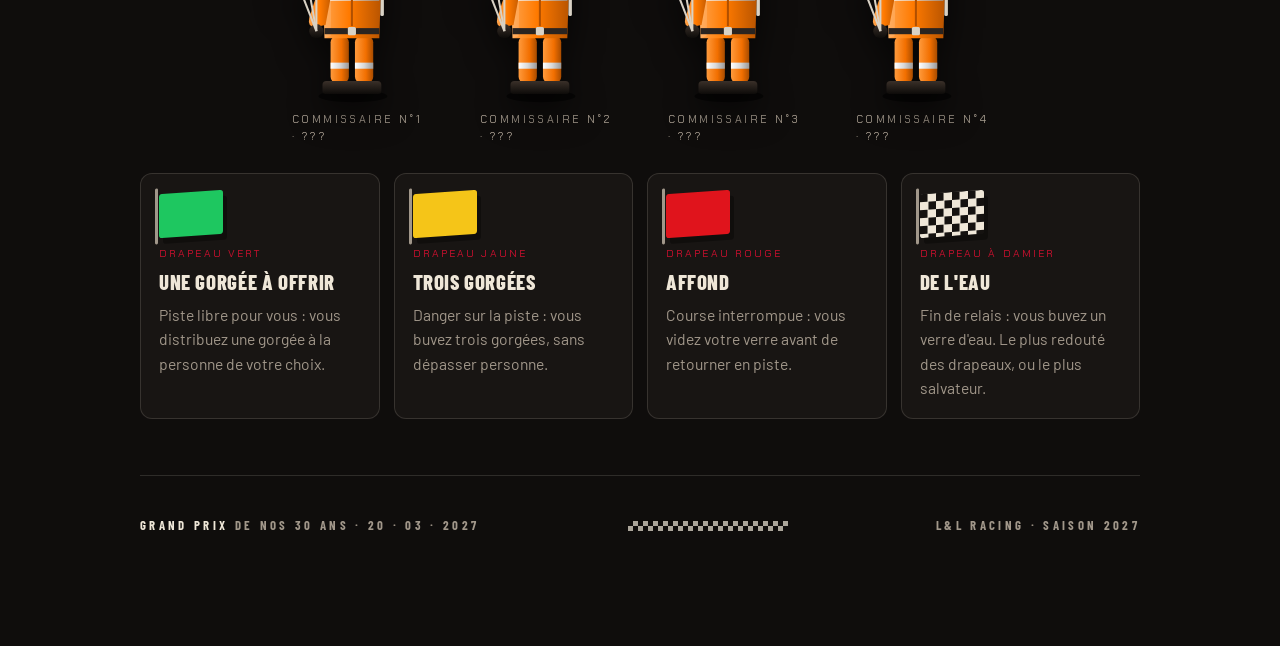
==== commit 1ab11c01: "Nouvel écusson L&L Racing (bande à damier, 30 en vedette, bordure métal) : en-tête, icônes, image d'" ====
--- a/index.html
+++ b/index.html
@@ -86,7 +86,7 @@
 /* Barre du haut */
 .topbar{display:flex;align-items:center;justify-content:space-between;gap:16px;padding-block:18px;border-bottom:1px solid var(--line);flex-wrap:wrap}
 .brand{display:flex;align-items:center;gap:12px;font-family:var(--display);font-weight:700;letter-spacing:.14em;text-transform:uppercase;font-size:.9rem}
-.brand svg{width:34px;height:36px}
+.brand svg{width:42px;height:46px;filter:drop-shadow(0 4px 8px rgba(0,0,0,.5))}
 .brand span span{color:var(--muted)}
 .chip{font-family:var(--display);font-weight:700;letter-spacing:.14em;font-size:.85rem;text-transform:uppercase;border:1px solid var(--line);padding:6px 12px;border-radius:999px;font-variant-numeric:tabular-nums;white-space:nowrap}
 .chip i{color:var(--red);font-style:normal;margin-inline:6px}
@@ -422,13 +422,27 @@
 <body>
 
 <svg width="0" height="0" style="position:absolute" aria-hidden="true">
-  <symbol id="crest" viewBox="0 0 100 108">
-    <polygon points="50,3 93,16 88,70 50,105 12,70 7,16" fill="#151210" stroke="#efe7d8" stroke-width="3"/>
-    <polygon points="50,12 84,22 80,66 50,94 20,66 16,22" fill="none" stroke="#c8102e" stroke-width="2.5"/>
-    <rect x="22" y="54" width="56" height="9" fill="#c8102e"/>
-    <text x="50" y="47" text-anchor="middle" font-family="Barlow Condensed,Arial Narrow,sans-serif" font-weight="800" font-size="30" fill="#efe7d8">L&amp;L</text>
-    <text x="50" y="76" text-anchor="middle" font-family="Barlow Condensed,Arial Narrow,sans-serif" font-weight="700" font-size="10.5" letter-spacing="2.5" fill="#efe7d8">RACING</text>
-    <text x="50" y="87" text-anchor="middle" font-family="Barlow Condensed,Arial Narrow,sans-serif" font-weight="700" font-size="7.5" letter-spacing="1.5" fill="#a1978a">EST. 1997</text>
+  <symbol id="crest" viewBox="0 0 120 132">
+    <defs>
+      <pattern id="crChk" width="7" height="7" patternUnits="userSpaceOnUse"><rect width="7" height="7" fill="#151210"/><rect width="3.5" height="3.5" fill="#efe7d8"/><rect x="3.5" y="3.5" width="3.5" height="3.5" fill="#efe7d8"/></pattern>
+      <linearGradient id="crShield" x1="0" y1="0" x2="0" y2="1"><stop offset="0" stop-color="#2a2320"/><stop offset=".55" stop-color="#171311"/><stop offset="1" stop-color="#0c0a09"/></linearGradient>
+      <linearGradient id="crMetal" x1="0" y1="0" x2="1" y2="1"><stop offset="0" stop-color="#fbf4e6"/><stop offset=".45" stop-color="#d8cdb9"/><stop offset=".55" stop-color="#efe7d8"/><stop offset="1" stop-color="#b3a692"/></linearGradient>
+      <linearGradient id="crRed" x1="0" y1="0" x2="0" y2="1"><stop offset="0" stop-color="#e6213f"/><stop offset="1" stop-color="#a30c24"/></linearGradient>
+      <linearGradient id="crGloss" x1="0" y1="0" x2="0" y2="1"><stop offset="0" stop-color="#ffffff" stop-opacity=".16"/><stop offset=".5" stop-color="#ffffff" stop-opacity="0"/></linearGradient>
+      <clipPath id="crClip"><path d="M60 11 L101 22 C103 46 101 76 82 99 C73 110 66 118 60 124 C54 118 47 110 38 99 C19 76 17 46 19 22 Z"/></clipPath>
+    </defs>
+    <path d="M60 4 L107 16 C109 44 107 78 86 104 C76 116 67 125 60 131 C53 125 44 116 34 104 C13 78 11 44 13 16 Z" fill="url(#crMetal)"/>
+    <path d="M60 8.5 L103 19.5 C105 45 103 77 83.5 101.5 C74 112.5 66.5 120.5 60 126.5 C53.5 120.5 46 112.5 36.5 101.5 C17 77 15 45 17 19.5 Z" fill="url(#crShield)"/>
+    <path d="M60 11 L101 22 C103 46 101 76 82 99 C73 110 66 118 60 124 C54 118 47 110 38 99 C19 76 17 46 19 22 Z" fill="none" stroke="#c8102e" stroke-width="1.8"/>
+    <g clip-path="url(#crClip)">
+      <rect x="10" y="20" width="100" height="11" fill="url(#crChk)"/>
+      <rect x="10" y="31" width="100" height="1.4" fill="#efe7d8" opacity=".6"/>
+      <rect x="10" y="96" width="100" height="9" fill="url(#crRed)"/>
+      <path d="M10 8 L110 8 L110 60 L10 60 Z" fill="url(#crGloss)"/>
+    </g>
+    <text x="60" y="46.5" text-anchor="middle" font-family="Barlow Condensed,Arial Narrow,sans-serif" font-weight="800" font-size="12" letter-spacing="2.4" fill="#efe7d8">L&amp;L RACING</text>
+    <text x="60" y="92" text-anchor="middle" font-family="Barlow Condensed,Arial Narrow,sans-serif" font-weight="800" font-size="57" fill="#efe7d8">30</text>
+    <text x="60" y="102.6" text-anchor="middle" font-family="Chakra Petch,Barlow Condensed,sans-serif" font-weight="700" font-size="6.2" letter-spacing="1.6" fill="#efe7d8">EST. 1997</text>
   </symbol>
   <pattern id="chkflag" width="6" height="6" patternUnits="userSpaceOnUse"><rect width="6" height="6" fill="#151210"/><rect width="3" height="3" fill="#efe7d8"/><rect x="3" y="3" width="3" height="3" fill="#efe7d8"/></pattern>
   <linearGradient id="gSuit" x1="0" y1="0" x2="1" y2="0"><stop offset="0" stop-color="#ffa44d"/><stop offset=".45" stop-color="#ff7a00"/><stop offset="1" stop-color="#b85400"/></linearGradient>
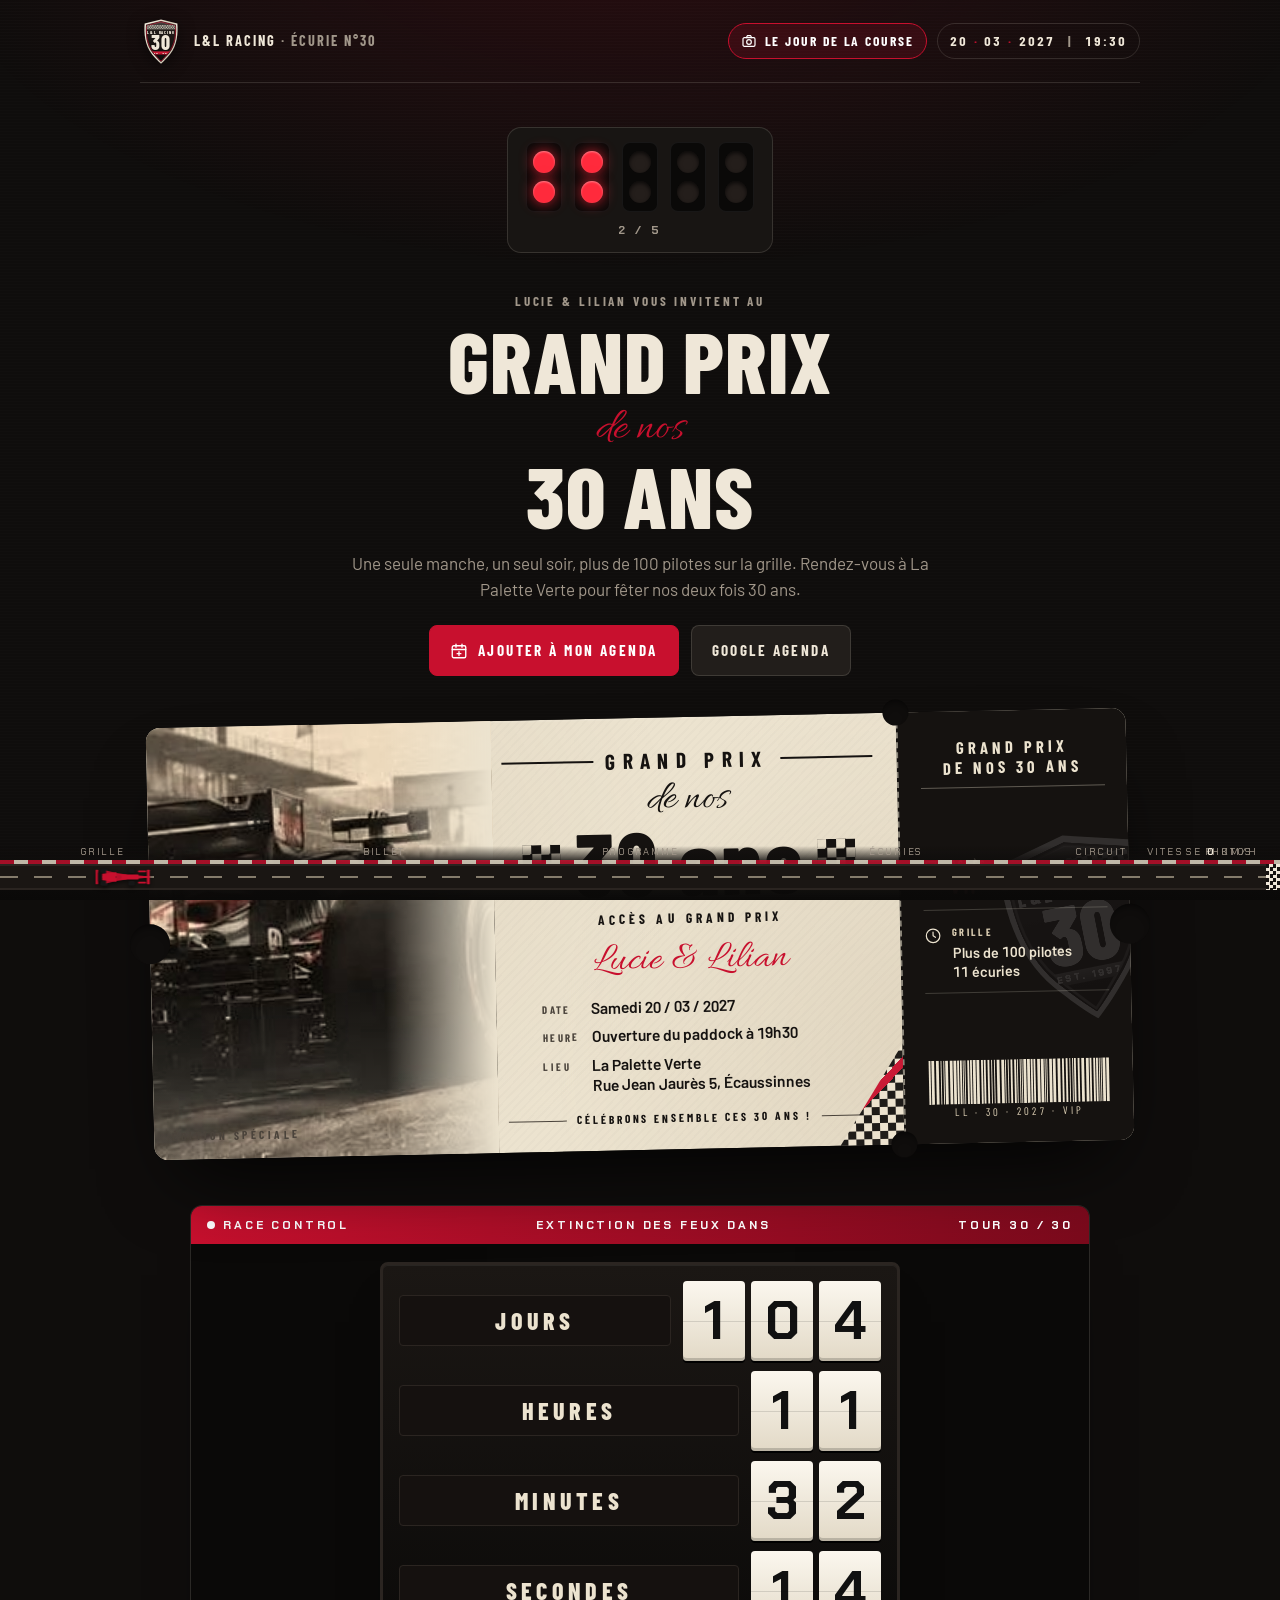
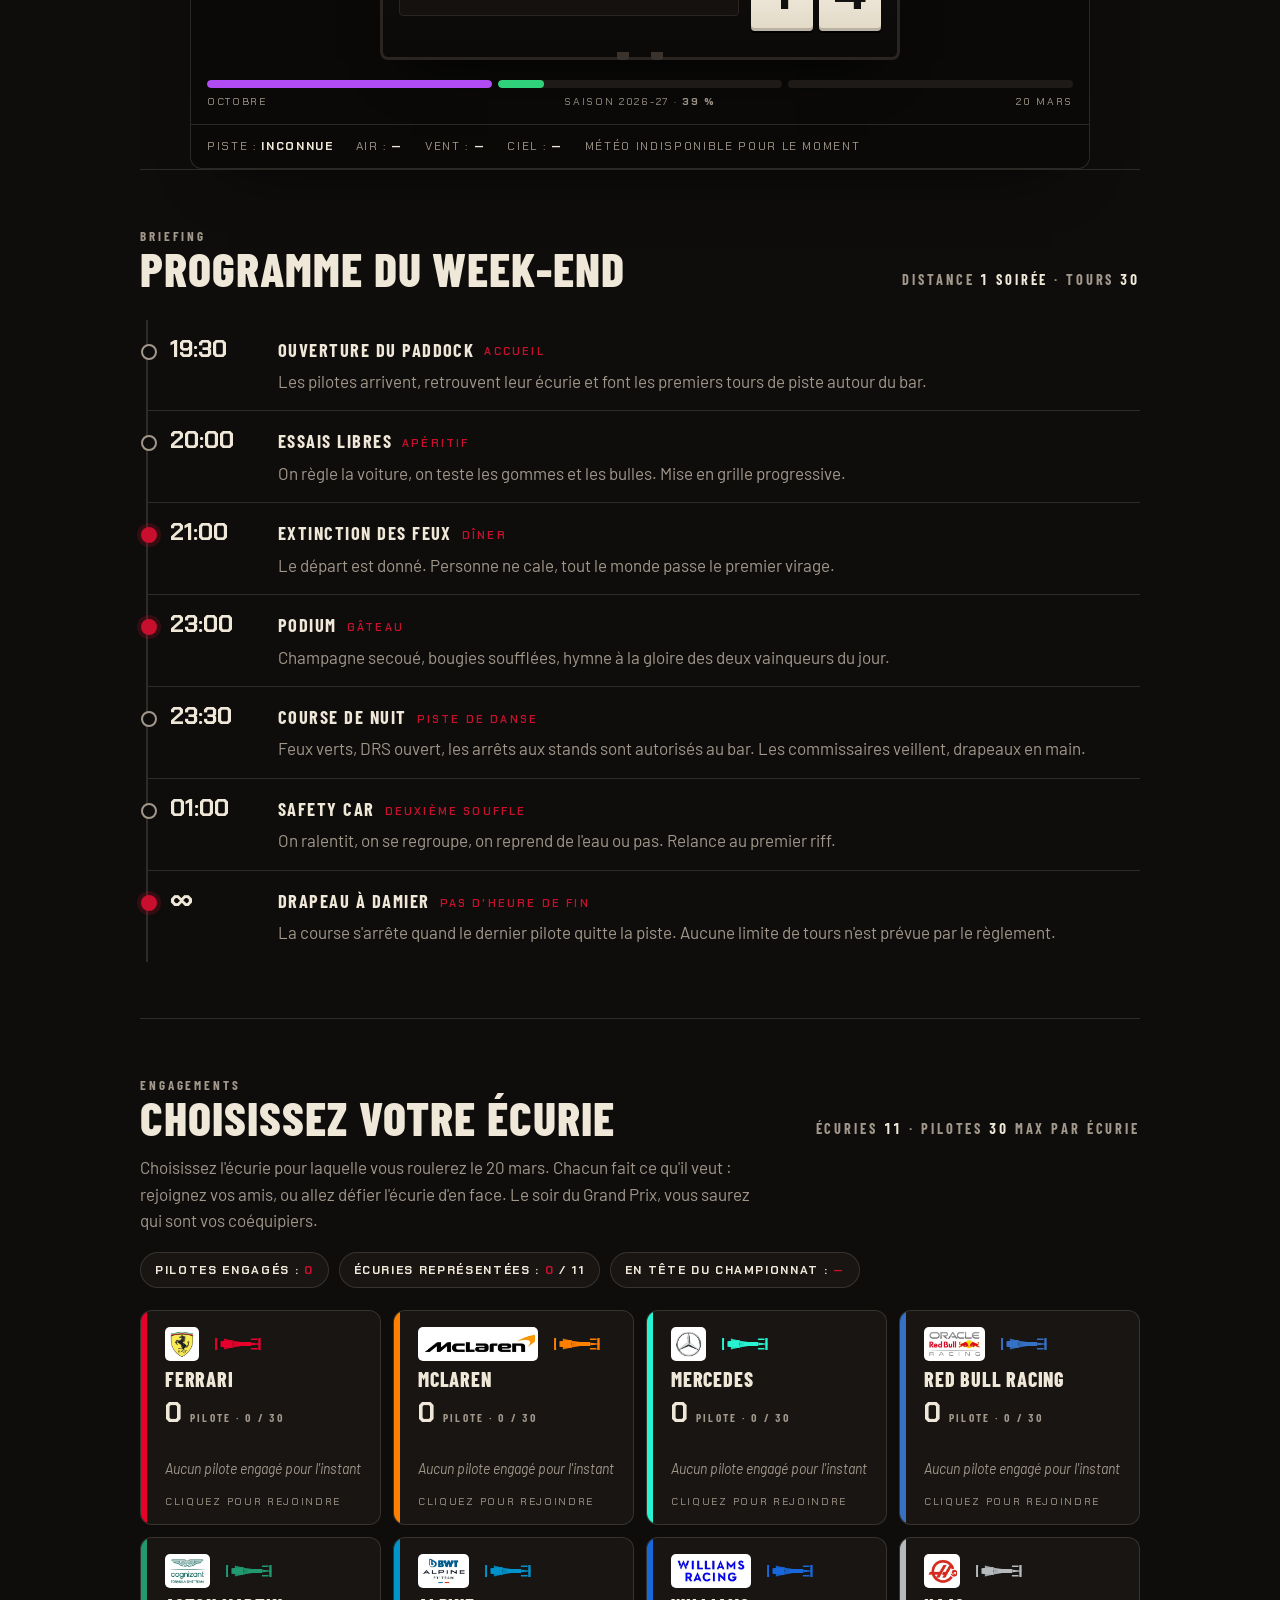
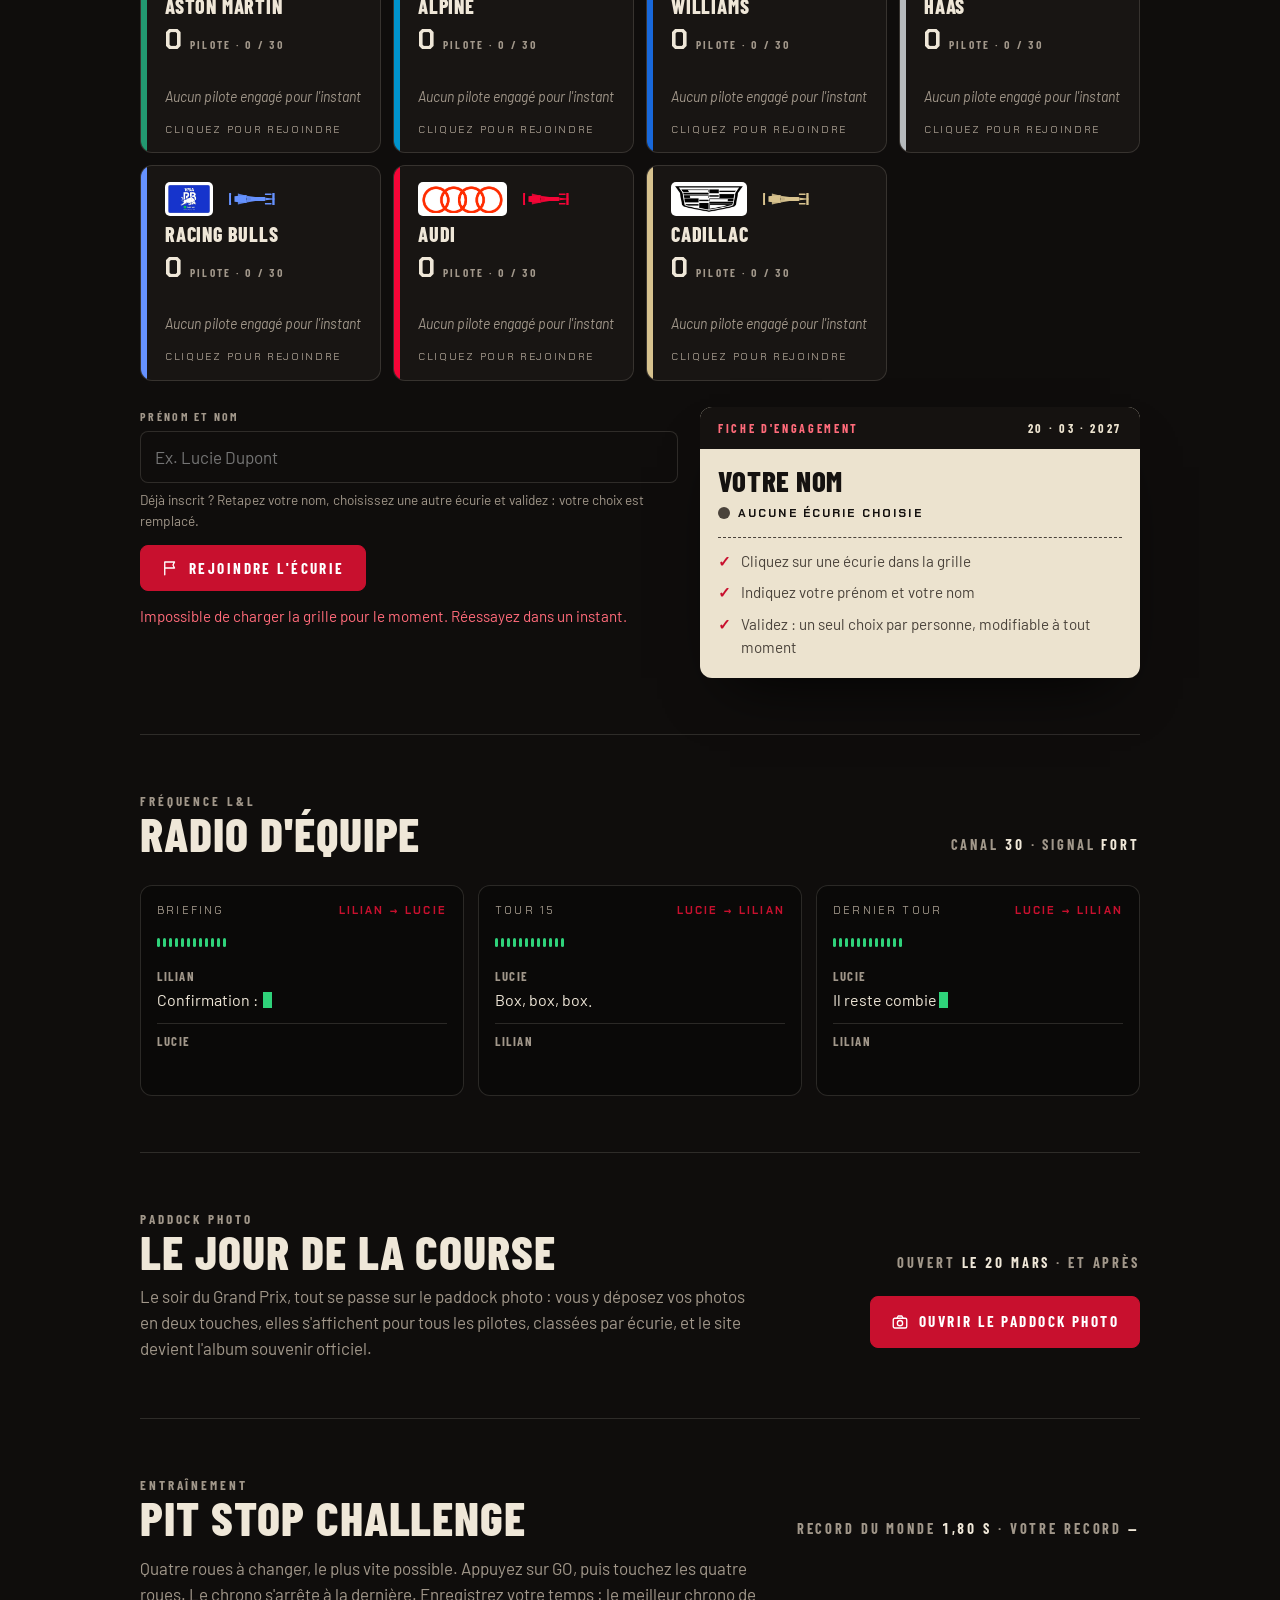
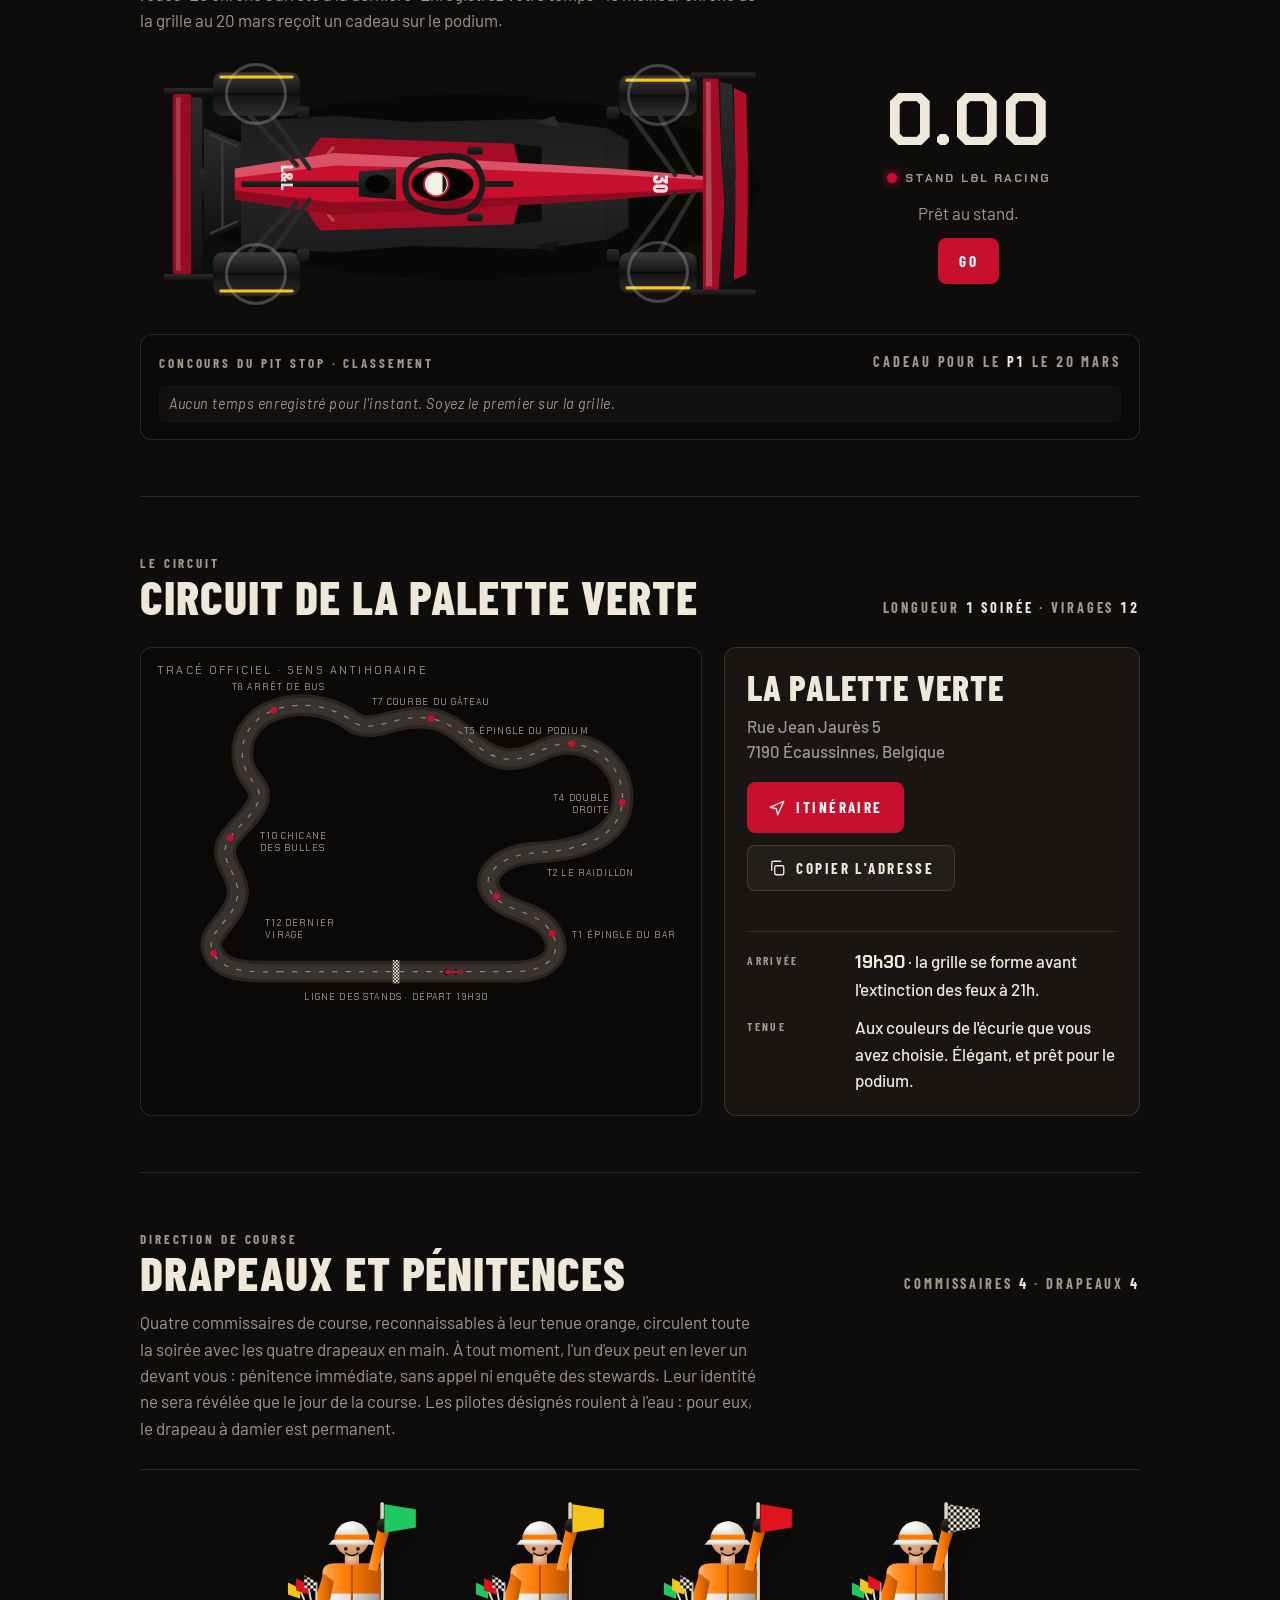
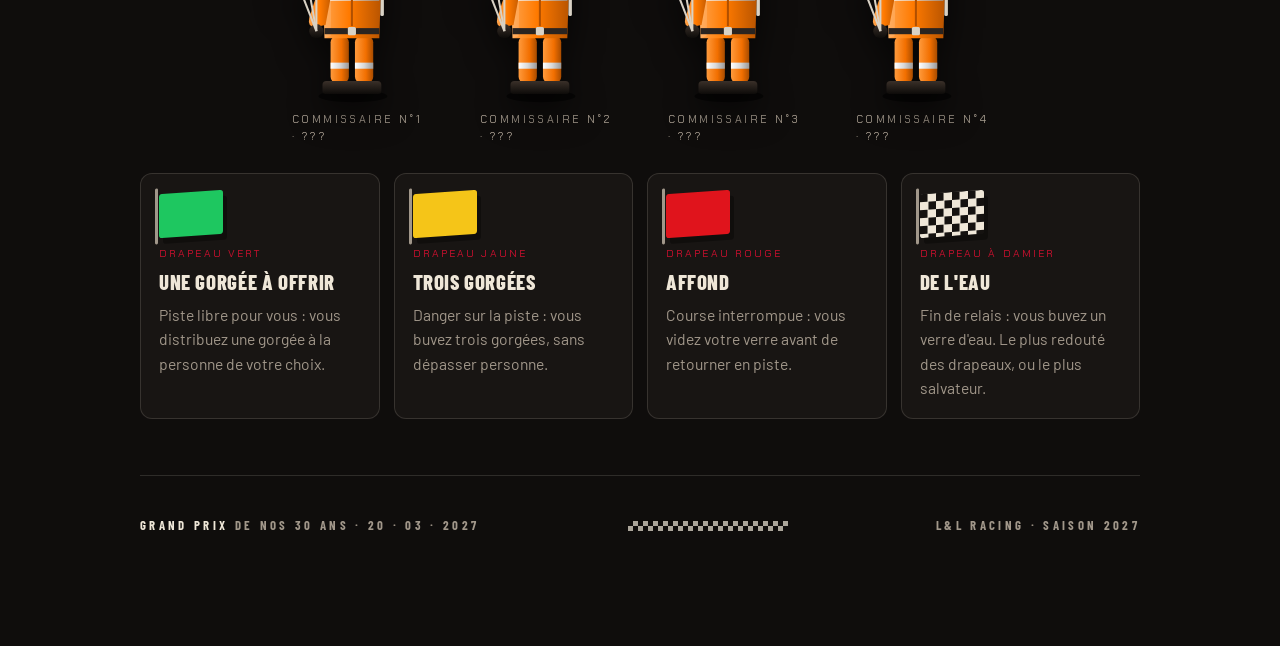
==== commit 23916eae: "Billet : écusson L&L Racing en filigrane sur le talon Co-Authored-By: Claude Fable 5.1 <noreply@anth" ====
--- a/index.html
+++ b/index.html
@@ -147,6 +147,9 @@
   background:linear-gradient(135deg,transparent 48%,var(--red) 48% 54%,transparent 54%),conic-gradient(var(--ink) 25%,var(--paper) 0 50%,var(--ink) 0 75%,var(--paper) 0);
   background-size:100% 100%,16px 16px;clip-path:polygon(100% 0,100% 100%,0 100%);opacity:.95}
 .t-stub{background:var(--ink);color:var(--paper);padding:26px 22px 22px;border-radius:0 14px 14px 0;border-left:2px dashed rgba(236,227,207,.55);display:flex;flex-direction:column;justify-content:space-between;gap:16px;min-width:0}
+.t-stub{position:relative;overflow:hidden}
+.t-stub > :not(.s-mark){position:relative}
+.t-stub .s-mark{position:absolute;right:-38px;top:50%;width:176px;height:194px;opacity:.12;pointer-events:none;filter:grayscale(1) brightness(1.7);transform:translateY(-50%) rotate(-10deg)}
 .t-stub .s-mid{display:grid;gap:14px}
 .t-stub .s-title{font-family:var(--display);font-weight:700;letter-spacing:.24em;text-transform:uppercase;font-size:1.05rem;line-height:1.2;text-align:center;padding-bottom:10px;border-bottom:1px solid rgba(236,227,207,.35)}
 .t-stub .s-row{display:grid;grid-template-columns:auto 1fr;gap:4px 10px;padding-bottom:10px;border-bottom:1px solid rgba(236,227,207,.2)}
@@ -641,6 +644,7 @@
         </div>
       </div>
       <aside class="t-stub">
+        <svg class="s-mark" viewBox="0 0 120 132" aria-hidden="true"><use href="#crest"/></svg>
         <div class="s-title">Grand Prix<br>de nos 30 ans</div>
         <div class="s-mid">
           <div class="s-row">
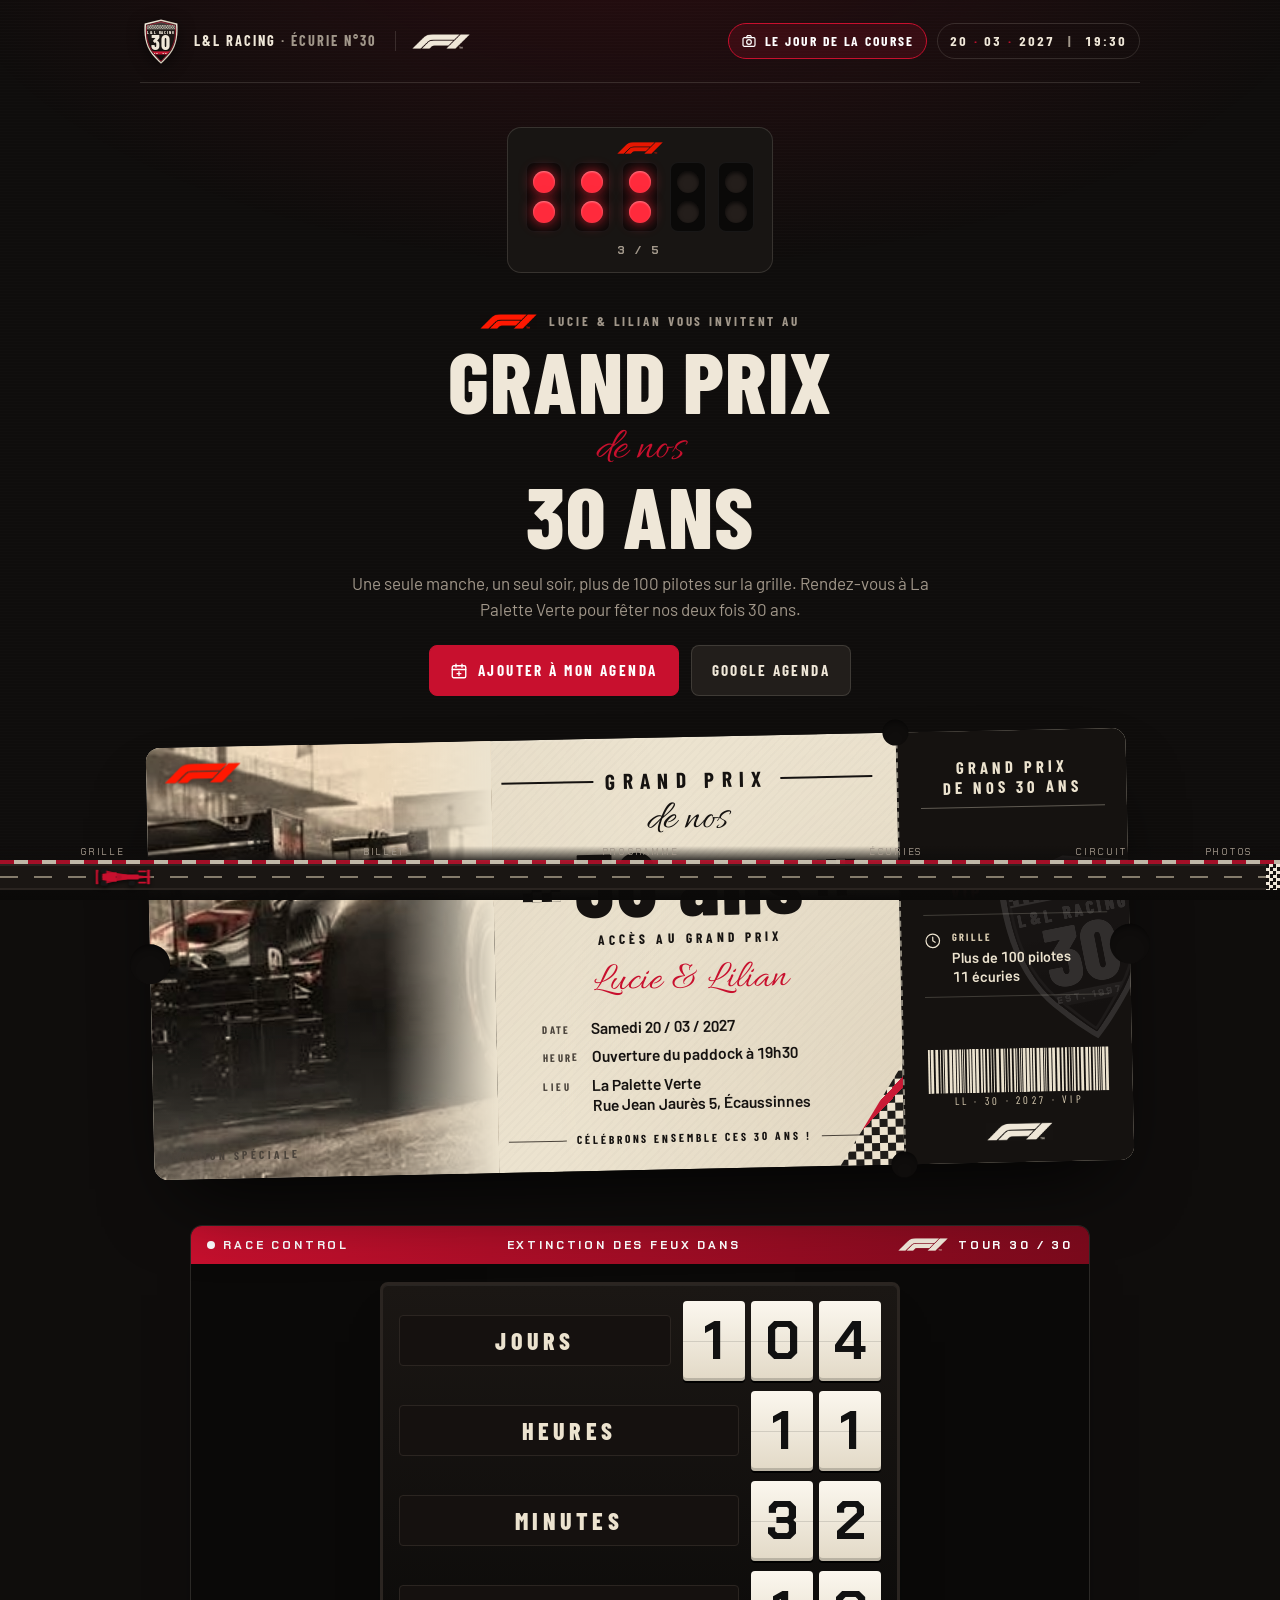
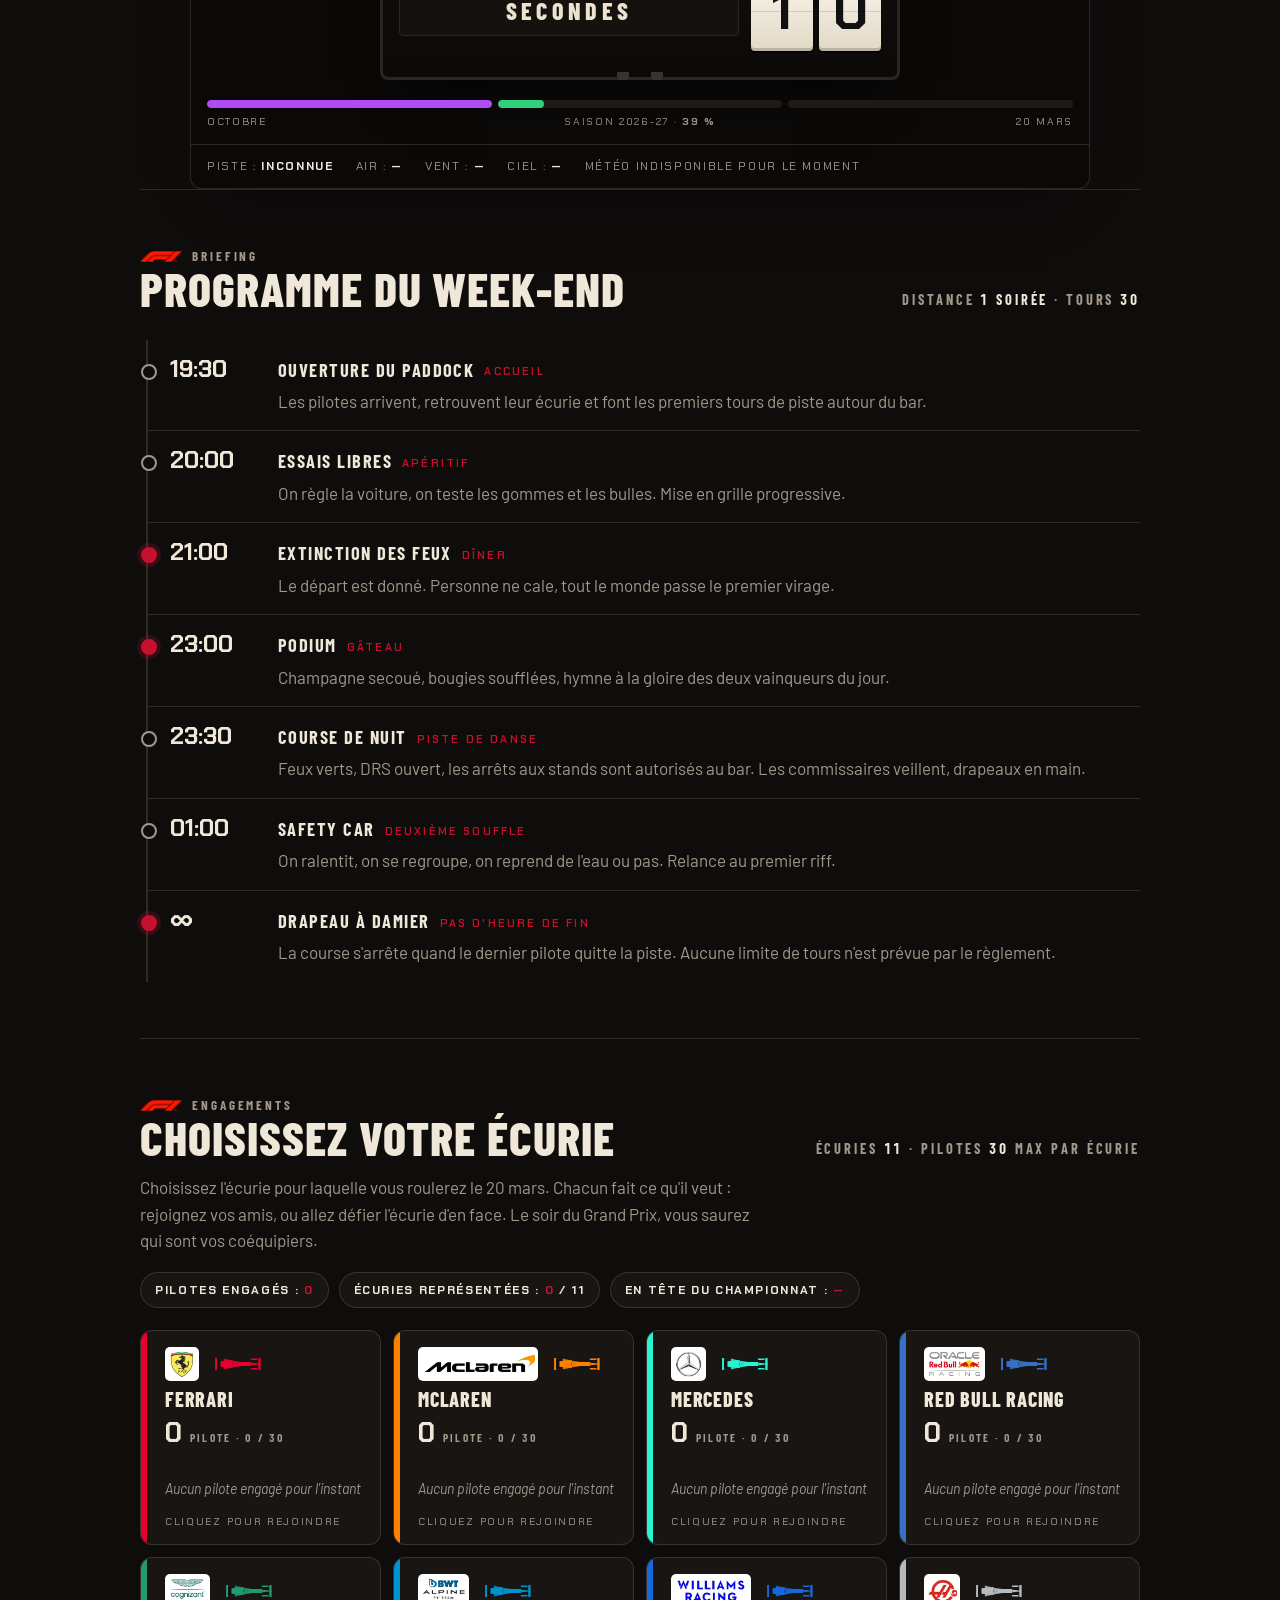
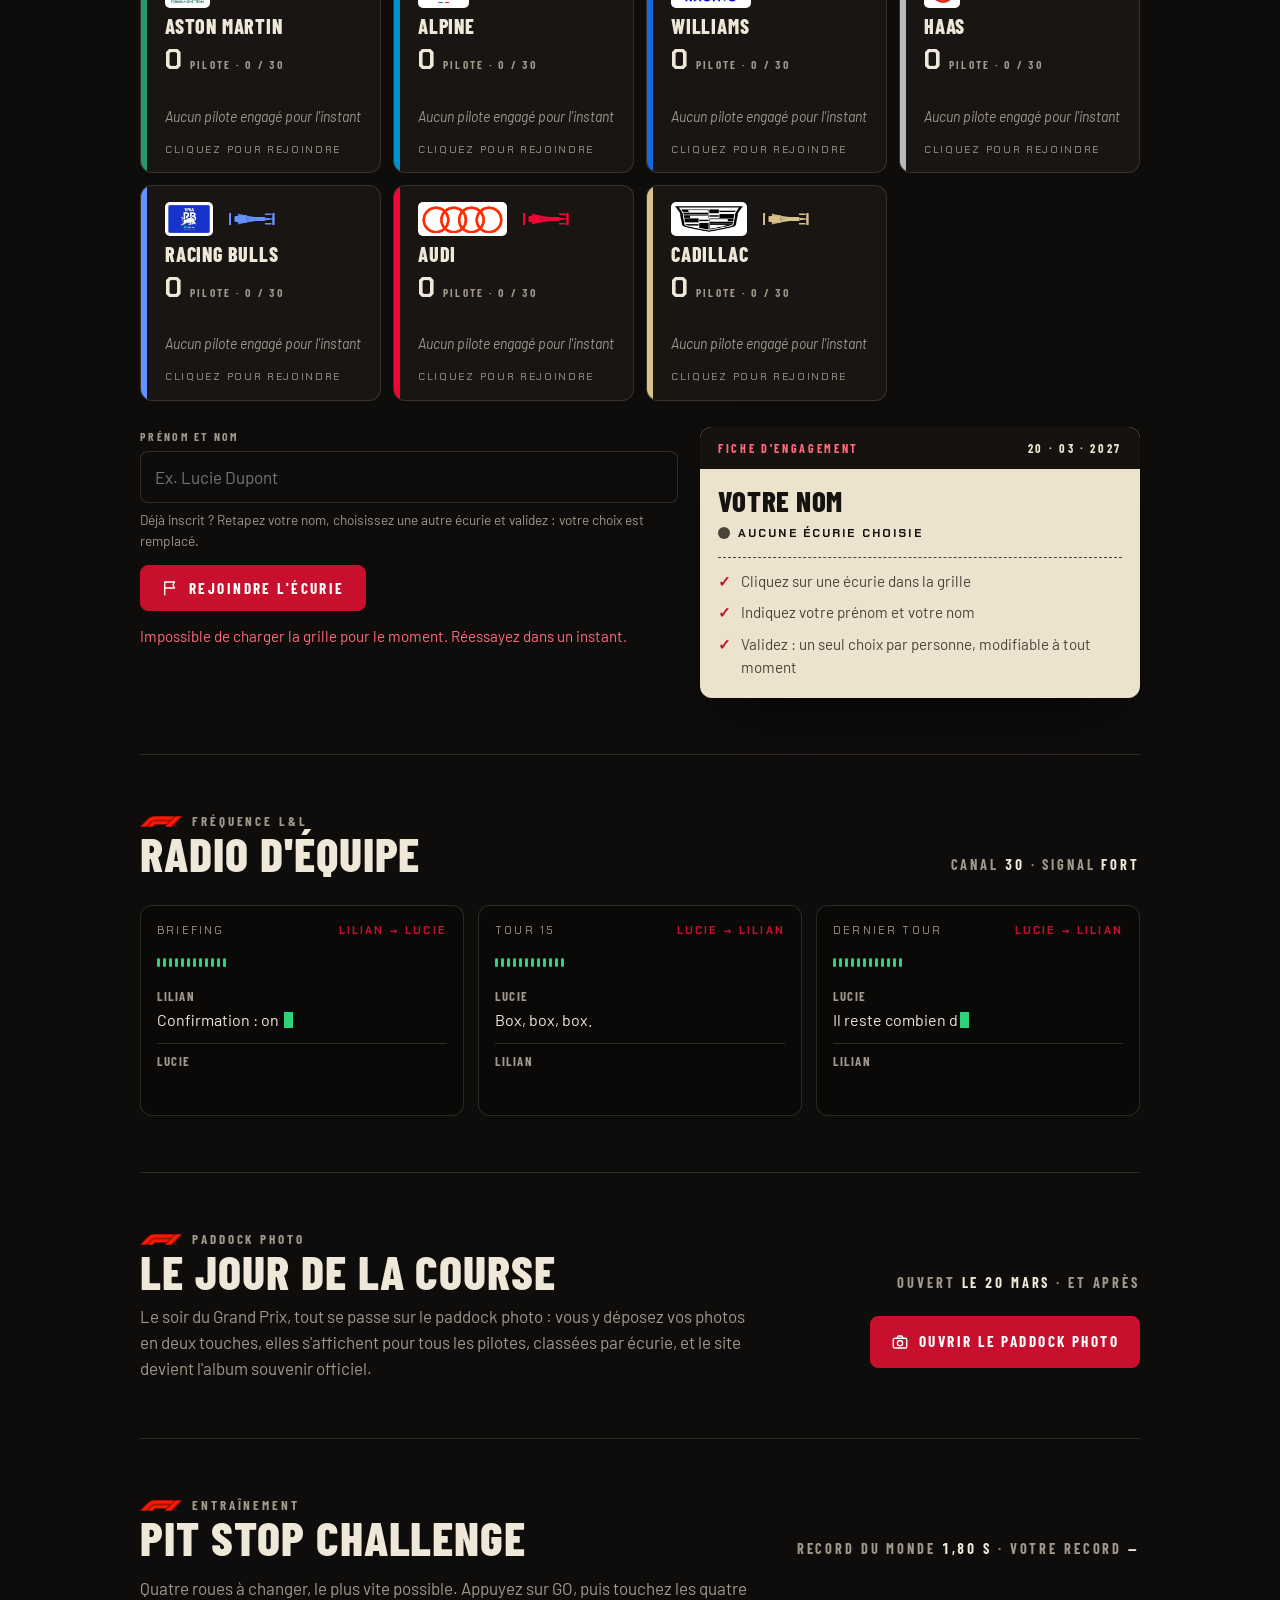
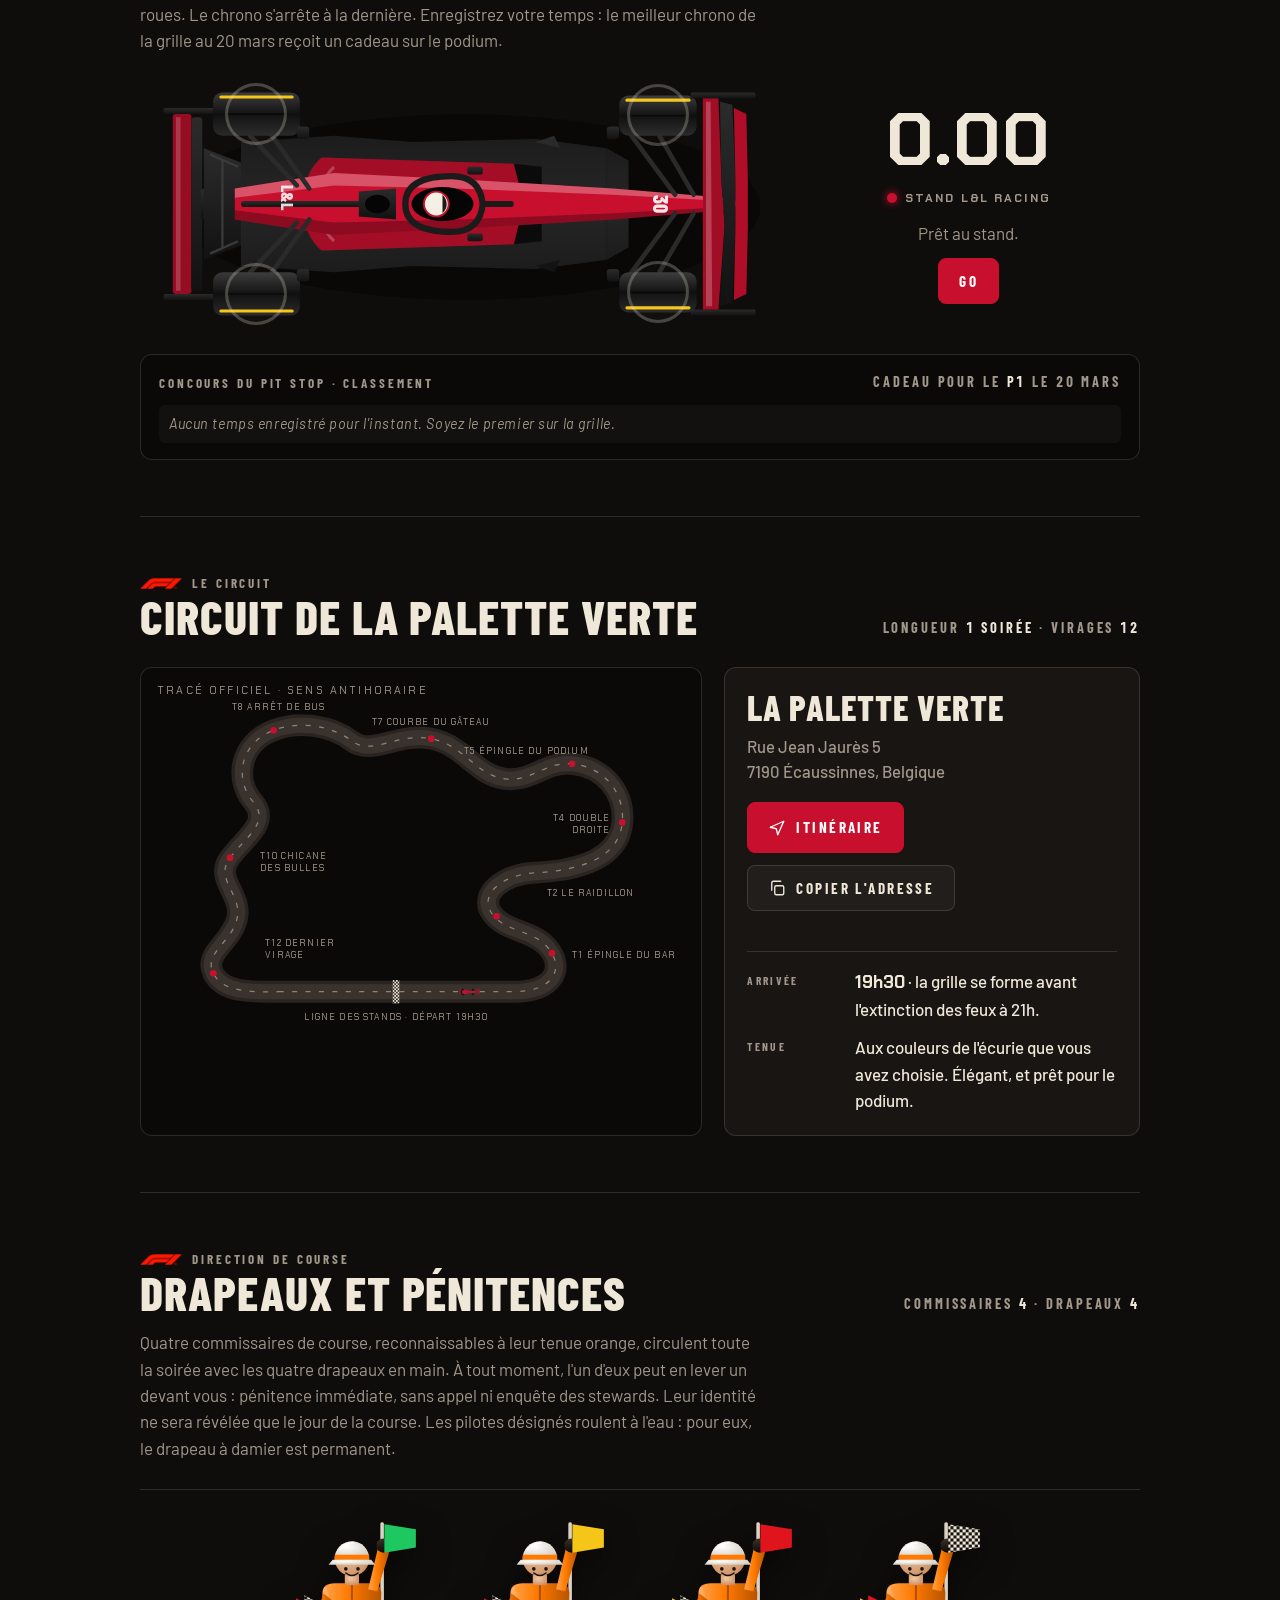
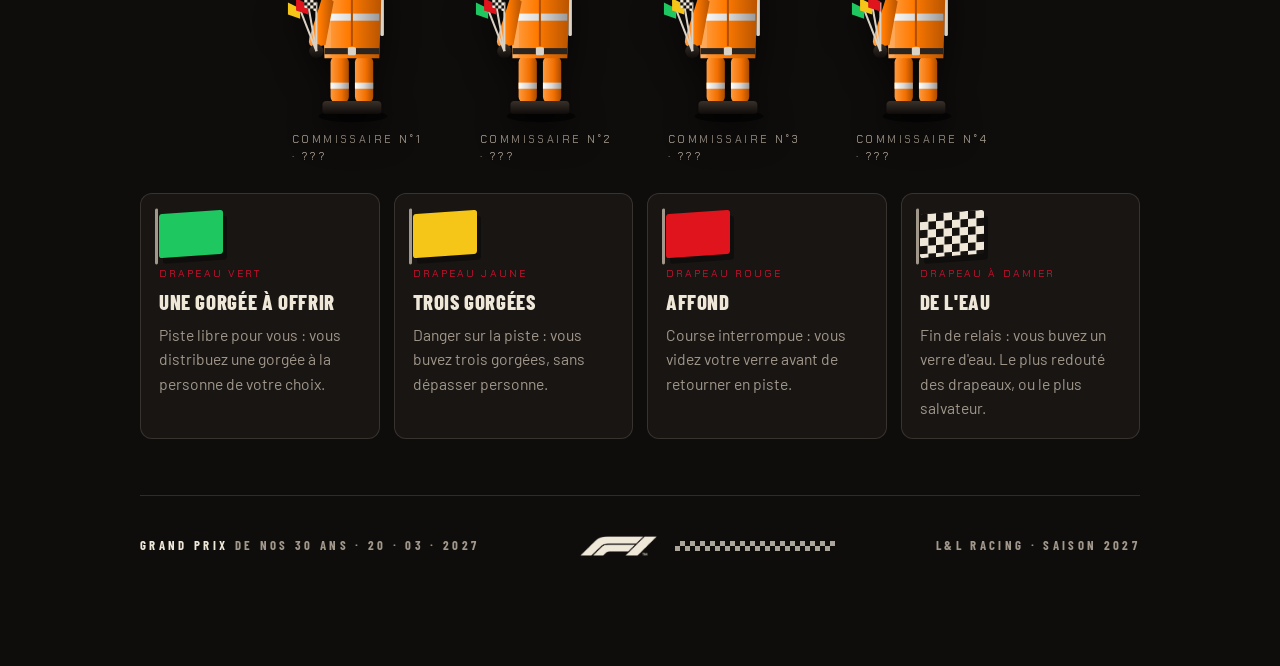
==== commit ce4553b9: "Logo Formule 1 fourni par Dorian intégré : en-tête, feux de départ, accroches, billet, race control," ====
--- a/index.html
+++ b/index.html
@@ -88,6 +88,19 @@
 .brand{display:flex;align-items:center;gap:12px;font-family:var(--display);font-weight:700;letter-spacing:.14em;text-transform:uppercase;font-size:.9rem}
 .brand svg{width:42px;height:46px;filter:drop-shadow(0 4px 8px rgba(0,0,0,.5))}
 .brand span span{color:var(--muted)}
+.f1{display:inline-block;height:14px;width:auto;vertical-align:middle}
+.brand .f1-sep{display:inline-block;width:1px;height:20px;background:var(--line);margin:0 4px 0 6px}
+.brand .f1-head{height:15px}
+.light-panel .f1-lights{height:12px;opacity:.9;margin-bottom:-2px}
+.hero .eyebrow .f1{height:15px;margin-right:12px;vertical-align:-3px}
+.sec-head .eyebrow .f1{height:11px;margin-right:10px;vertical-align:-1px}
+.t-photo img.f1-photo{position:absolute;inset:auto;left:18px;top:16px;width:auto;height:20px;z-index:1;object-fit:contain;filter:drop-shadow(0 2px 4px rgba(0,0,0,.45))}
+.t-stub .f1-stub{display:block;height:17px;margin:14px auto 0}
+.timing-head .f1-timing{height:13px;margin-right:10px;vertical-align:-2px}
+footer .foot-mid{display:flex;align-items:center;gap:18px}
+footer .f1-foot{height:20px}
+.pitwall .f1-wall{position:absolute;left:18px;bottom:calc(17px + env(safe-area-inset-bottom,0px));height:11px;opacity:.75}
+@media (max-width:760px){.pitwall .f1-wall{display:none}.brand .f1-sep,.brand .f1-head{display:none}}
 .chip{font-family:var(--display);font-weight:700;letter-spacing:.14em;font-size:.85rem;text-transform:uppercase;border:1px solid var(--line);padding:6px 12px;border-radius:999px;font-variant-numeric:tabular-nums;white-space:nowrap}
 .chip i{color:var(--red);font-style:normal;margin-inline:6px}
 .topright{display:flex;gap:10px;align-items:center;flex-wrap:wrap}
@@ -380,7 +393,7 @@
 .pitwall .car.fast .flame{opacity:1}
 .pitwall .car.boost{animation:boost .9s ease-out}
 @keyframes boost{0%{transform:translateX(0)}40%{transform:translateX(90px)}100%{transform:translateX(0)}}
-.pitwall .speed{position:absolute;right:22px;bottom:calc(40px + env(safe-area-inset-bottom,0px));font-family:var(--mono);font-size:.64rem;letter-spacing:.2em;color:var(--muted);text-transform:uppercase;font-variant-numeric:tabular-nums}
+.pitwall .speed{position:absolute;right:28px;bottom:calc(17px + env(safe-area-inset-bottom,0px));font-family:var(--mono);font-size:.64rem;letter-spacing:.2em;color:var(--muted);text-transform:uppercase;font-variant-numeric:tabular-nums}
 .pitwall .speed b{color:var(--fg)}
 
 @media (max-width:900px){
@@ -591,7 +604,7 @@
 
 <div class="wrap">
   <header class="topbar">
-    <div class="brand"><svg id="crest-btn" role="img" aria-label="Écusson L&L Racing"><use href="#crest"/></svg><span>L&amp;L Racing <span>· Écurie n°30</span></span></div>
+    <div class="brand"><svg id="crest-btn" role="img" aria-label="Écusson L&L Racing"><use href="#crest"/></svg><span>L&amp;L Racing <span>· Écurie n°30</span></span><span class="f1-sep" aria-hidden="true"></span><img class="f1 f1-head" src="logos/f1-cream.png" alt="Formula 1"></div>
     <div class="topright">
       <a class="chip chip-link" href="galerie.html"><svg viewBox="0 0 24 24"><rect x="3" y="7" width="18" height="13" rx="2"/><path d="M8 7l1.5-3h5L16 7"/><circle cx="12" cy="13.5" r="3.5"/></svg>Le jour de la course</a>
       <div class="chip">20<i>·</i>03<i>·</i>2027 <span style="color:var(--muted);margin-inline:8px">|</span> 19:30</div>
@@ -600,6 +613,7 @@
 
   <section class="hero">
     <div class="light-panel" id="light-panel" role="button" tabindex="0" aria-label="Relancer la procédure de départ">
+      <img class="f1 f1-lights" src="logos/f1-red.png" alt="">
       <div class="lights" id="lights" aria-hidden="true">
         <span class="lcol"><i class="light"></i><i class="light"></i></span>
         <span class="lcol"><i class="light"></i><i class="light"></i></span>
@@ -609,7 +623,7 @@
       </div>
       <span class="light-label" id="light-label">Procédure de départ</span>
     </div>
-    <p class="eyebrow">Lucie &amp; Lilian vous invitent au</p>
+    <p class="eyebrow"><img class="f1" src="logos/f1-red.png" alt="Formula 1">Lucie &amp; Lilian vous invitent au</p>
     <h1>Grand Prix <span>de nos</span> 30 ans</h1>
     <p>Une seule manche, un seul soir, plus de 100 pilotes sur la grille. Rendez-vous à La Palette Verte pour fêter nos deux fois 30 ans.</p>
     <div class="btn-row hero-actions">
@@ -627,6 +641,7 @@
         <div class="t-photo">
           <img src="[data-uri]" alt="Monoplace vue de l'arrière dans la voie des stands, photo sépia">
           <span class="ed">Édition spéciale</span>
+          <img class="f1 f1-photo" src="logos/f1-red.png" alt="Formula 1">
         </div>
         <div class="t-body">
           <div class="t-head">Grand Prix</div>
@@ -659,6 +674,7 @@
         <div>
           <svg class="barcode" id="barcode" viewBox="0 0 200 44" preserveAspectRatio="none" aria-hidden="true"></svg>
           <div class="s-code">LL · 30 · 2027 · VIP</div>
+          <img class="f1 f1-stub" src="logos/f1-cream.png" alt="">
         </div>
       </aside>
     </article>
@@ -668,7 +684,7 @@
     <div class="timing-head">
       <span class="live"><i></i>Race control</span>
       <span>Extinction des feux dans</span>
-      <span>Tour 30 / 30</span>
+      <span><img class="f1 f1-timing" src="logos/f1-cream.png" alt="">Tour 30 / 30</span>
     </div>
     <div class="pitboard" aria-label="Compte à rebours">
       <div class="pb-row"><span class="pb-k">Jours</span><span class="pb-v" id="cd-d" data-len="3"></span></div>
@@ -696,7 +712,7 @@
   <section id="programme">
     <div class="sec-head">
       <div>
-        <p class="eyebrow">Briefing</p>
+        <p class="eyebrow"><img class="f1" src="logos/f1-red.png" alt="">Briefing</p>
         <h2 class="sec-title">Programme du week-end</h2>
       </div>
       <p class="lap">Distance <b>1 soirée</b> · Tours <b>30</b></p>
@@ -715,7 +731,7 @@
   <section id="grille">
     <div class="sec-head">
       <div>
-        <p class="eyebrow">Engagements</p>
+        <p class="eyebrow"><img class="f1" src="logos/f1-red.png" alt="">Engagements</p>
         <h2 class="sec-title">Choisissez votre écurie</h2>
       </div>
       <p class="lap">Écuries <b>11</b> · Pilotes <b>30</b> max par écurie</p>
@@ -773,7 +789,7 @@
   <section id="radio">
     <div class="sec-head">
       <div>
-        <p class="eyebrow">Fréquence L&amp;L</p>
+        <p class="eyebrow"><img class="f1" src="logos/f1-red.png" alt="">Fréquence L&amp;L</p>
         <h2 class="sec-title">Radio d'équipe</h2>
       </div>
       <p class="lap">Canal <b>30</b> · Signal <b>fort</b></p>
@@ -803,7 +819,7 @@
   <section id="photos">
     <div class="sec-head">
       <div>
-        <p class="eyebrow">Paddock photo</p>
+        <p class="eyebrow"><img class="f1" src="logos/f1-red.png" alt="">Paddock photo</p>
         <h2 class="sec-title">Le jour de la course</h2>
       </div>
       <p class="lap">Ouvert <b>le 20 mars</b> · et après</p>
@@ -821,7 +837,7 @@
   <section id="pitstop">
     <div class="sec-head">
       <div>
-        <p class="eyebrow">Entraînement</p>
+        <p class="eyebrow"><img class="f1" src="logos/f1-red.png" alt="">Entraînement</p>
         <h2 class="sec-title">Pit stop challenge</h2>
       </div>
       <p class="lap">Record du monde <b>1,80 s</b> · Votre record <b id="pit-best">—</b></p>
@@ -862,7 +878,7 @@
   <section id="circuit">
     <div class="sec-head">
       <div>
-        <p class="eyebrow">Le circuit</p>
+        <p class="eyebrow"><img class="f1" src="logos/f1-red.png" alt="">Le circuit</p>
         <h2 class="sec-title">Circuit de la Palette Verte</h2>
       </div>
       <p class="lap">Longueur <b>1 soirée</b> · Virages <b>12</b></p>
@@ -922,7 +938,7 @@
   <section id="drapeaux">
     <div class="sec-head">
       <div>
-        <p class="eyebrow">Direction de course</p>
+        <p class="eyebrow"><img class="f1" src="logos/f1-red.png" alt="">Direction de course</p>
         <h2 class="sec-title">Drapeaux et pénitences</h2>
       </div>
       <p class="lap">Commissaires <b>4</b> · Drapeaux <b>4</b></p>
@@ -964,7 +980,7 @@
 
   <footer>
     <p class="tag"><b>Grand Prix</b> de nos 30 ans · 20 · 03 · 2027</p>
-    <span class="chq" aria-hidden="true"></span>
+    <span class="foot-mid"><img class="f1 f1-foot" src="logos/f1-cream.png" alt="Formula 1"><span class="chq" aria-hidden="true"></span></span>
     <p class="tag">L&amp;L Racing · Saison 2027</p>
   </footer>
 </div>
@@ -984,6 +1000,7 @@
   <span class="mark" style="left:86%">Circuit</span>
   <span class="mark" style="left:96%">Photos</span>
   <span class="speed" id="speed">Vitesse <b>0</b> km/h</span>
+  <img class="f1 f1-wall" src="logos/f1-cream.png" alt="">
   <span class="road"></span>
   <span class="finish"></span>
   <svg class="car" id="scrollcar" viewBox="0 0 160 60"><use href="#f1car"/></svg>
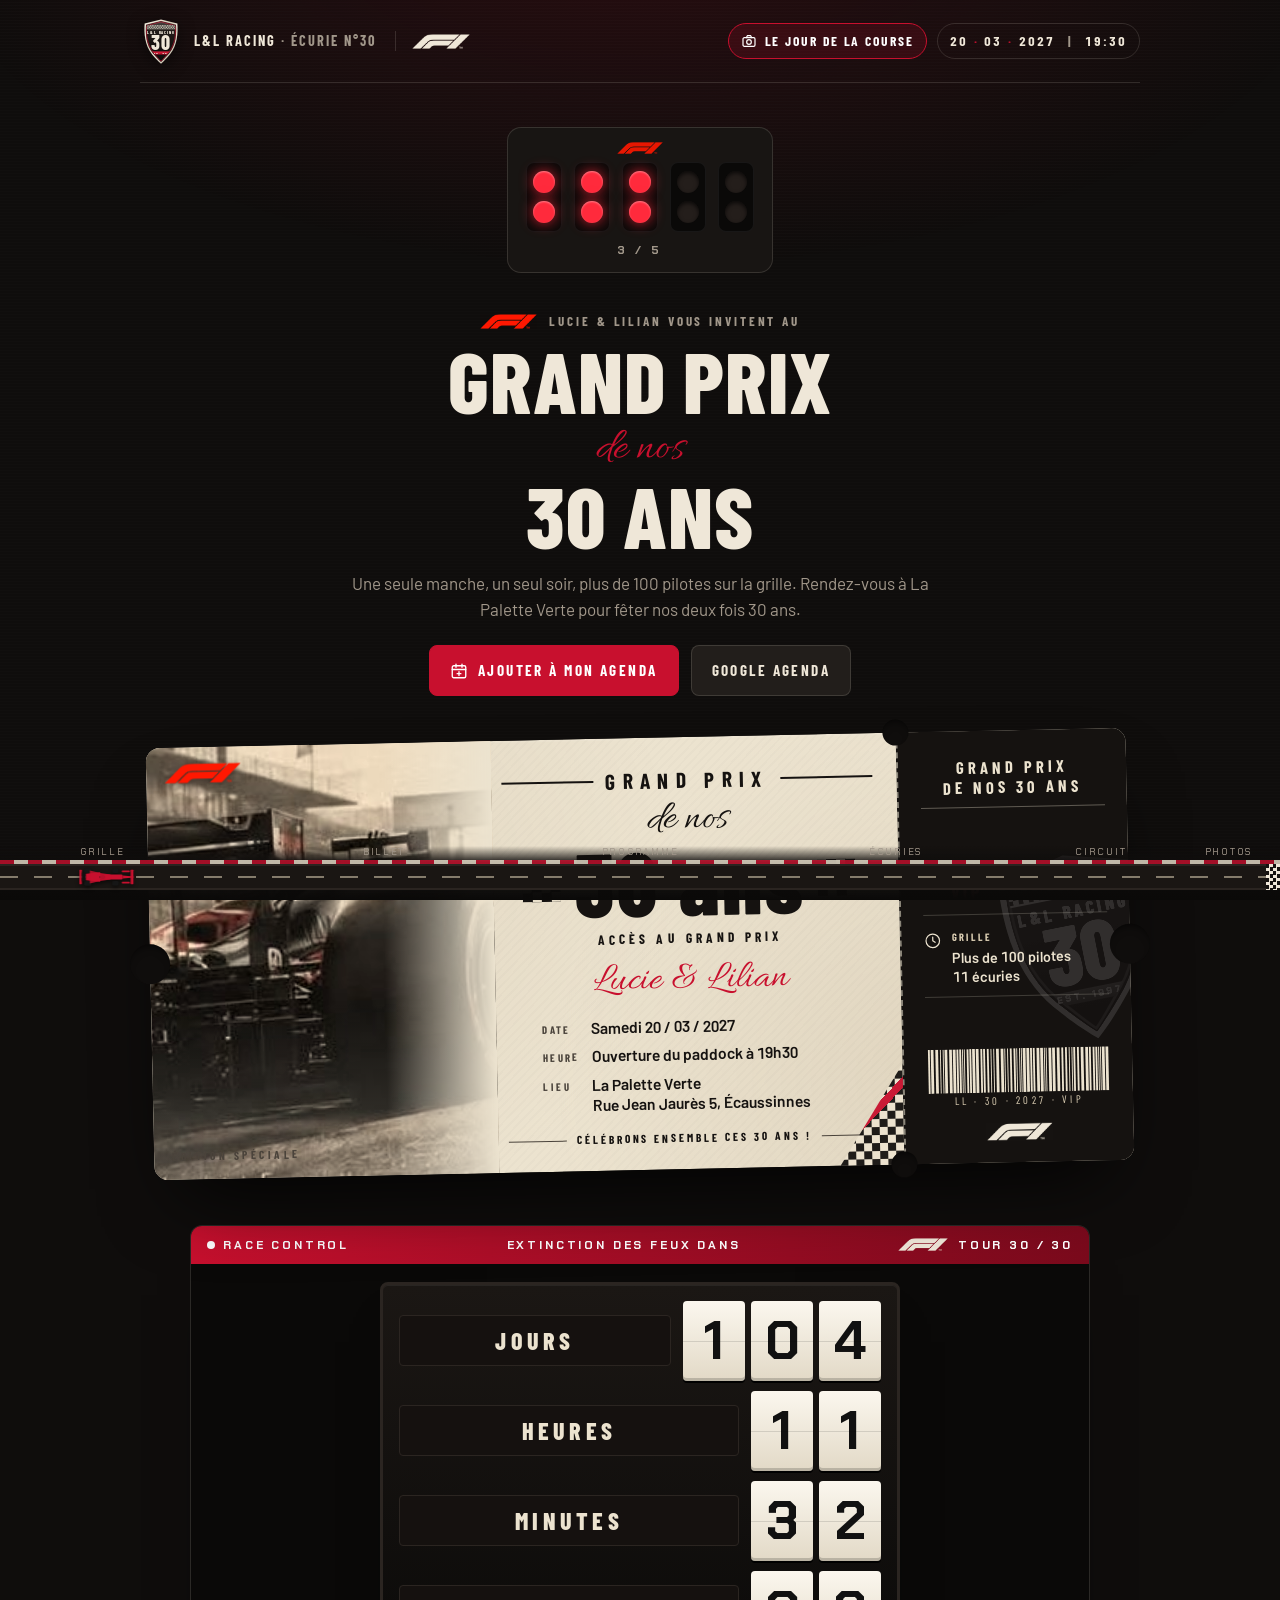
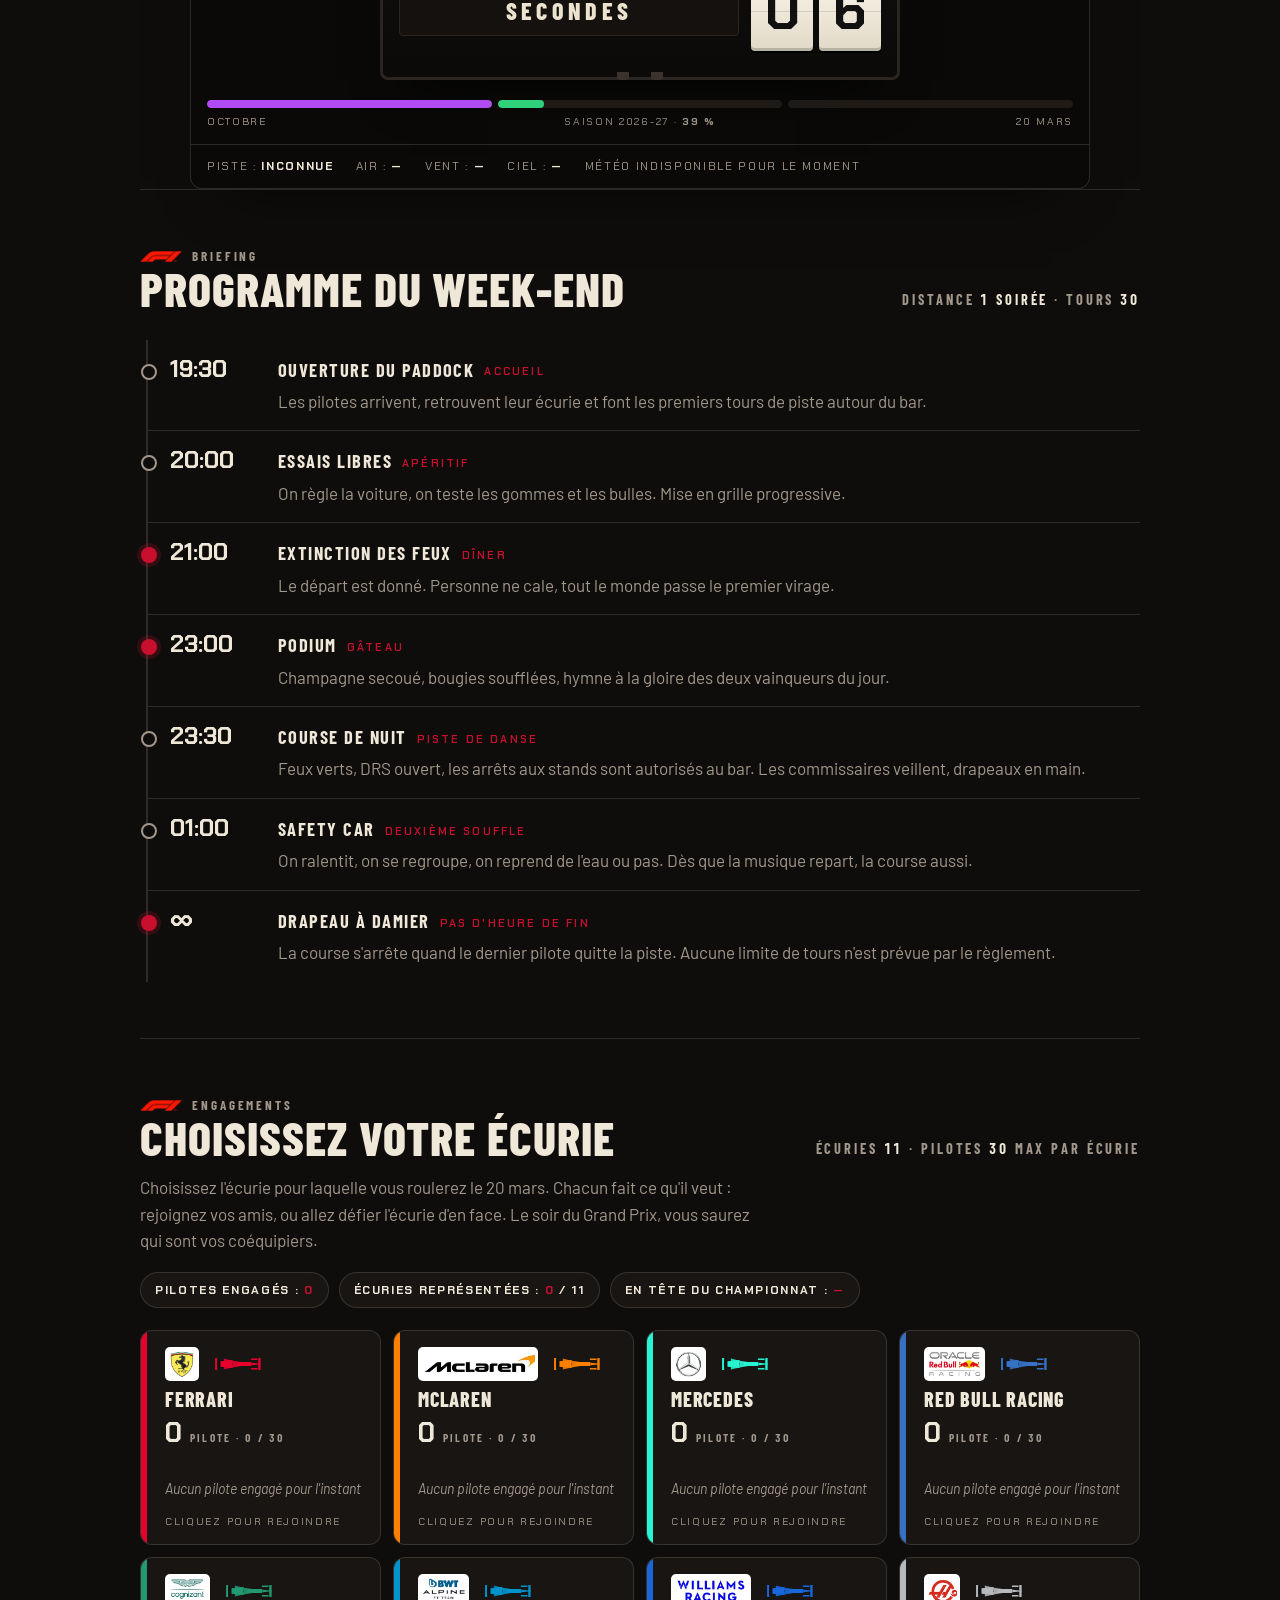
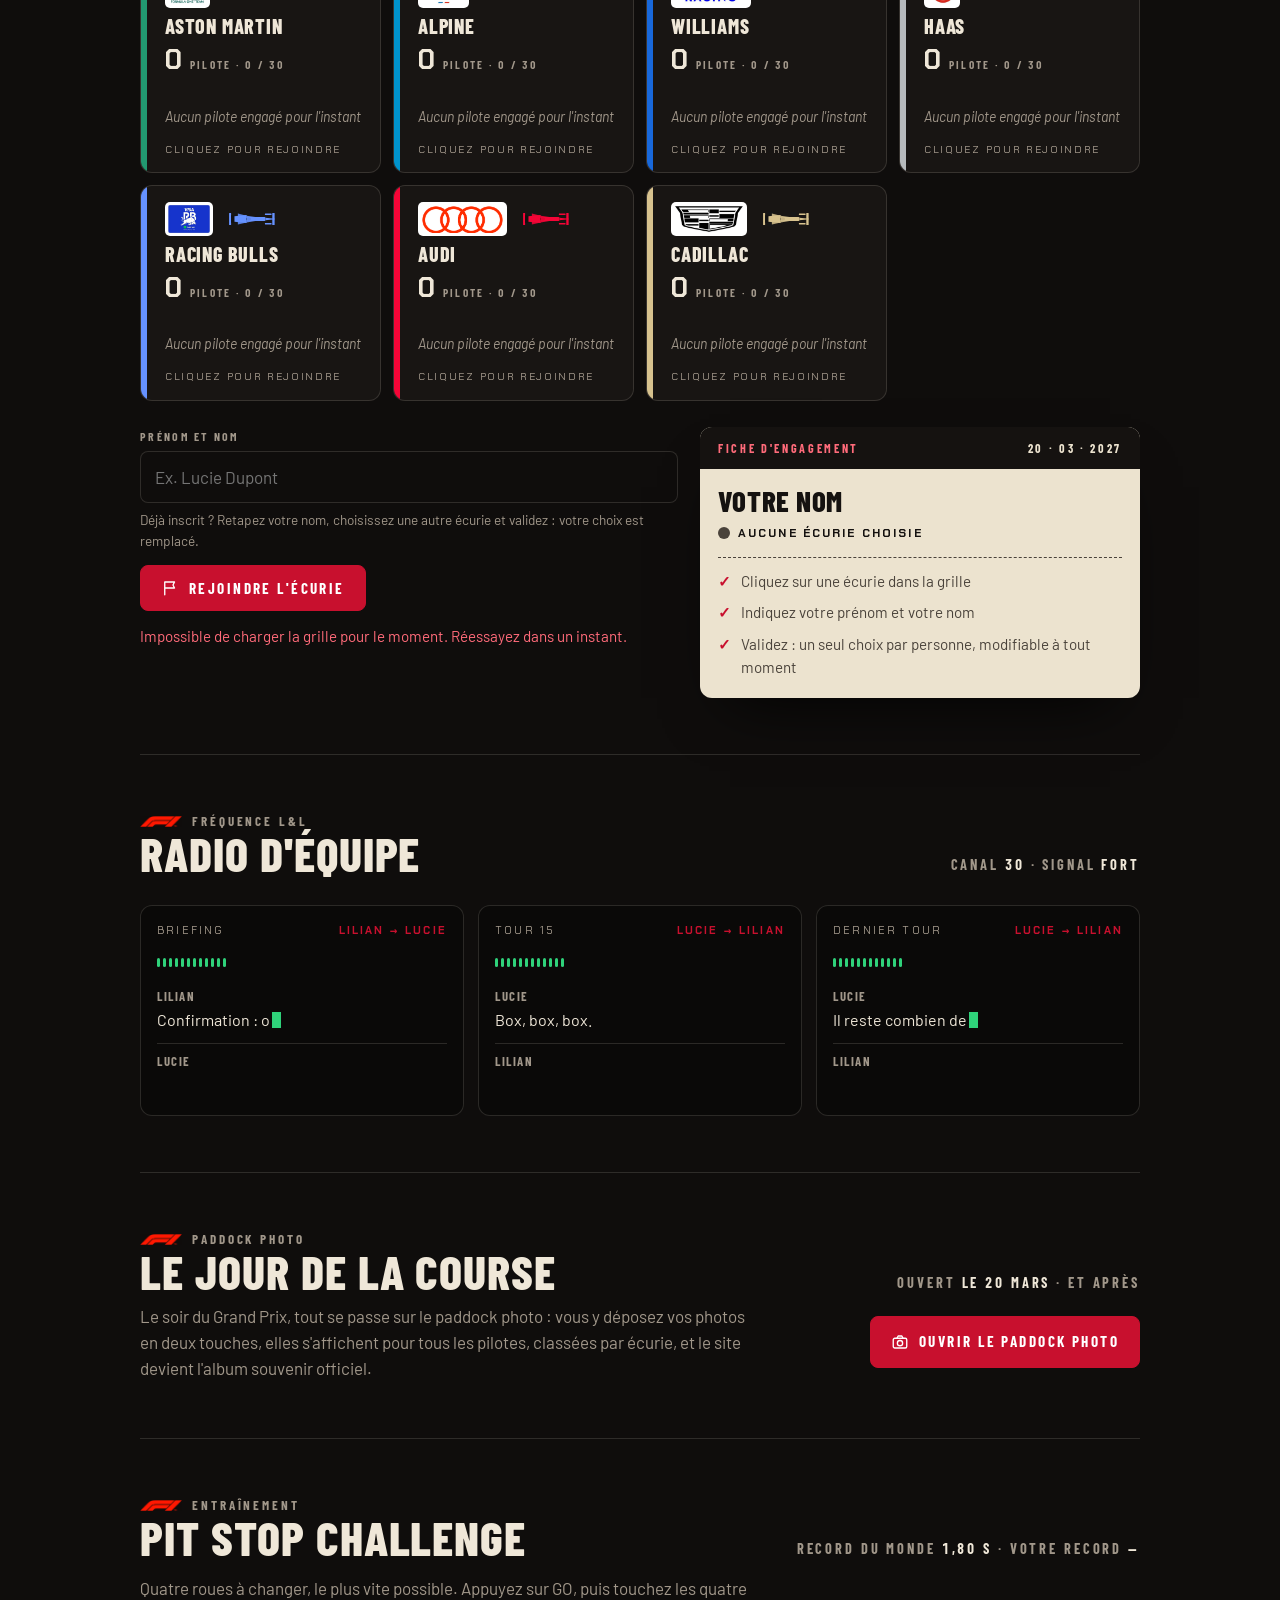
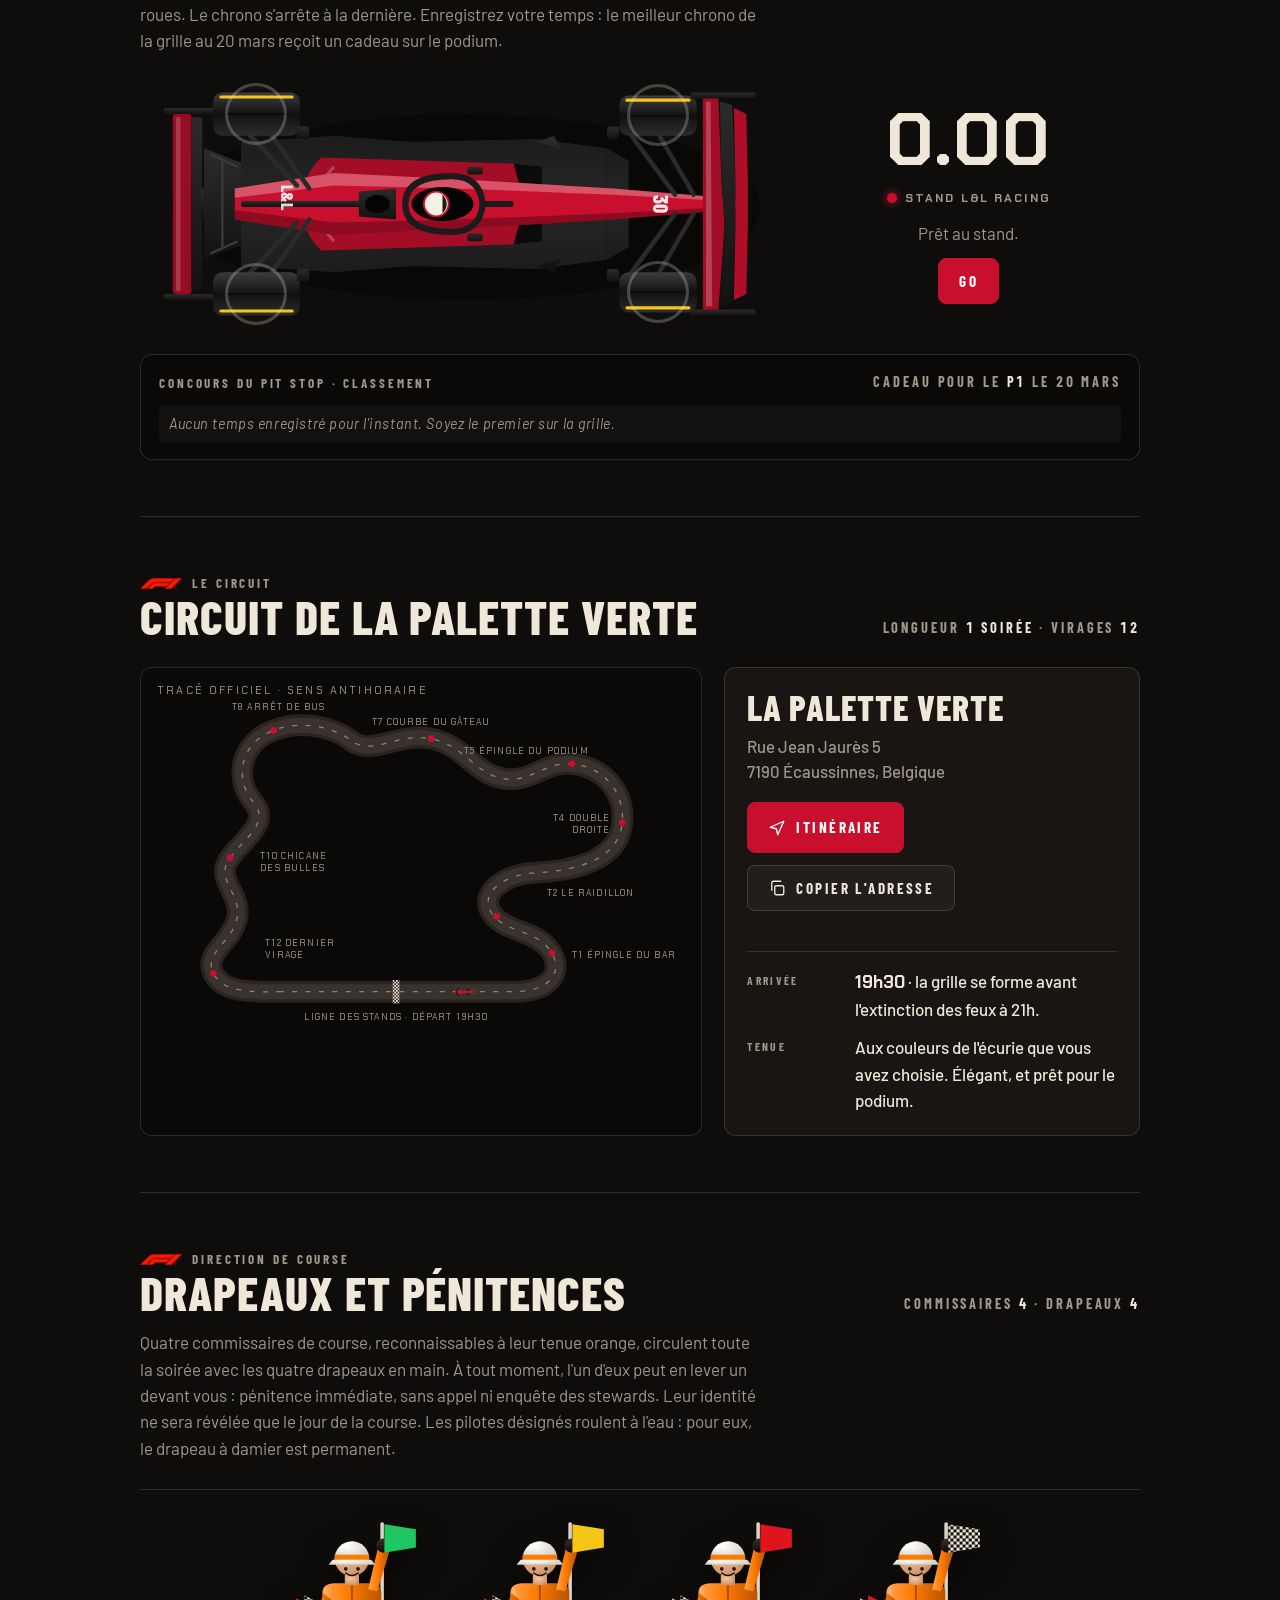
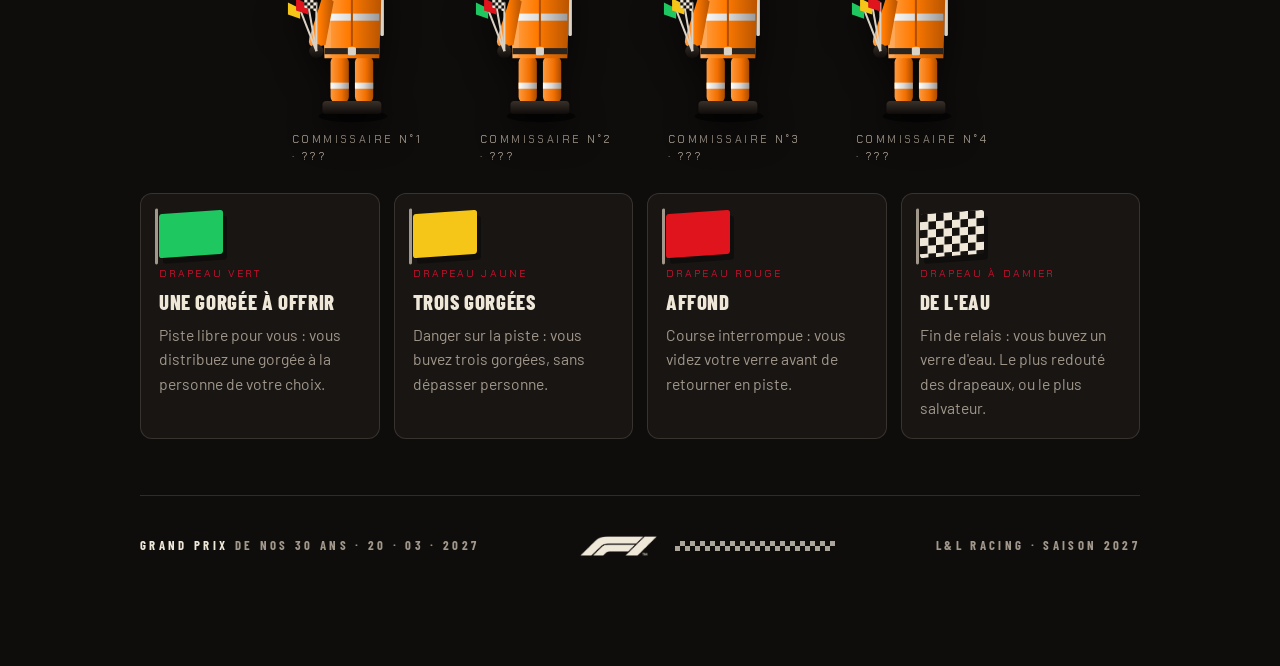
==== commit 7dc931b8: "Programme : nouvelle formulation de l'étape Safety car Co-Authored-By: Claude Fable 5.1 <noreply@ant" ====
--- a/index.html
+++ b/index.html
@@ -723,7 +723,7 @@
       <li class="key"><time>21:00</time><div><h3>Extinction des feux<small>Dîner</small></h3><p>Le départ est donné. Personne ne cale, tout le monde passe le premier virage.</p></div></li>
       <li class="key"><time>23:00</time><div><h3>Podium<small>Gâteau</small></h3><p>Champagne secoué, bougies soufflées, hymne à la gloire des deux vainqueurs du jour.</p></div></li>
       <li><time>23:30</time><div><h3>Course de nuit<small>Piste de danse</small></h3><p>Feux verts, DRS ouvert, les arrêts aux stands sont autorisés au bar. Les commissaires veillent, drapeaux en main.</p></div></li>
-      <li><time>01:00</time><div><h3>Safety car<small>Deuxième souffle</small></h3><p>On ralentit, on se regroupe, on reprend de l'eau ou pas. Relance au premier riff.</p></div></li>
+      <li><time>01:00</time><div><h3>Safety car<small>Deuxième souffle</small></h3><p>On ralentit, on se regroupe, on reprend de l'eau ou pas. Dès que la musique repart, la course aussi.</p></div></li>
       <li class="key"><time>∞</time><div><h3>Drapeau à damier<small>Pas d'heure de fin</small></h3><p>La course s'arrête quand le dernier pilote quitte la piste. Aucune limite de tours n'est prévue par le règlement.</p></div></li>
     </ol>
   </section>
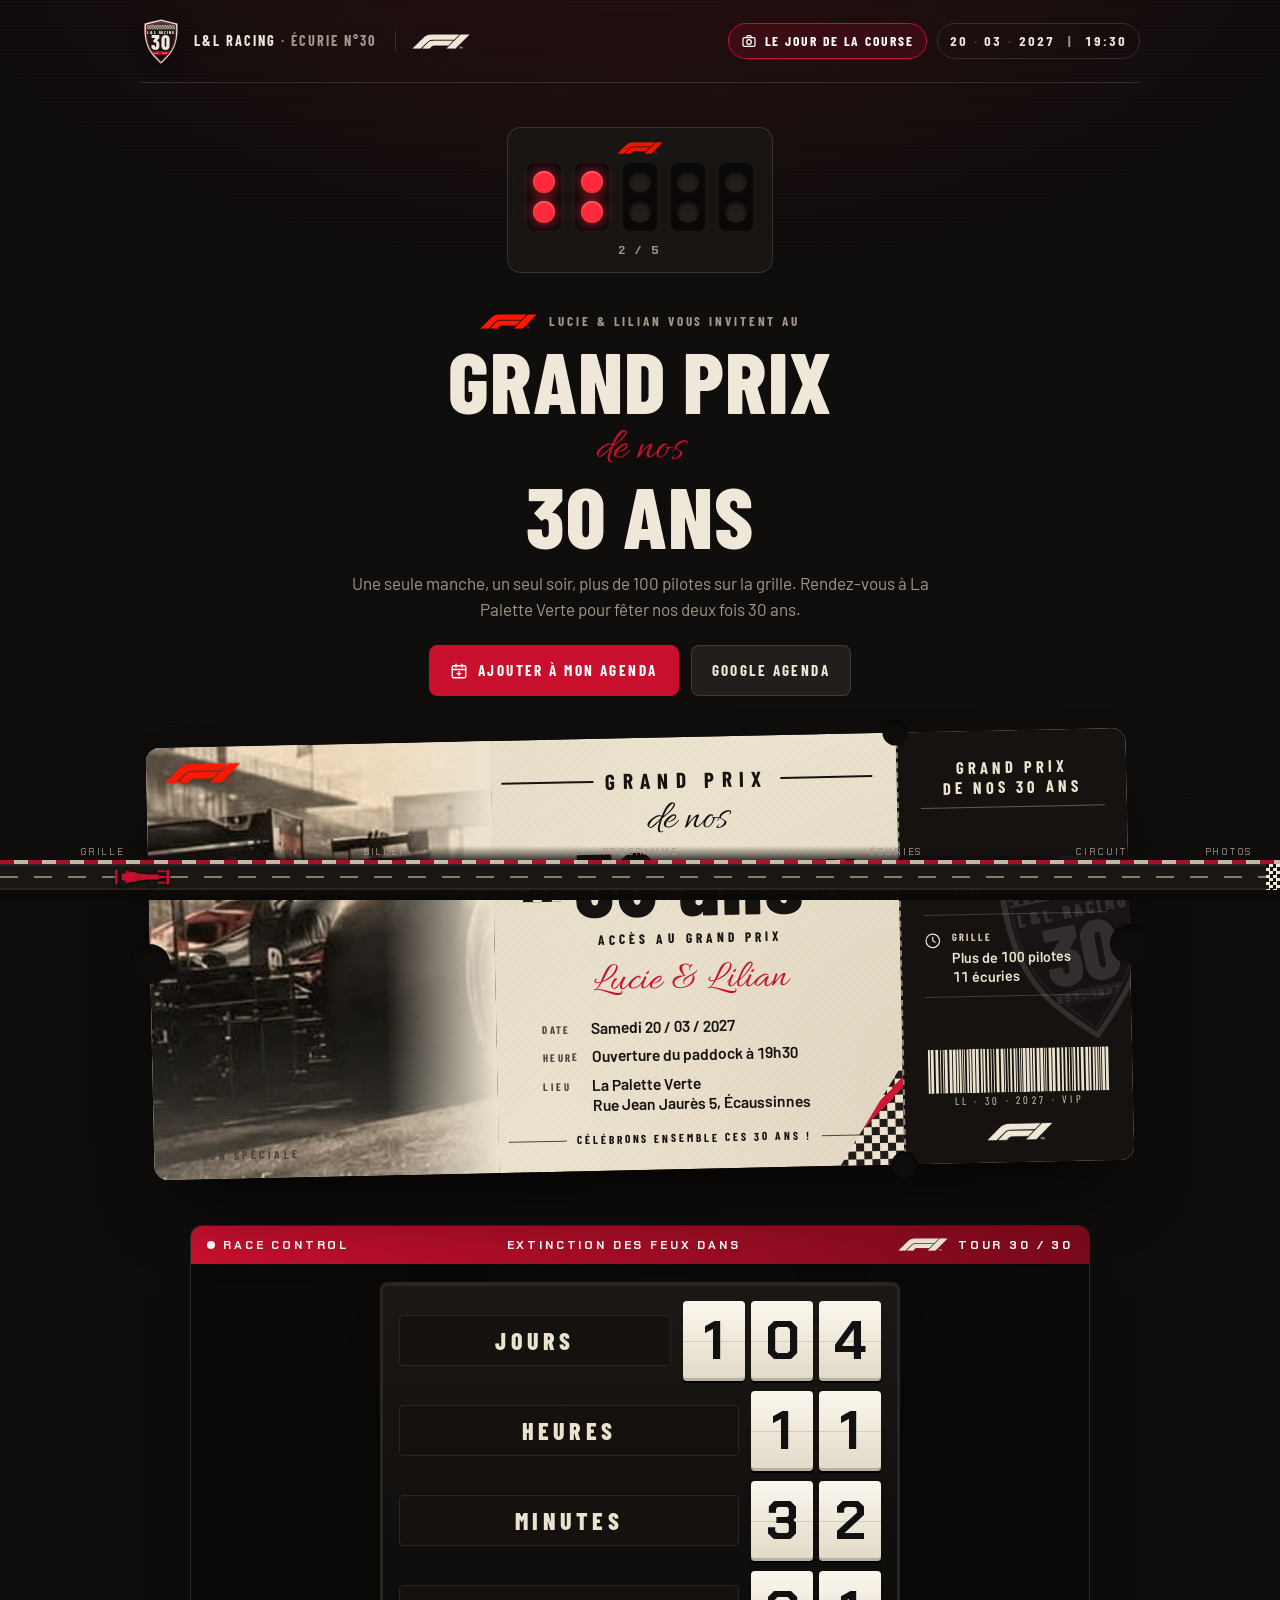
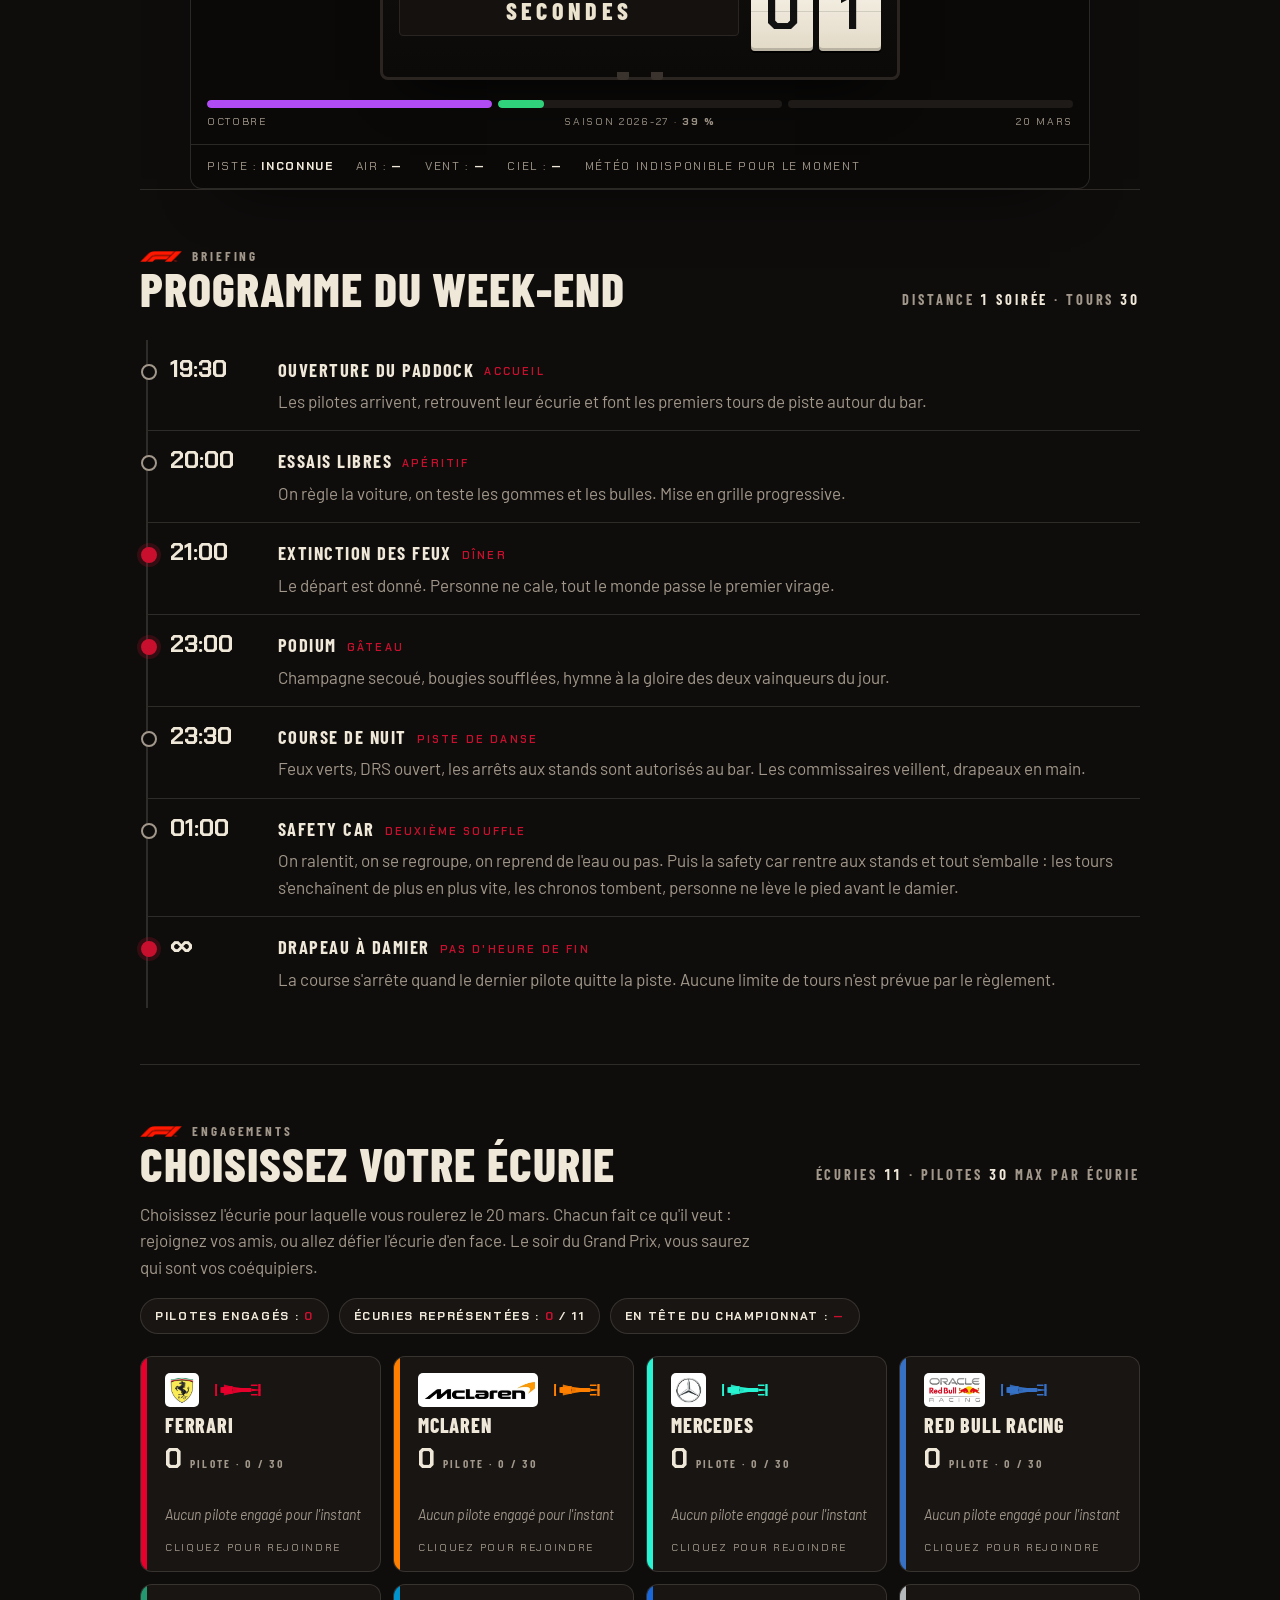
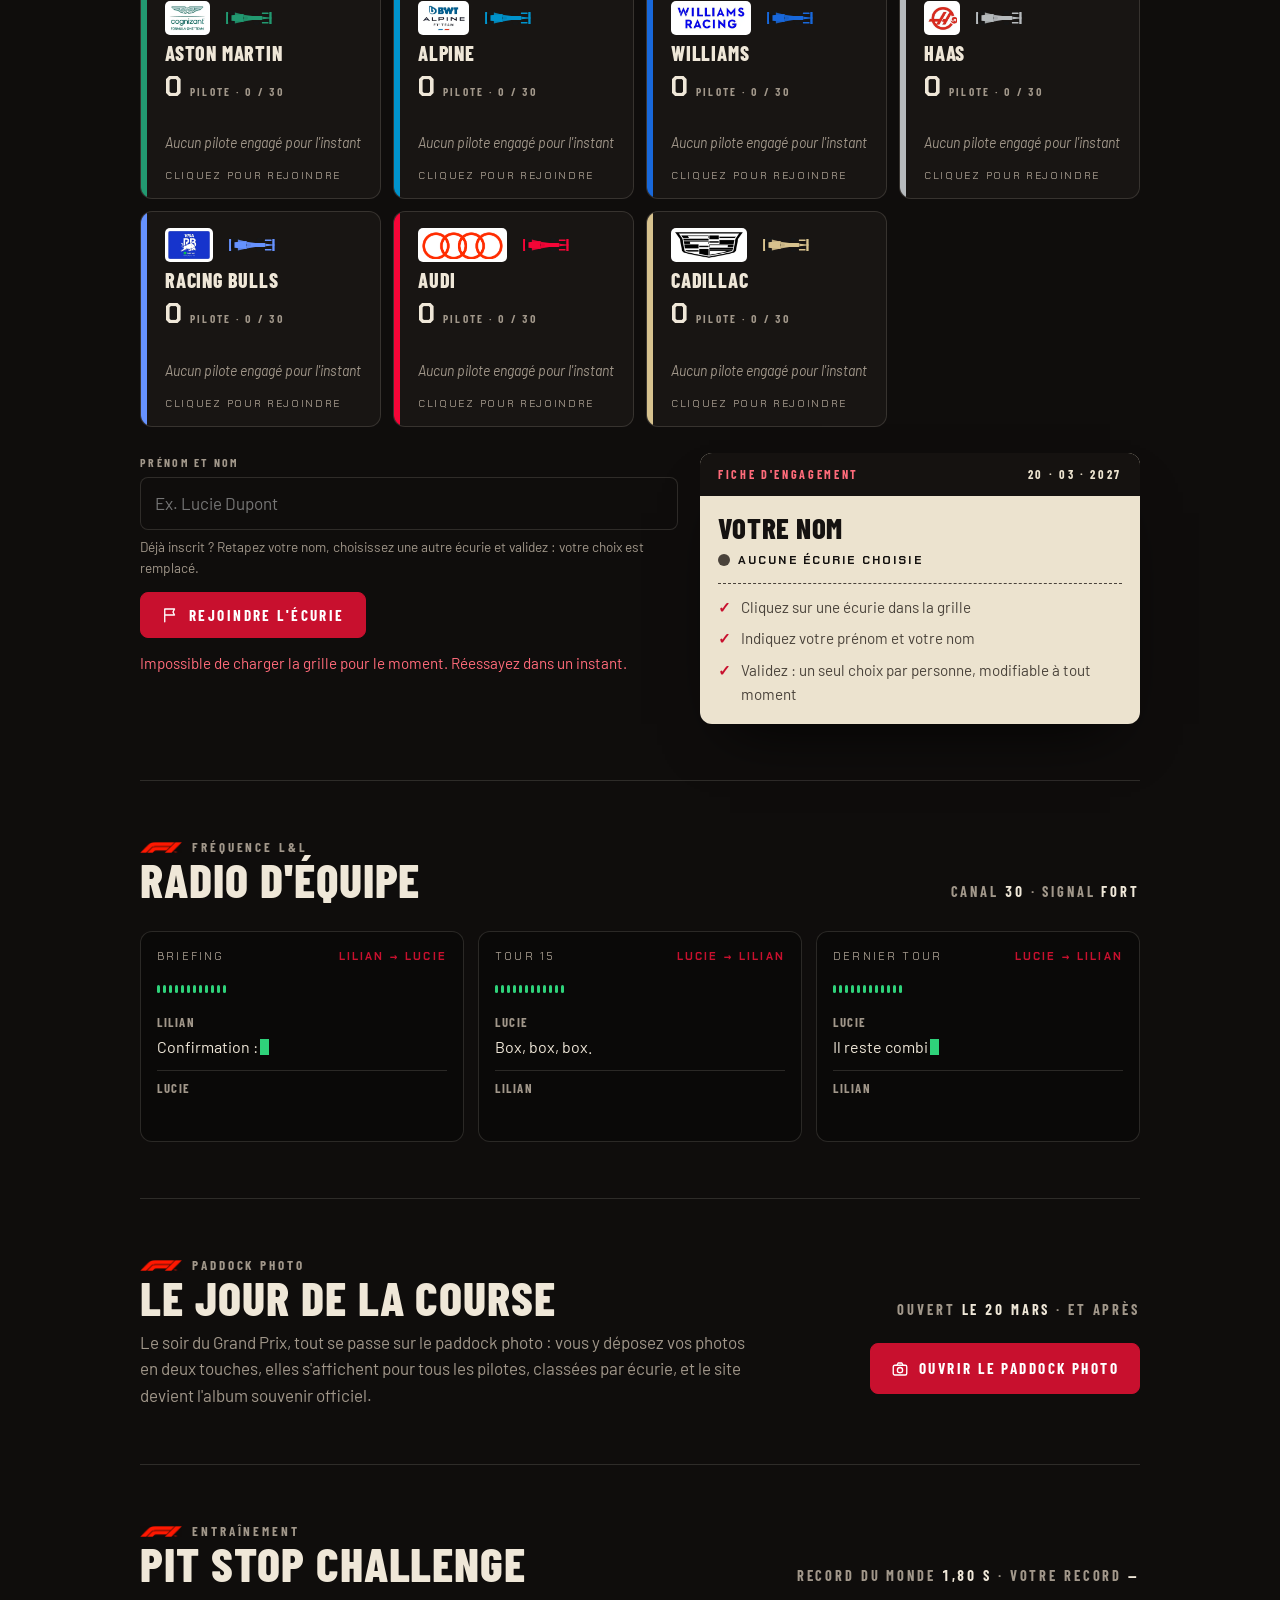
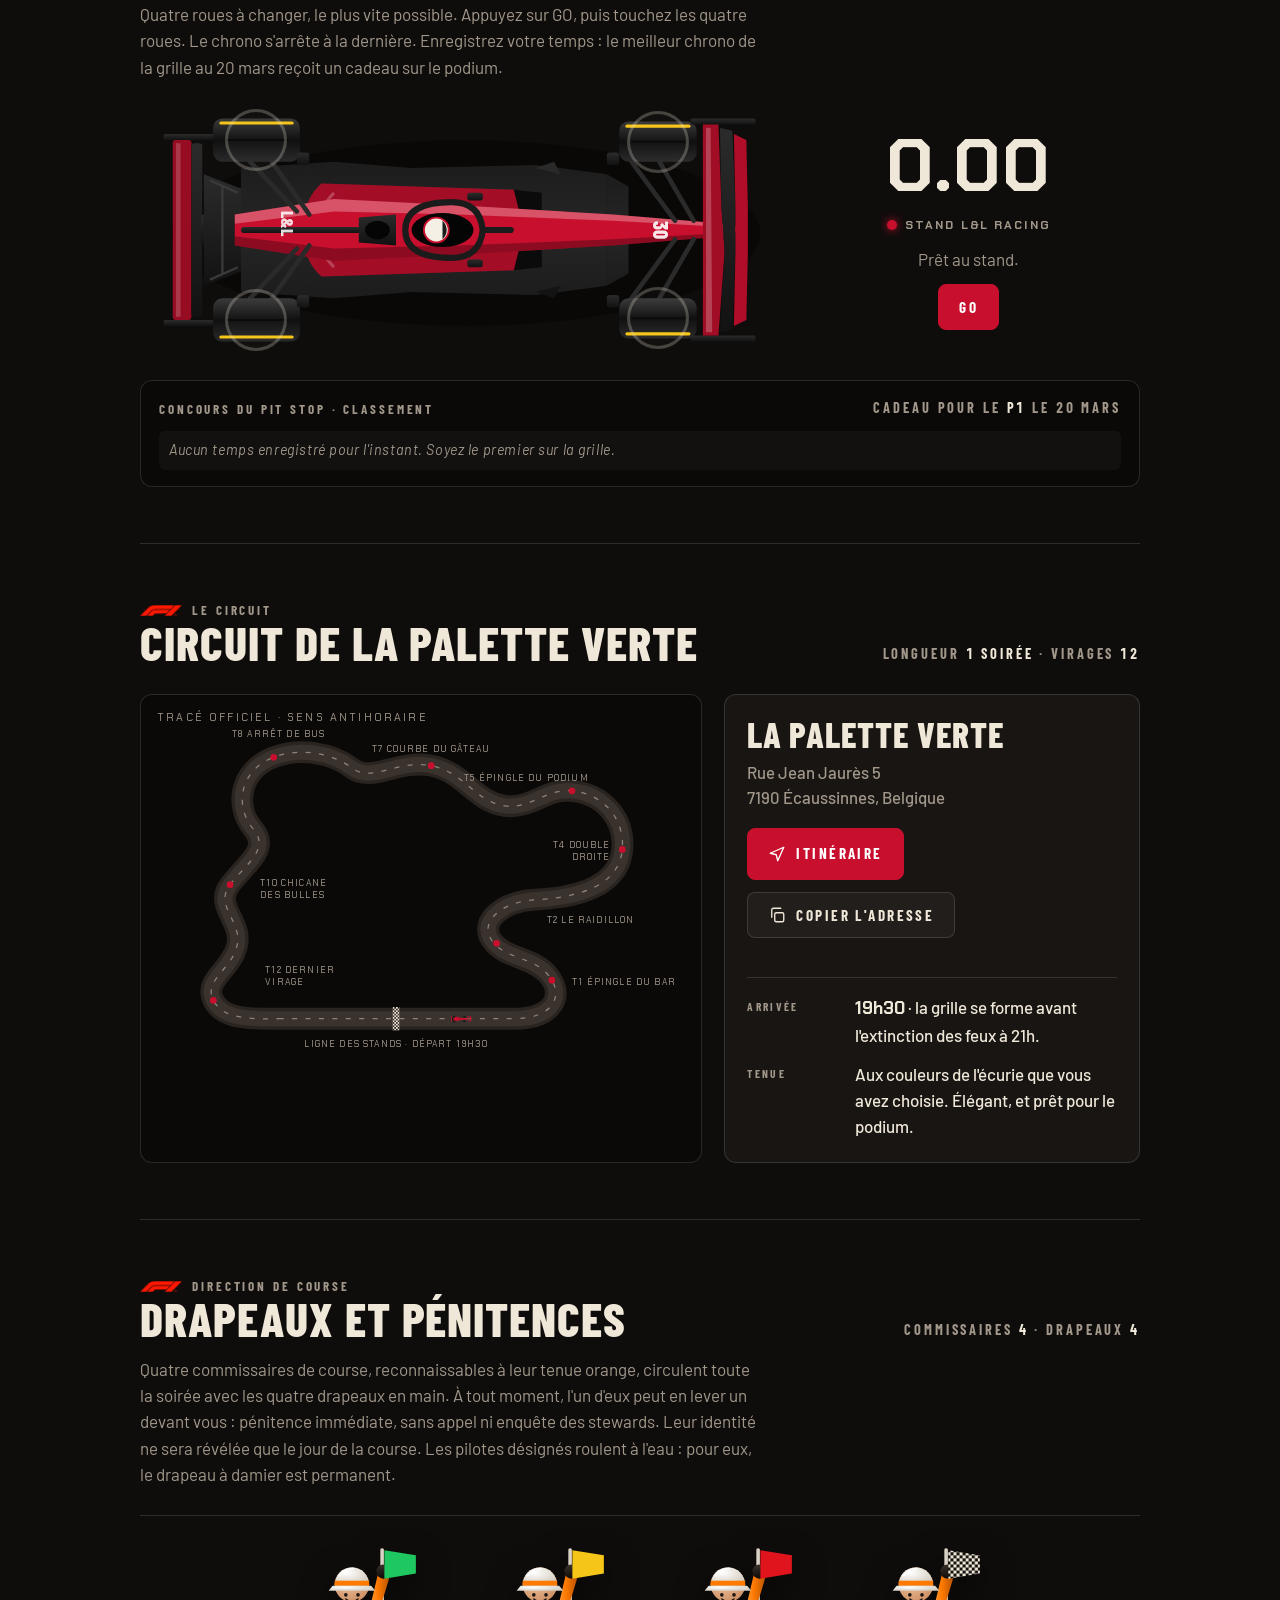
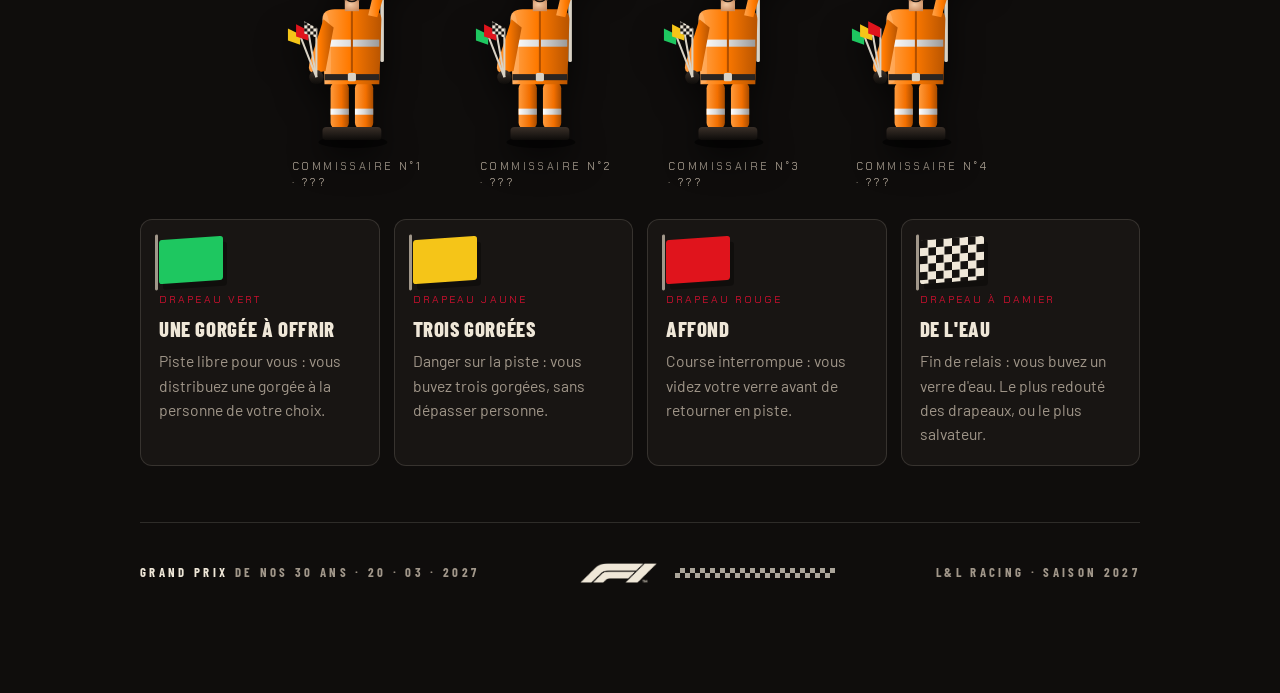
==== commit 787e9f7a: "Programme : étape Safety car, la course s'emballe après la relance Co-Authored-By: Claude Fable 5.1 " ====
--- a/index.html
+++ b/index.html
@@ -723,7 +723,7 @@
       <li class="key"><time>21:00</time><div><h3>Extinction des feux<small>Dîner</small></h3><p>Le départ est donné. Personne ne cale, tout le monde passe le premier virage.</p></div></li>
       <li class="key"><time>23:00</time><div><h3>Podium<small>Gâteau</small></h3><p>Champagne secoué, bougies soufflées, hymne à la gloire des deux vainqueurs du jour.</p></div></li>
       <li><time>23:30</time><div><h3>Course de nuit<small>Piste de danse</small></h3><p>Feux verts, DRS ouvert, les arrêts aux stands sont autorisés au bar. Les commissaires veillent, drapeaux en main.</p></div></li>
-      <li><time>01:00</time><div><h3>Safety car<small>Deuxième souffle</small></h3><p>On ralentit, on se regroupe, on reprend de l'eau ou pas. Dès que la musique repart, la course aussi.</p></div></li>
+      <li><time>01:00</time><div><h3>Safety car<small>Deuxième souffle</small></h3><p>On ralentit, on se regroupe, on reprend de l'eau ou pas. Puis la safety car rentre aux stands et tout s'emballe : les tours s'enchaînent de plus en plus vite, les chronos tombent, personne ne lève le pied avant le damier.</p></div></li>
       <li class="key"><time>∞</time><div><h3>Drapeau à damier<small>Pas d'heure de fin</small></h3><p>La course s'arrête quand le dernier pilote quitte la piste. Aucune limite de tours n'est prévue par le règlement.</p></div></li>
     </ol>
   </section>
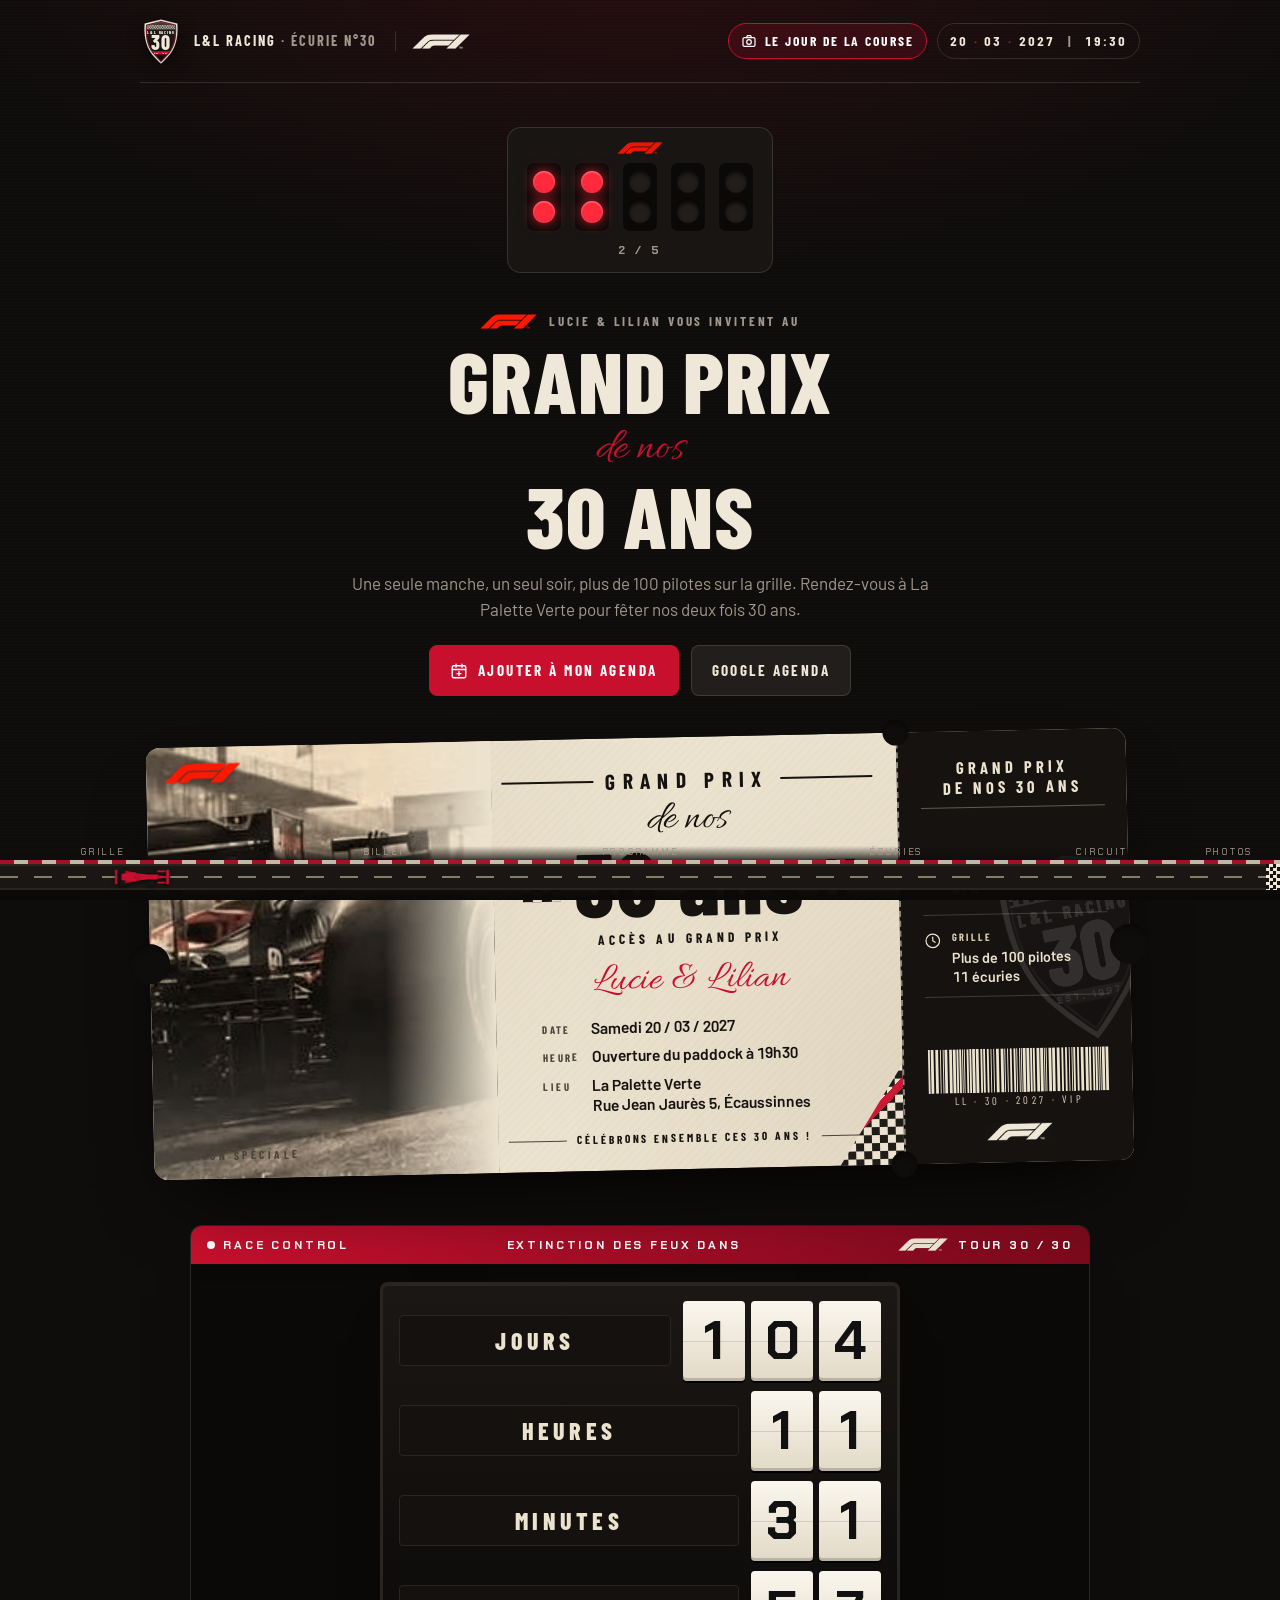
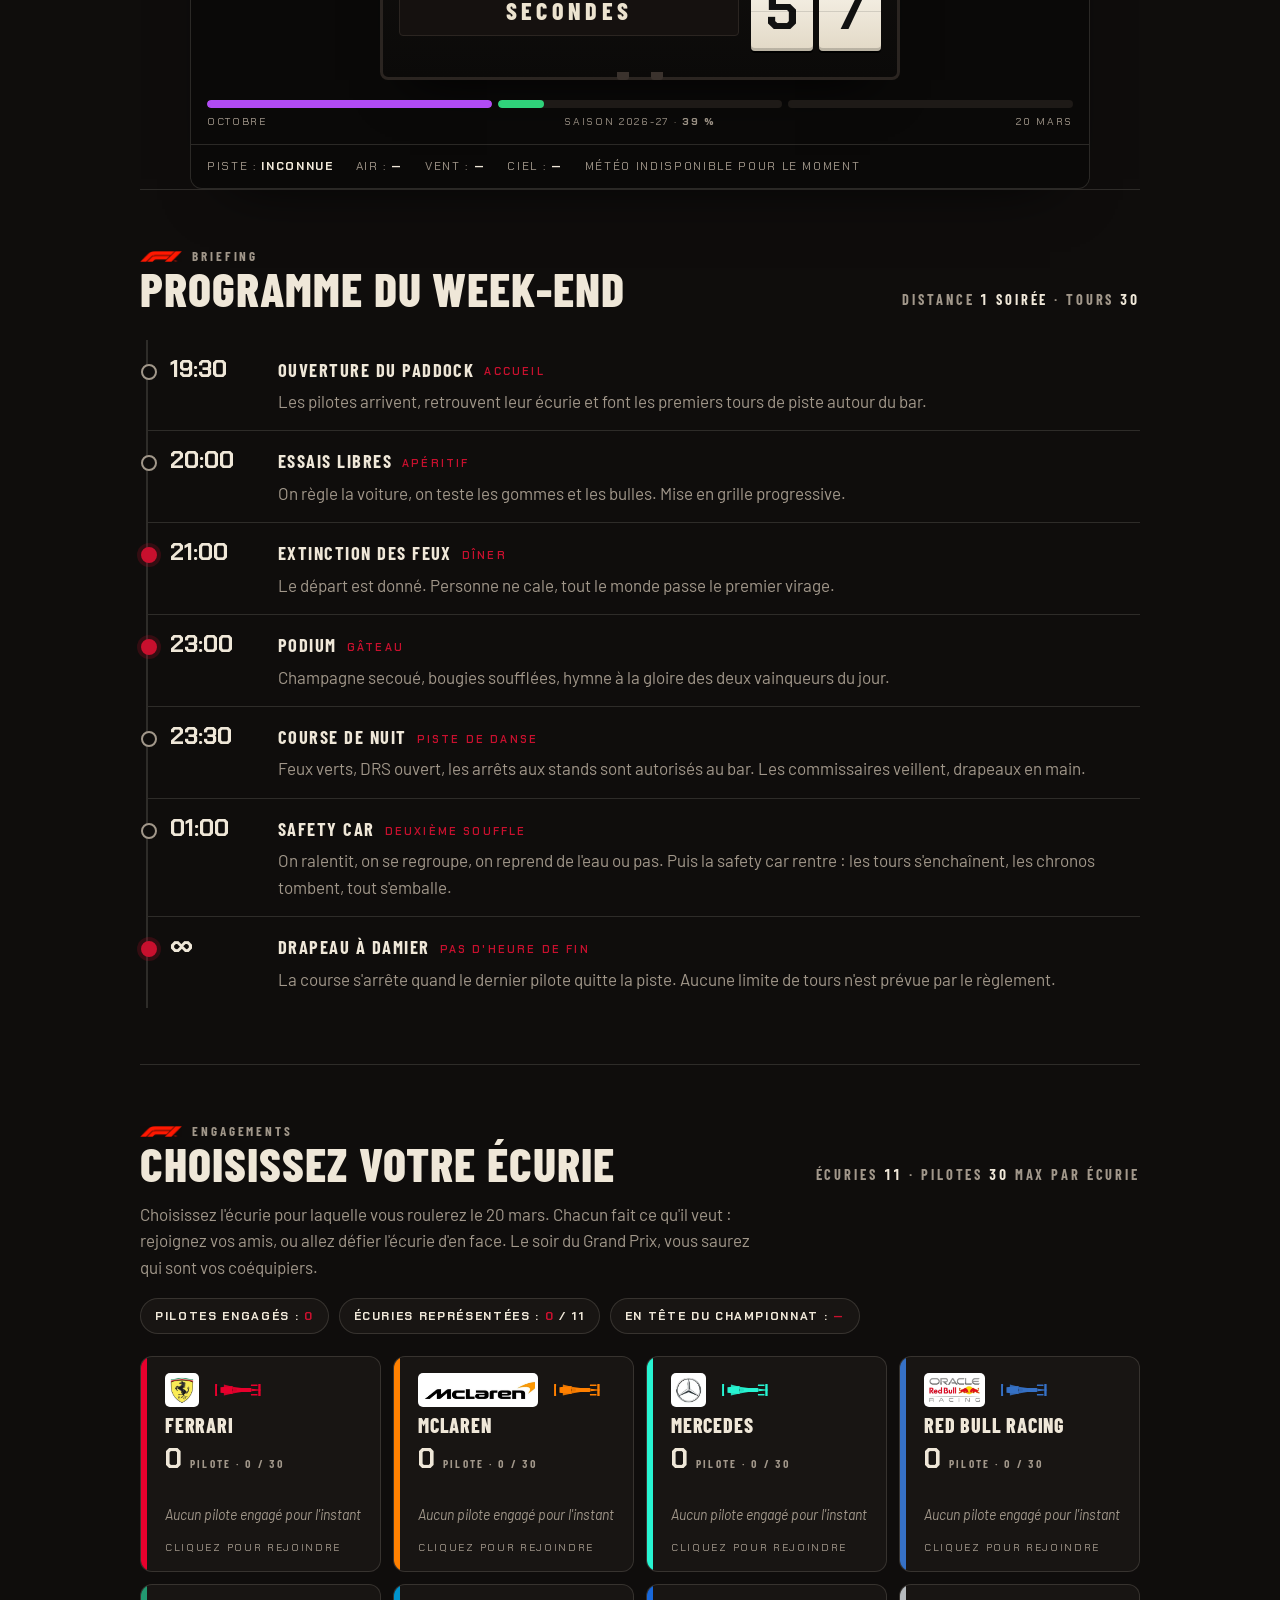
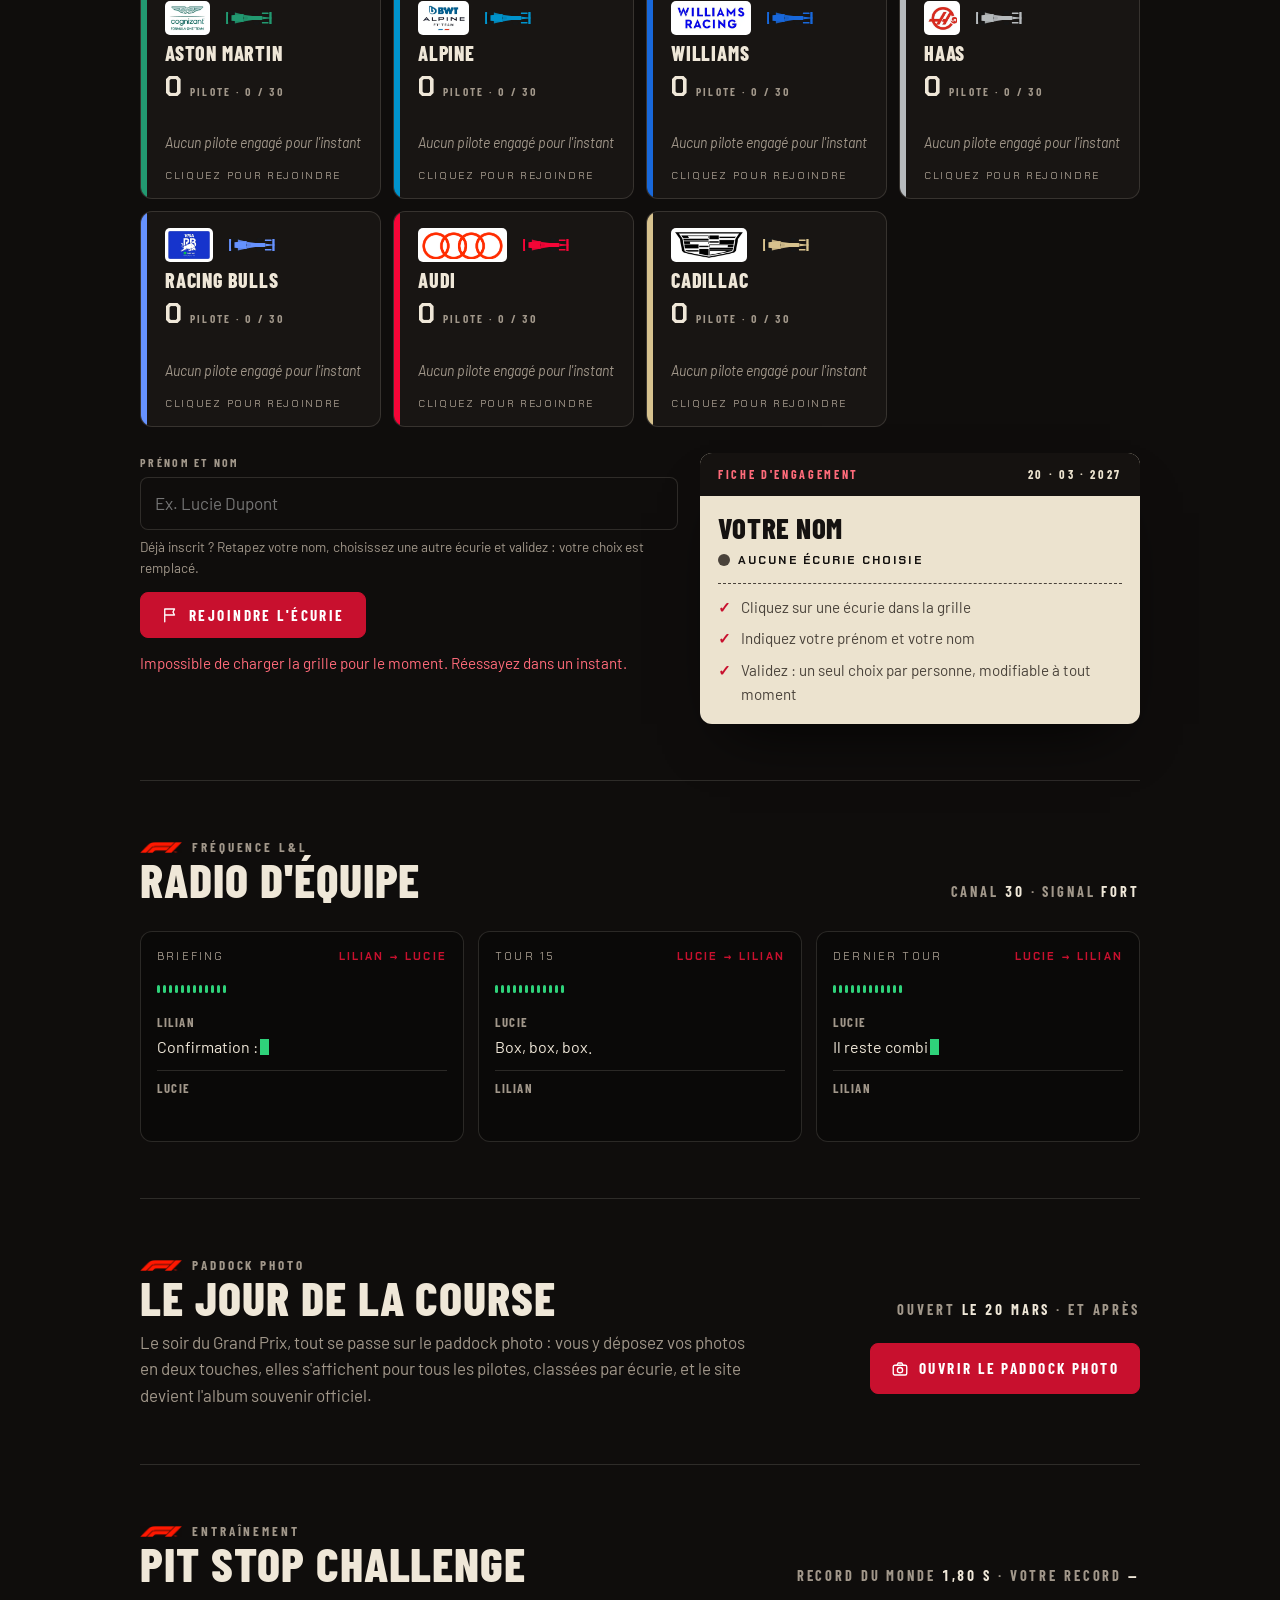
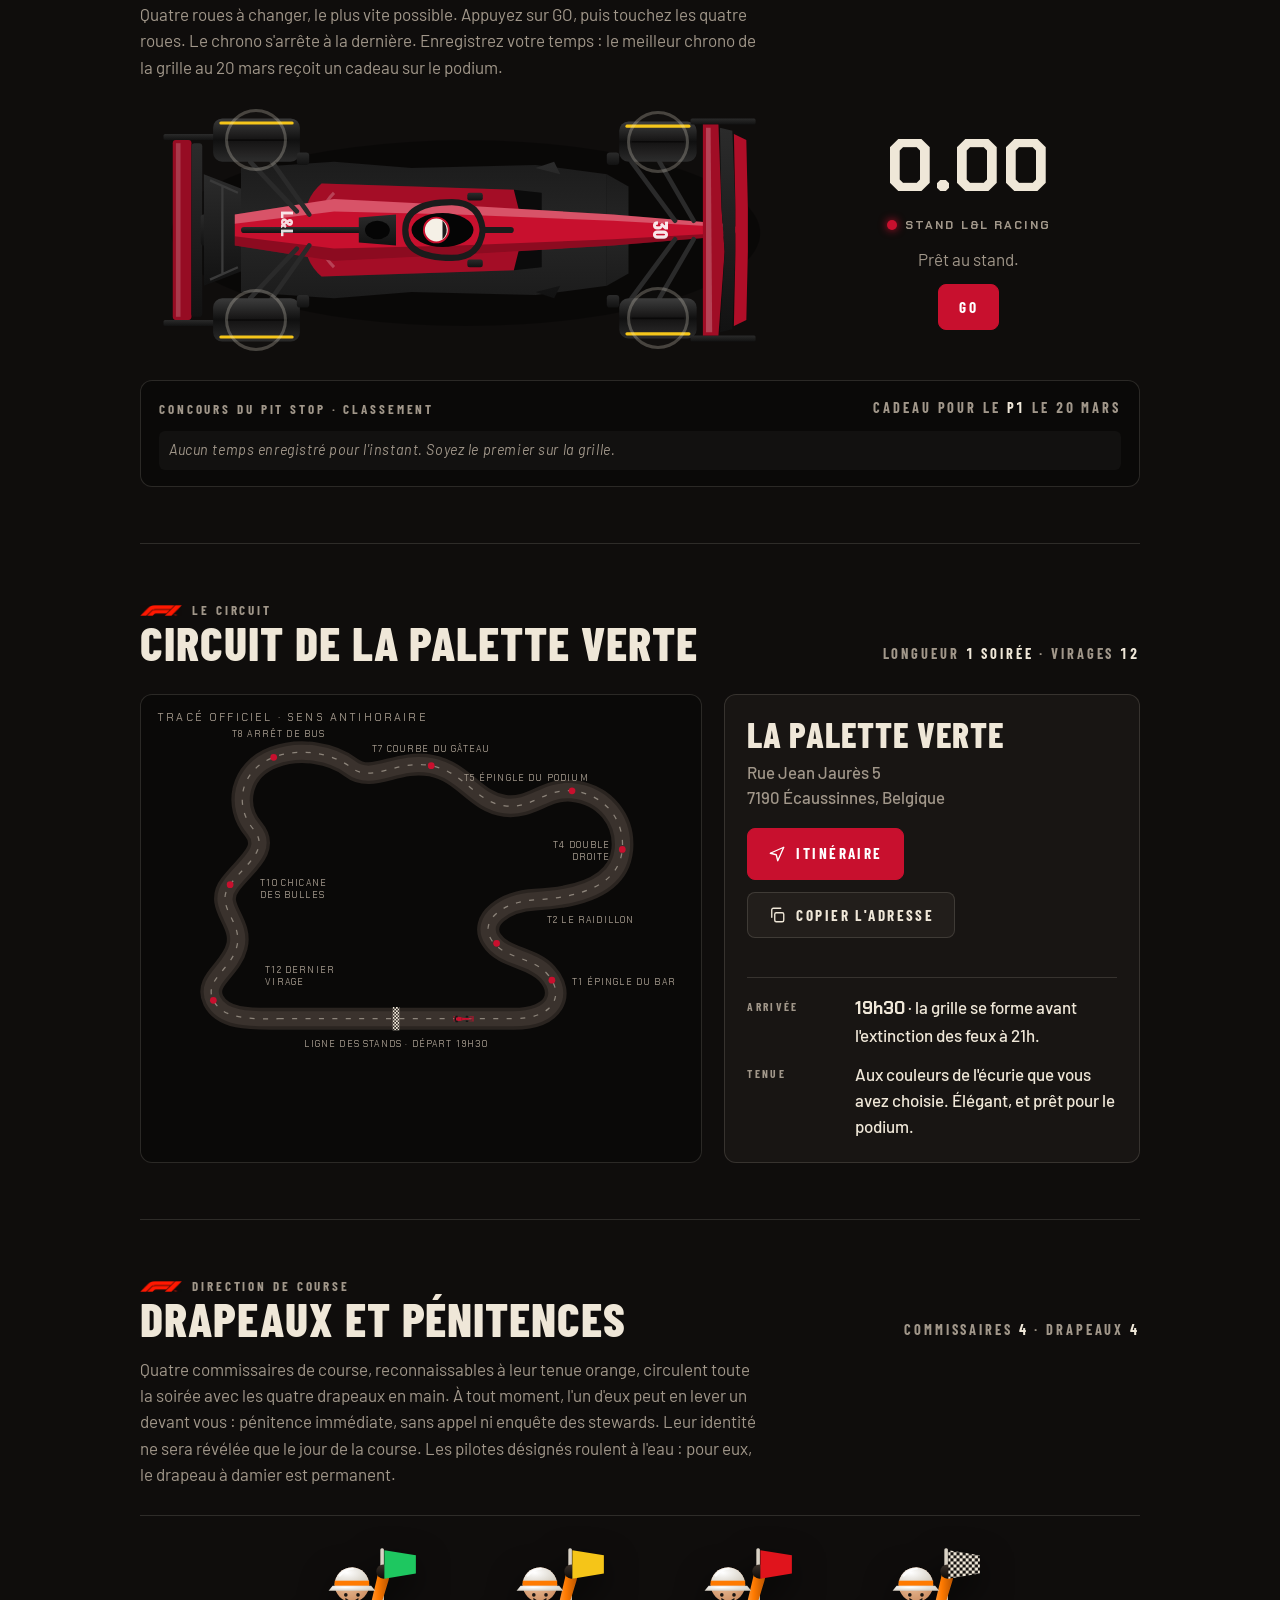
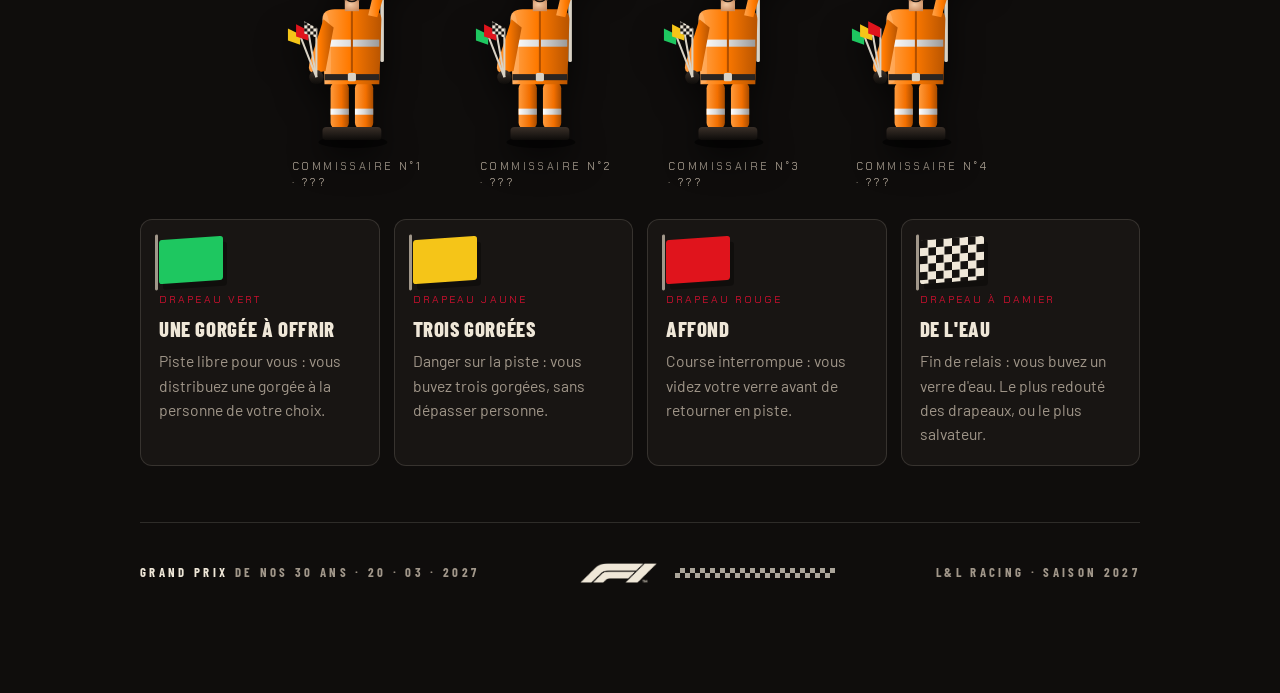
==== commit 69f876d2: "Programme : étape Safety car, version courte Co-Authored-By: Claude Fable 5.1 <noreply@anthropic.com" ====
--- a/index.html
+++ b/index.html
@@ -723,7 +723,7 @@
       <li class="key"><time>21:00</time><div><h3>Extinction des feux<small>Dîner</small></h3><p>Le départ est donné. Personne ne cale, tout le monde passe le premier virage.</p></div></li>
       <li class="key"><time>23:00</time><div><h3>Podium<small>Gâteau</small></h3><p>Champagne secoué, bougies soufflées, hymne à la gloire des deux vainqueurs du jour.</p></div></li>
       <li><time>23:30</time><div><h3>Course de nuit<small>Piste de danse</small></h3><p>Feux verts, DRS ouvert, les arrêts aux stands sont autorisés au bar. Les commissaires veillent, drapeaux en main.</p></div></li>
-      <li><time>01:00</time><div><h3>Safety car<small>Deuxième souffle</small></h3><p>On ralentit, on se regroupe, on reprend de l'eau ou pas. Puis la safety car rentre aux stands et tout s'emballe : les tours s'enchaînent de plus en plus vite, les chronos tombent, personne ne lève le pied avant le damier.</p></div></li>
+      <li><time>01:00</time><div><h3>Safety car<small>Deuxième souffle</small></h3><p>On ralentit, on se regroupe, on reprend de l'eau ou pas. Puis la safety car rentre : les tours s'enchaînent, les chronos tombent, tout s'emballe.</p></div></li>
       <li class="key"><time>∞</time><div><h3>Drapeau à damier<small>Pas d'heure de fin</small></h3><p>La course s'arrête quand le dernier pilote quitte la piste. Aucune limite de tours n'est prévue par le règlement.</p></div></li>
     </ol>
   </section>
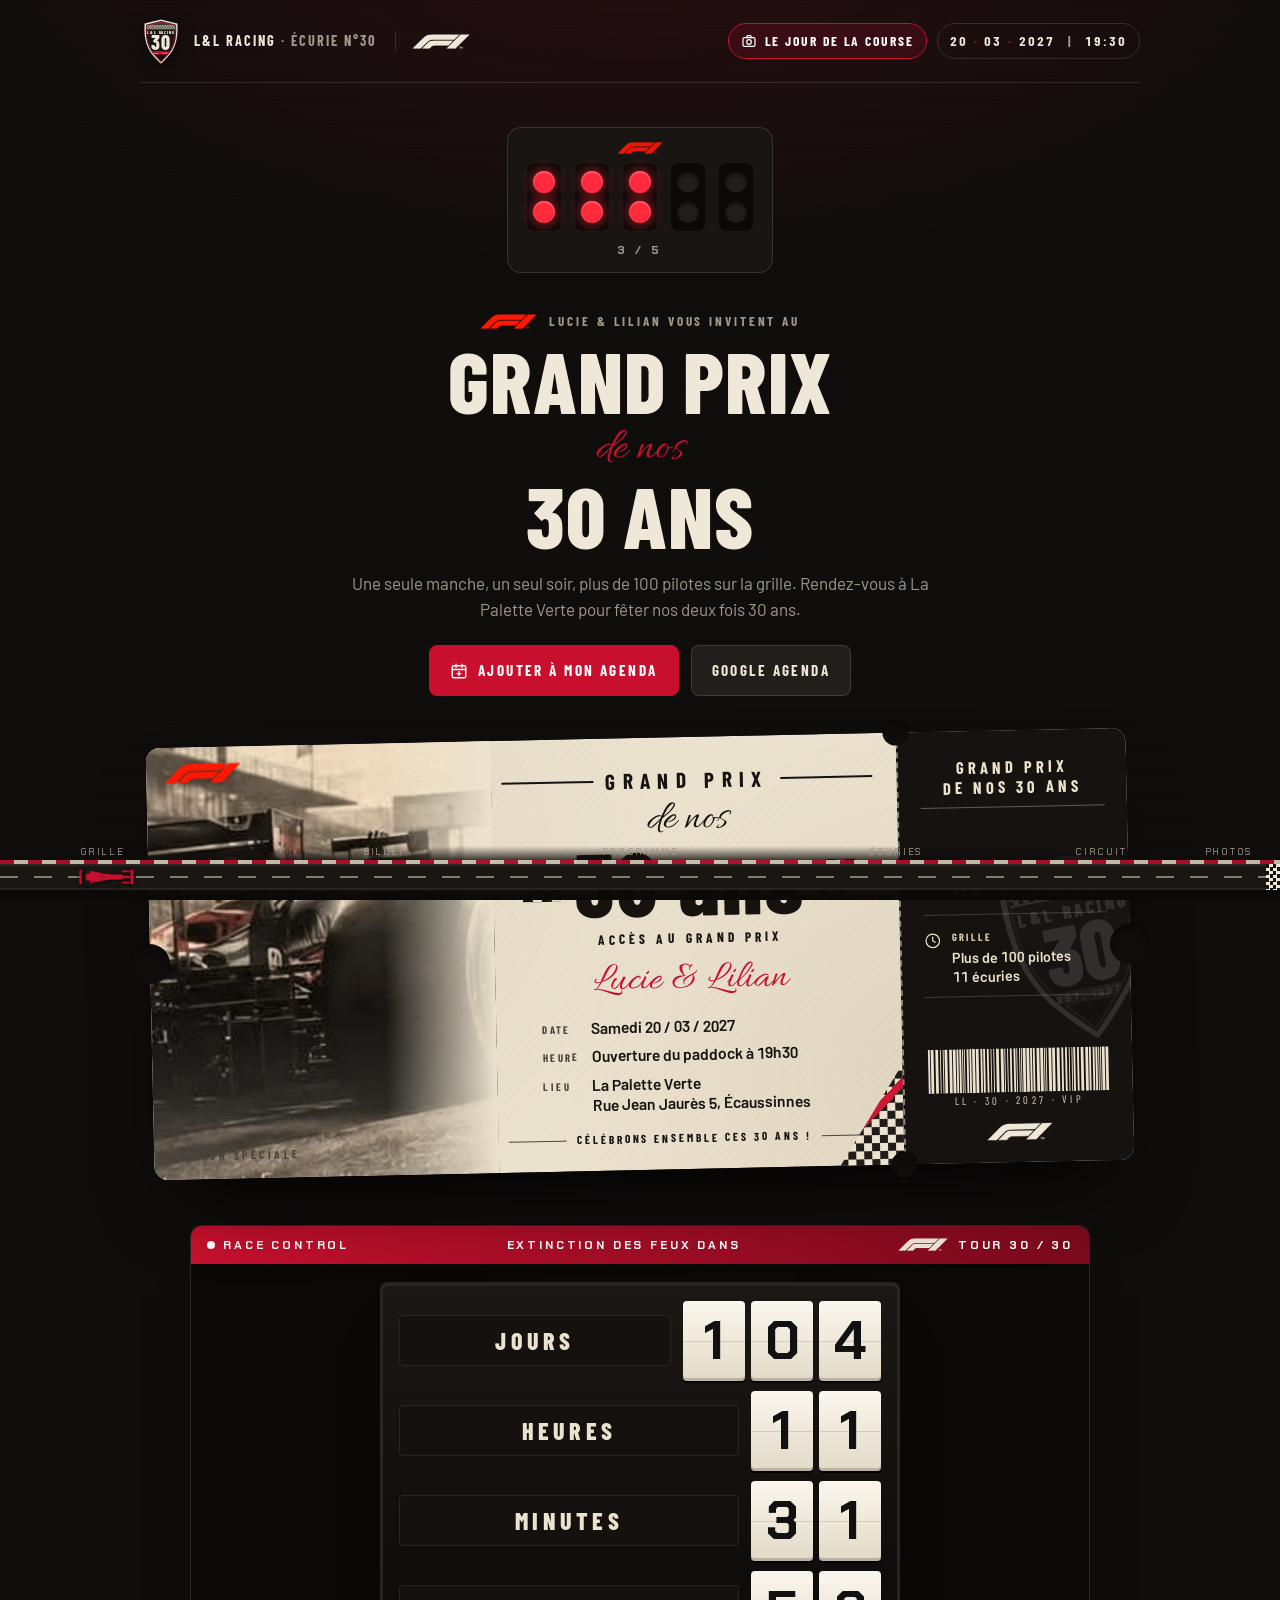
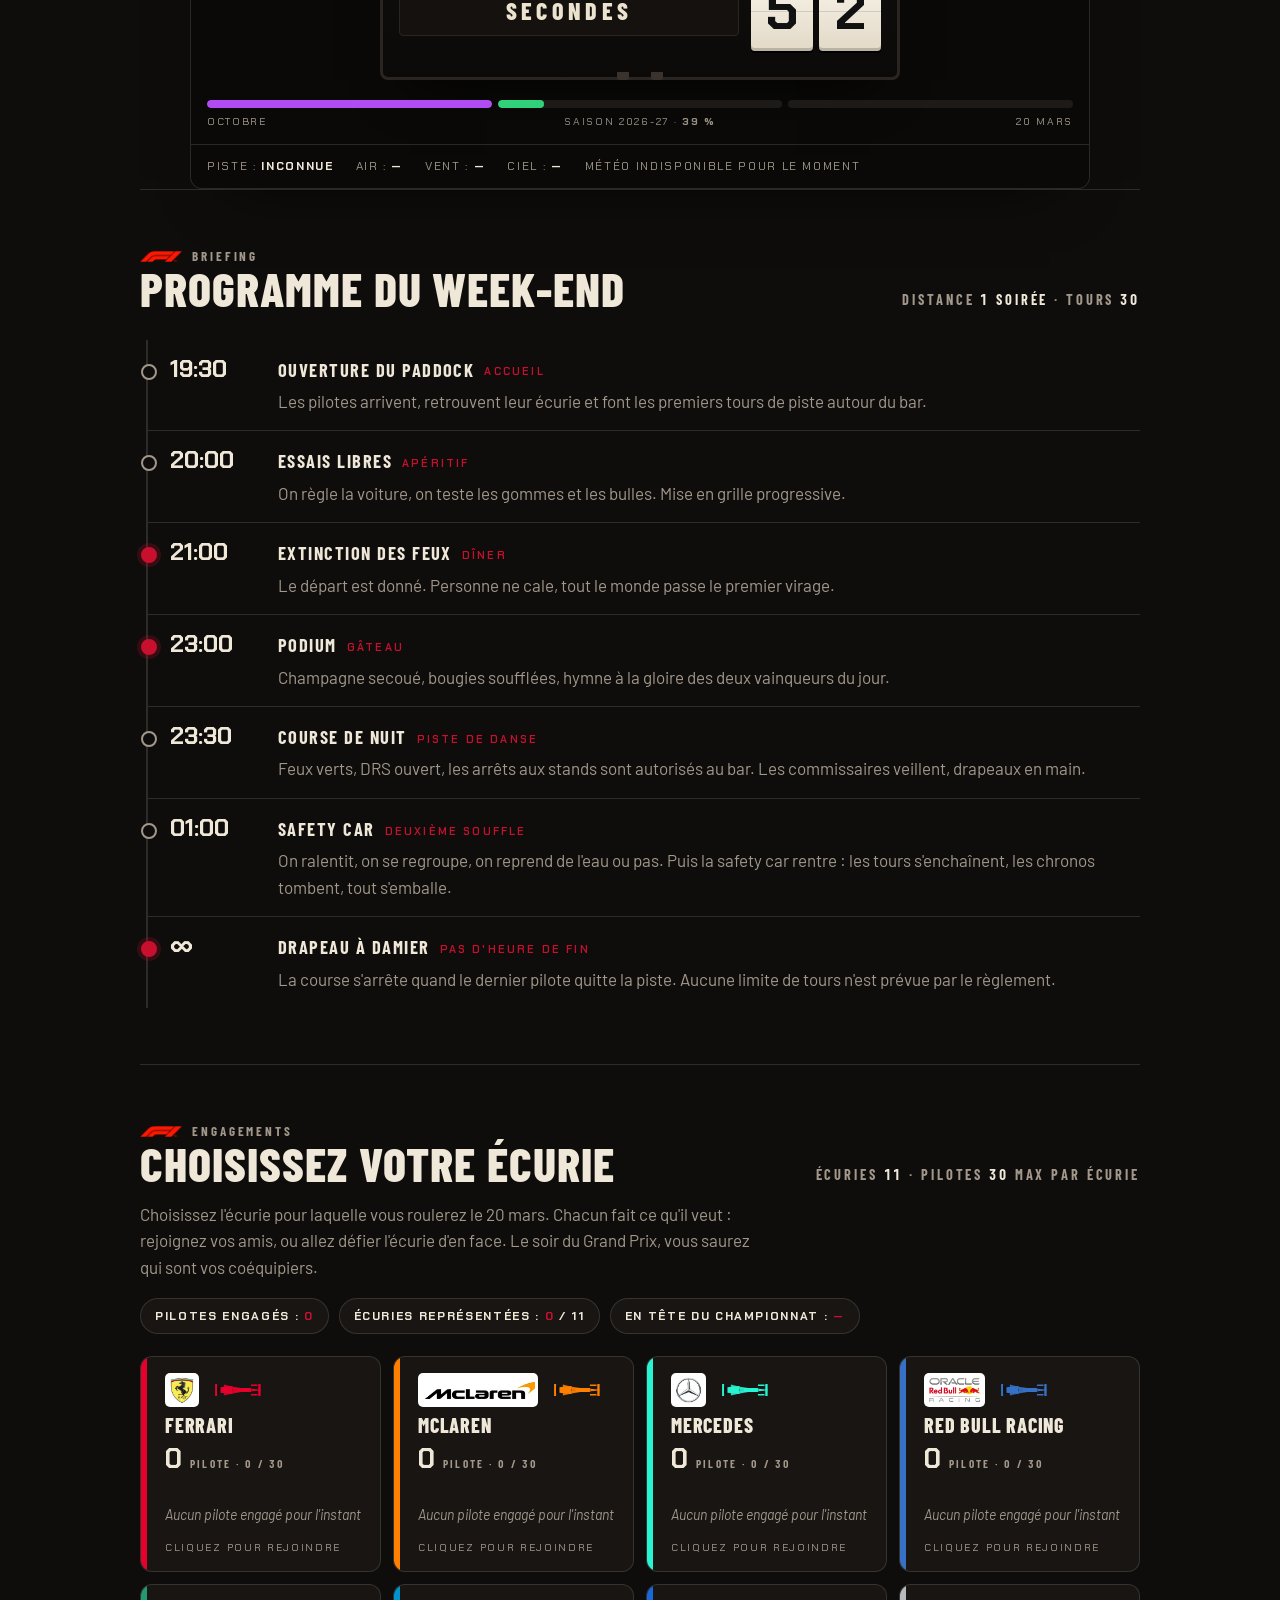
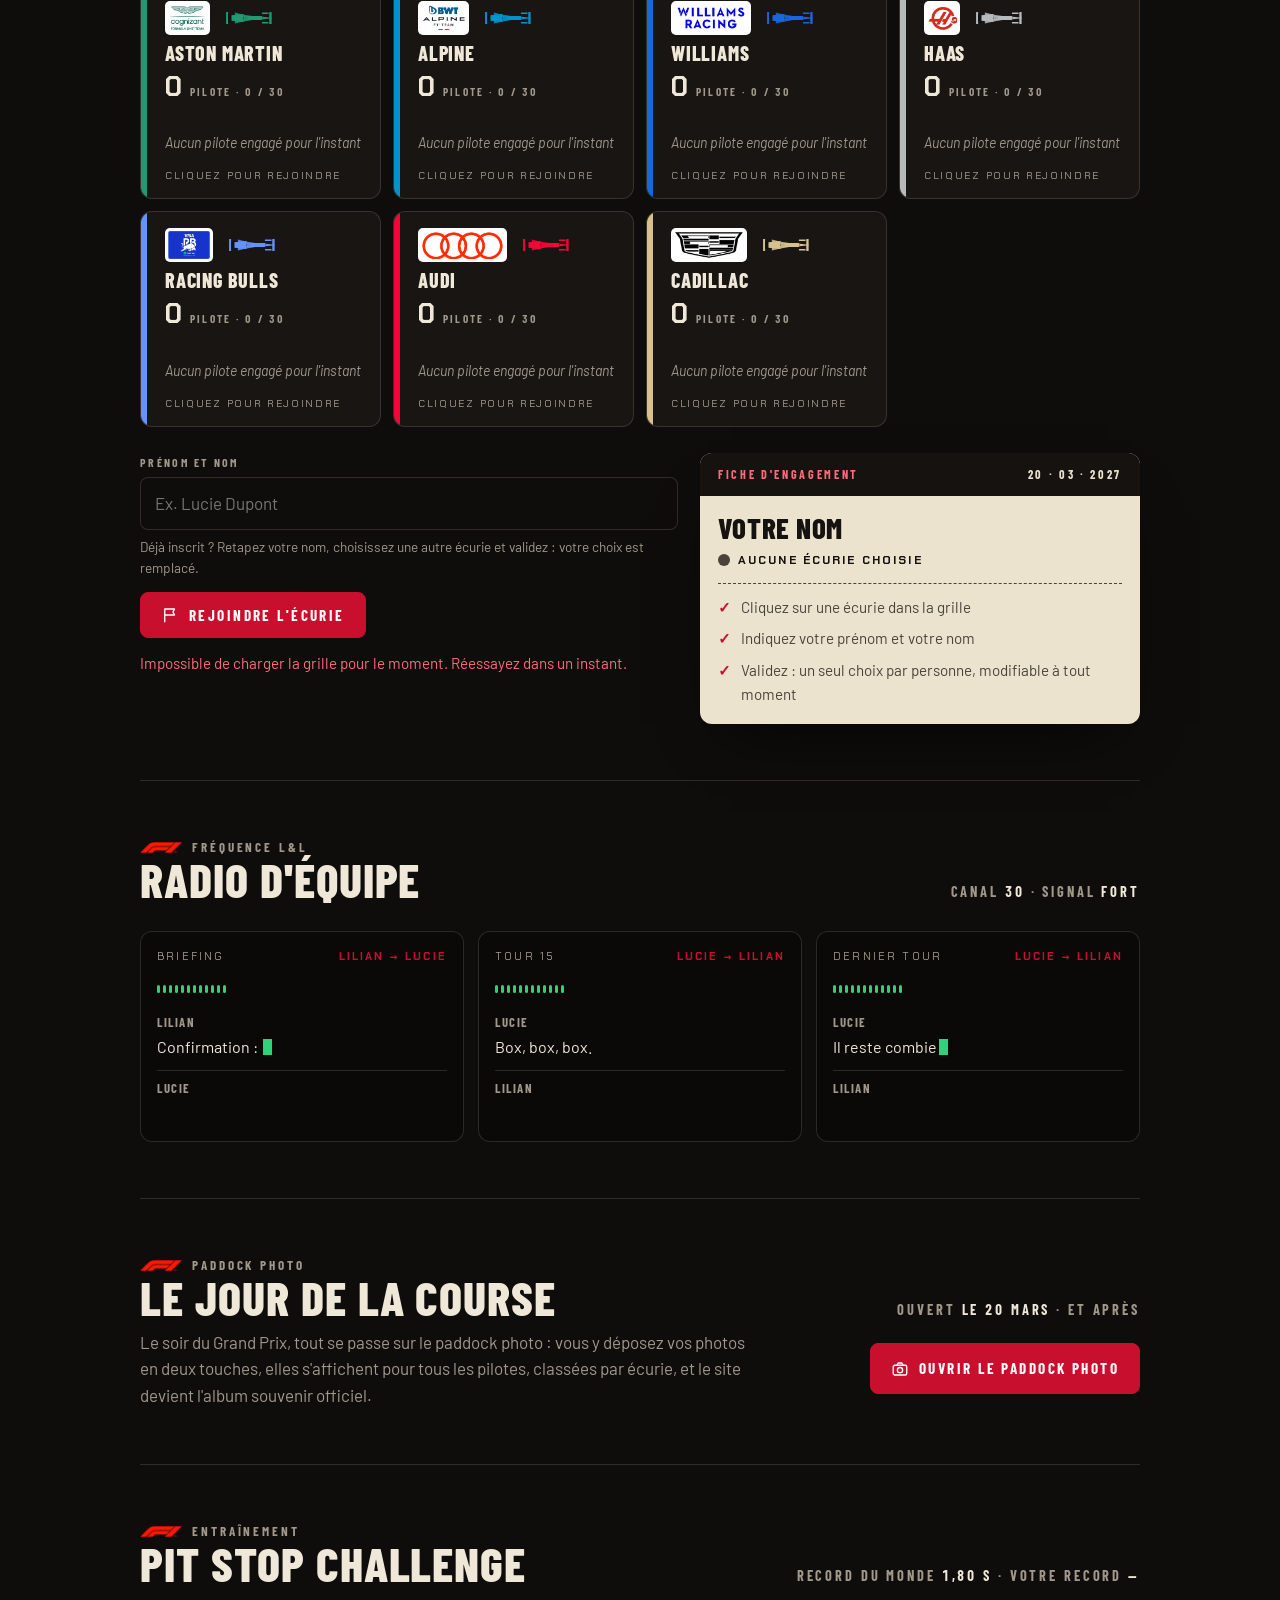
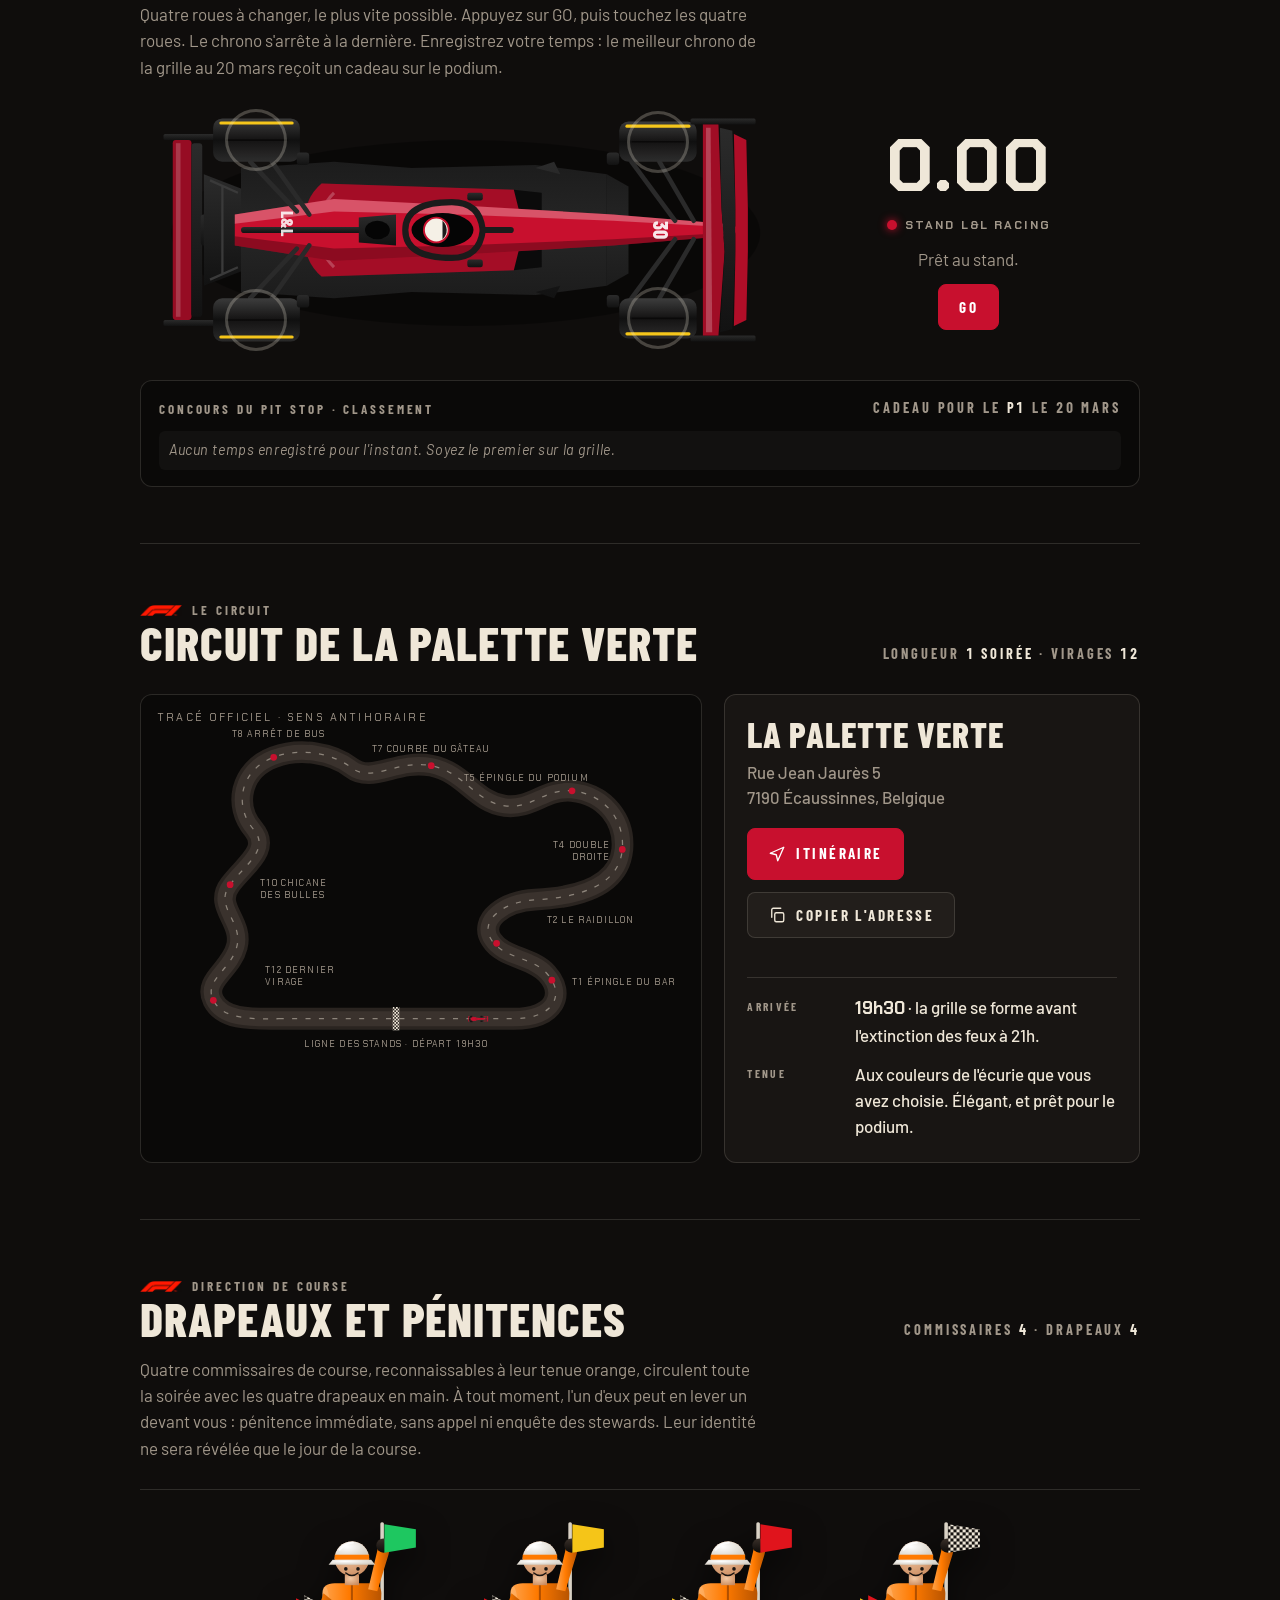
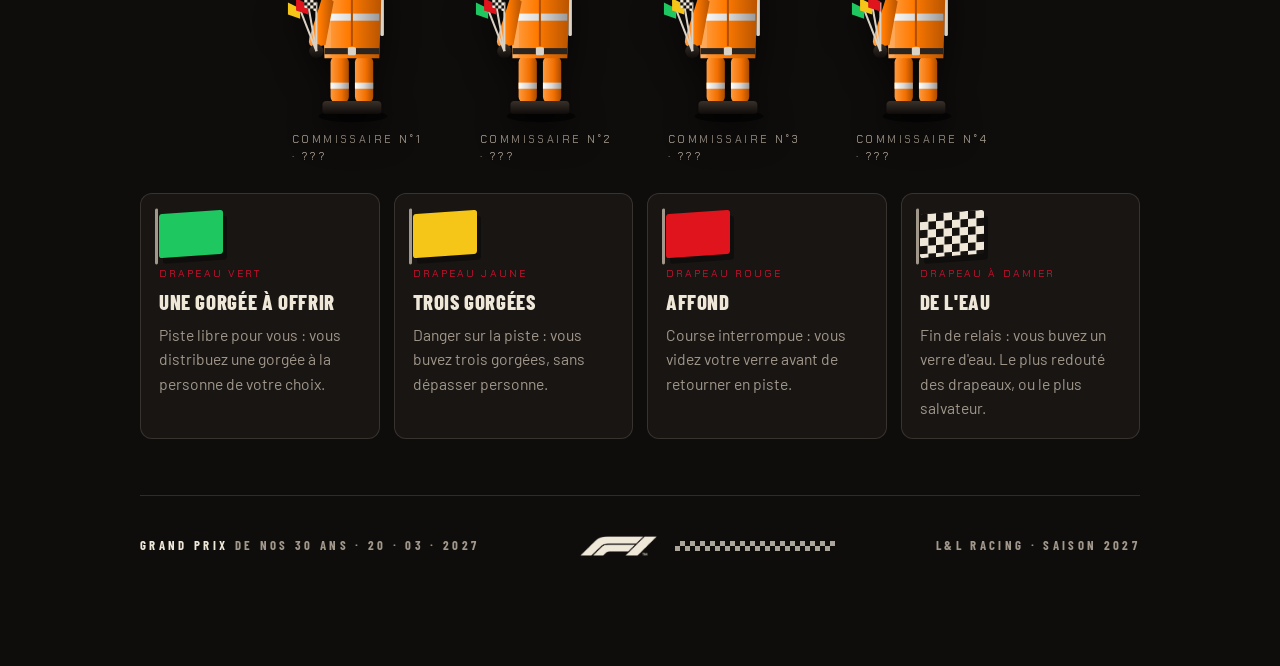
==== commit 16f5627c: "Commissaires : retrait de la phrase sur les pilotes désignés à l'eau Co-Authored-By: Claude Fable 5." ====
--- a/index.html
+++ b/index.html
@@ -943,7 +943,7 @@
       </div>
       <p class="lap">Commissaires <b>4</b> · Drapeaux <b>4</b></p>
     </div>
-    <p class="lead">Quatre commissaires de course, reconnaissables à leur tenue orange, circulent toute la soirée avec les quatre drapeaux en main. À tout moment, l'un d'eux peut en lever un devant vous : pénitence immédiate, sans appel ni enquête des stewards. Leur identité ne sera révélée que le jour de la course. Les pilotes désignés roulent à l'eau : pour eux, le drapeau à damier est permanent.</p>
+    <p class="lead">Quatre commissaires de course, reconnaissables à leur tenue orange, circulent toute la soirée avec les quatre drapeaux en main. À tout moment, l'un d'eux peut en lever un devant vous : pénitence immédiate, sans appel ni enquête des stewards. Leur identité ne sera révélée que le jour de la course.</p>
     <div class="marshals" aria-hidden="true">
       <div class="mshl"><svg viewBox="0 0 130 214"><use href="#marshal"/><line x1="24" y1="141" x2="8" y2="100" stroke="#d9d2c5" stroke-width="2"/><path d="M8 99 L-4 93 L-4 105 L8 109 Z" fill="#f5c518"/><line x1="24" y1="141" x2="16" y2="96" stroke="#d9d2c5" stroke-width="2"/><path d="M16 95 L4 89 L4 101 L16 105 Z" fill="#e0141c"/><line x1="24" y1="141" x2="24" y2="93" stroke="#d9d2c5" stroke-width="2"/><path d="M24 92 L12 86 L12 98 L24 102 Z" fill="url(#chkflag)"/><path d="M91 16 L122 21 L122 39 L91 44 Z" fill="#1ec760"/></svg><span>Commissaire n°1 · ???</span></div>
       <div class="mshl"><svg viewBox="0 0 130 214"><use href="#marshal"/><line x1="24" y1="141" x2="8" y2="100" stroke="#d9d2c5" stroke-width="2"/><path d="M8 99 L-4 93 L-4 105 L8 109 Z" fill="#1ec760"/><line x1="24" y1="141" x2="16" y2="96" stroke="#d9d2c5" stroke-width="2"/><path d="M16 95 L4 89 L4 101 L16 105 Z" fill="#e0141c"/><line x1="24" y1="141" x2="24" y2="93" stroke="#d9d2c5" stroke-width="2"/><path d="M24 92 L12 86 L12 98 L24 102 Z" fill="url(#chkflag)"/><path d="M91 16 L122 21 L122 39 L91 44 Z" fill="#f5c518"/></svg><span>Commissaire n°2 · ???</span></div>
